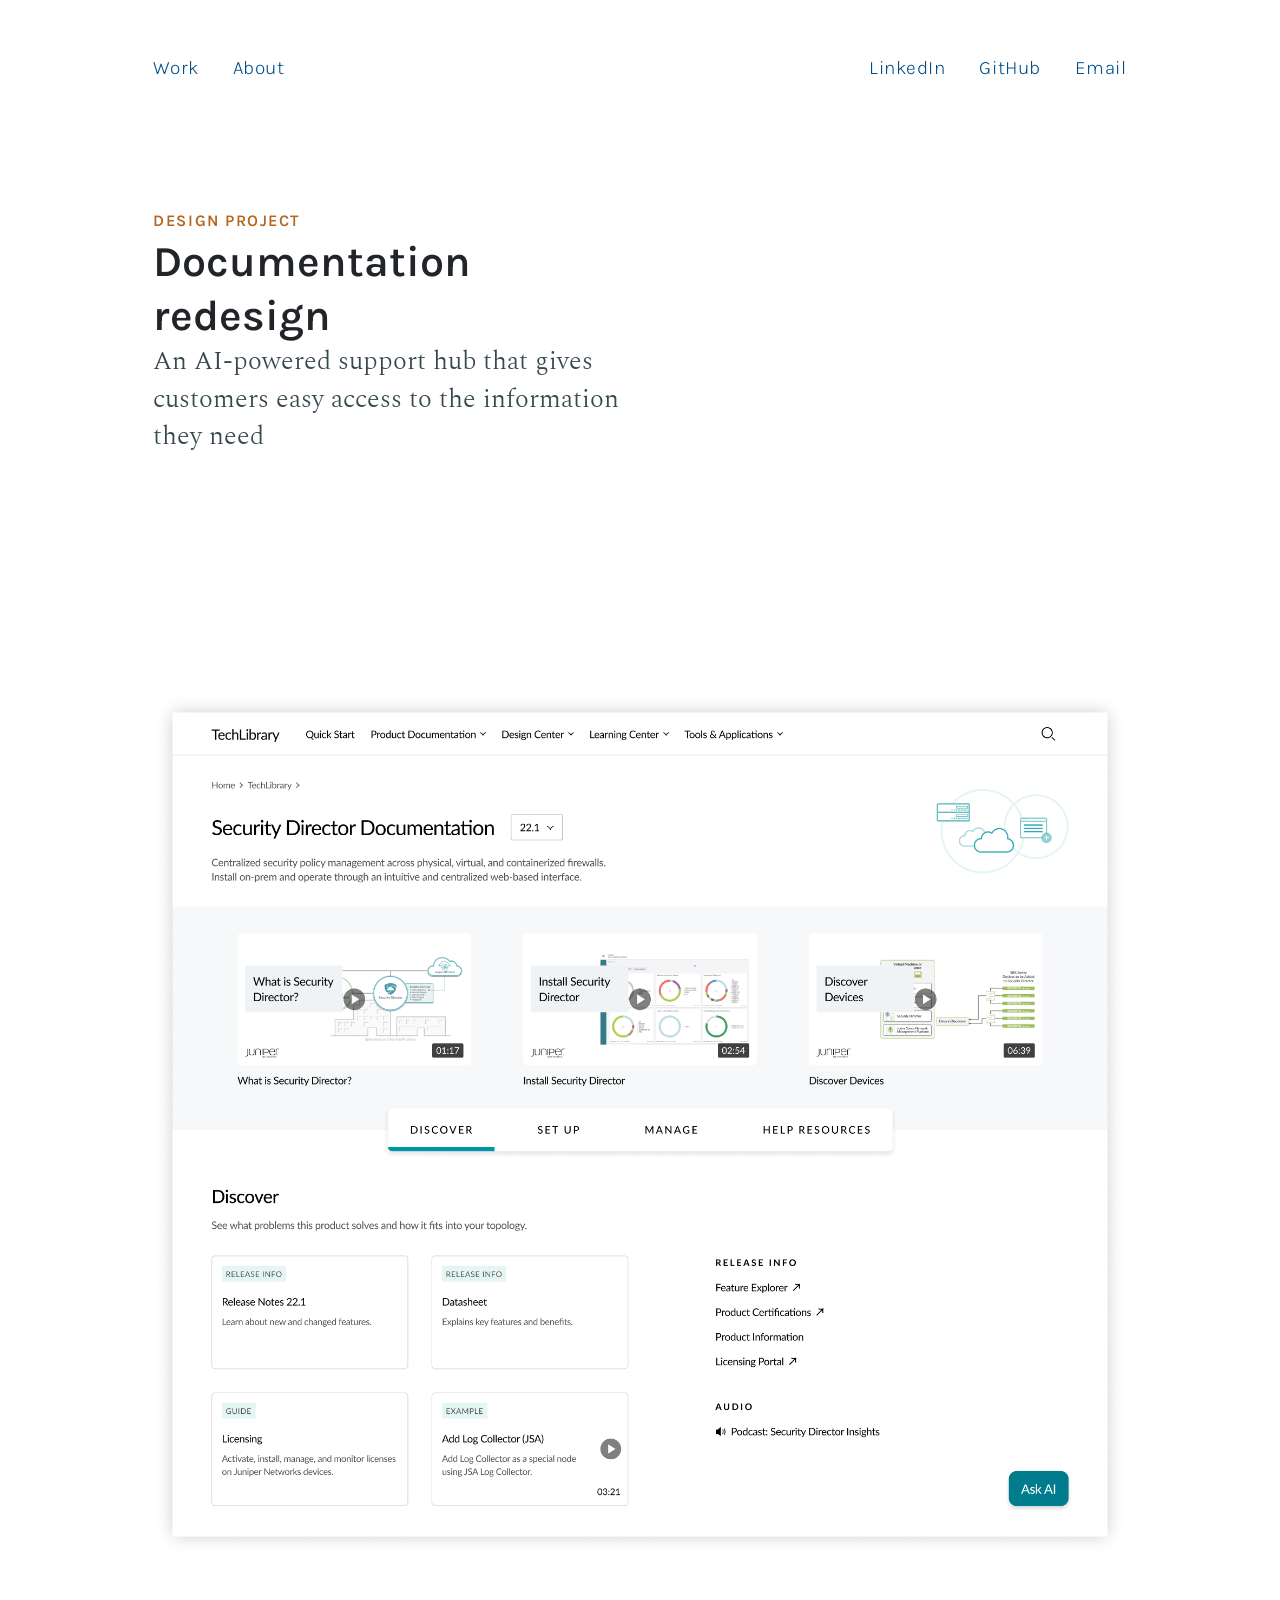
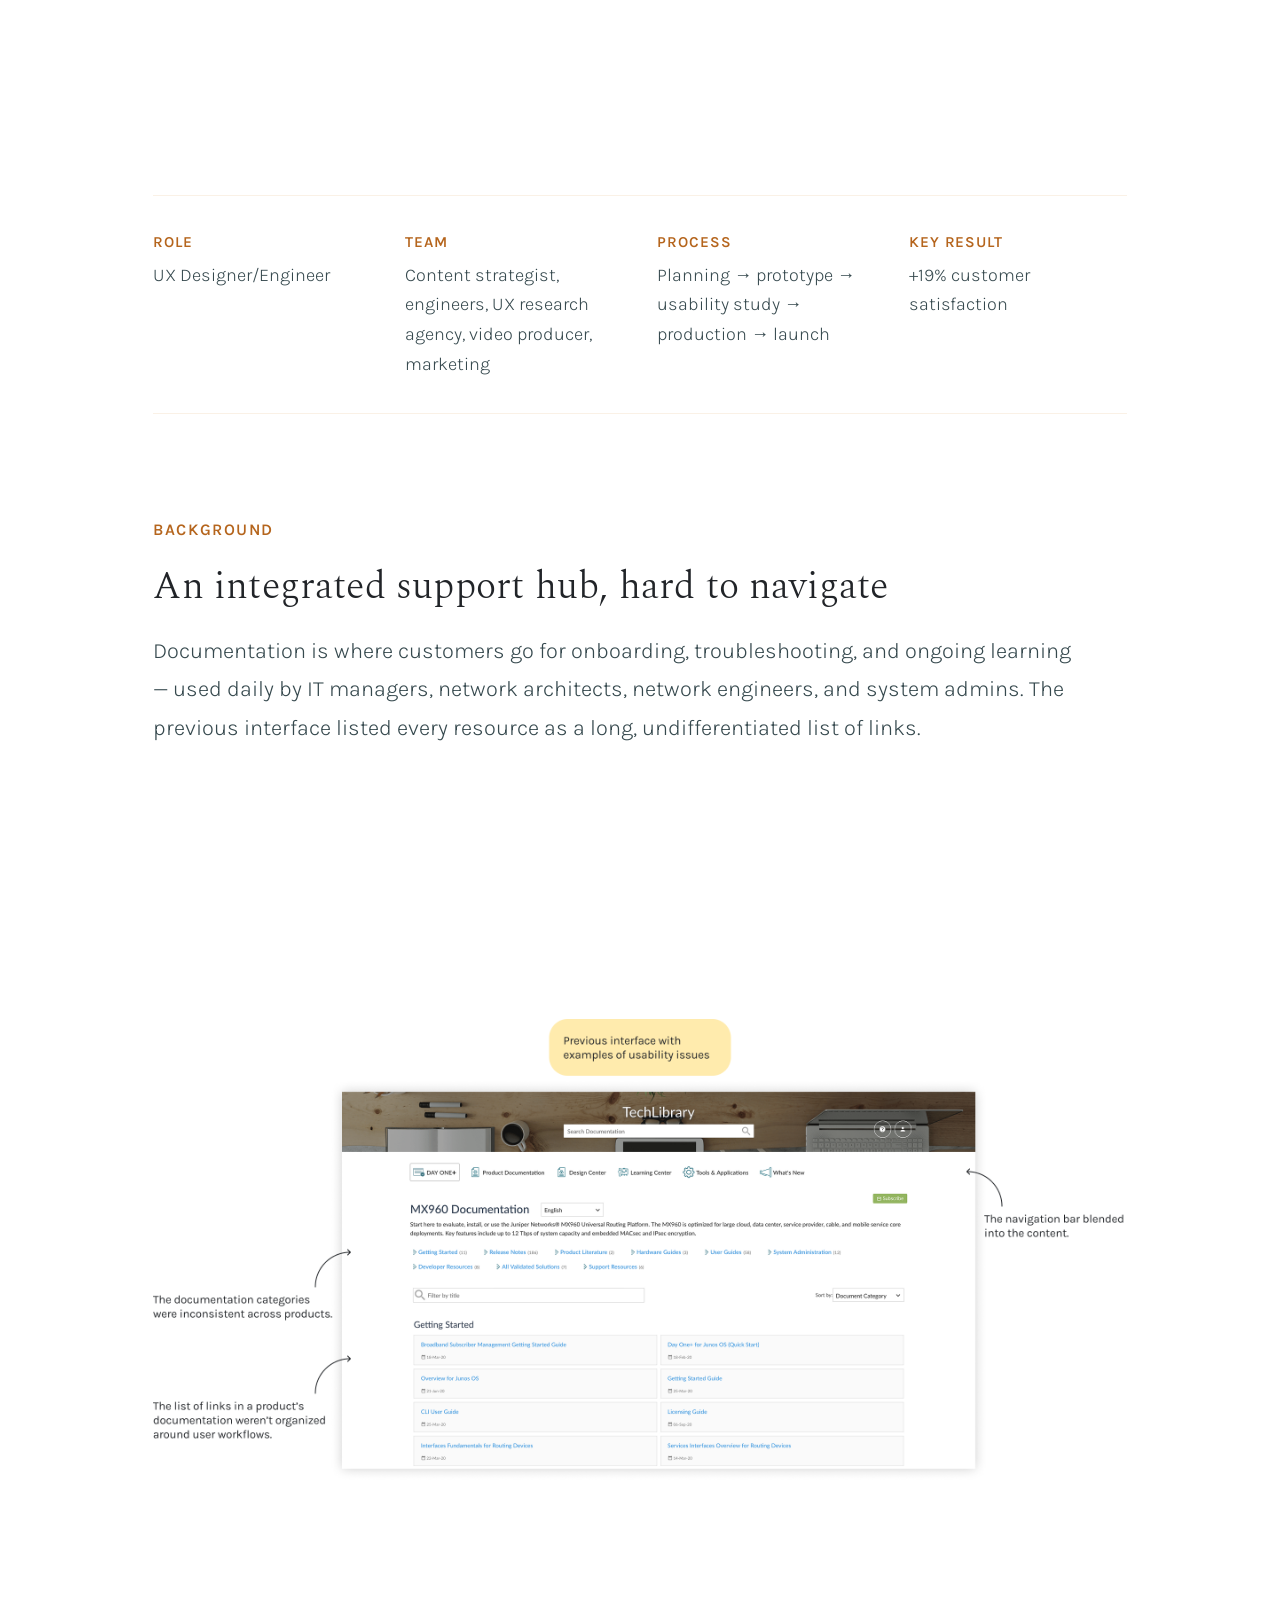
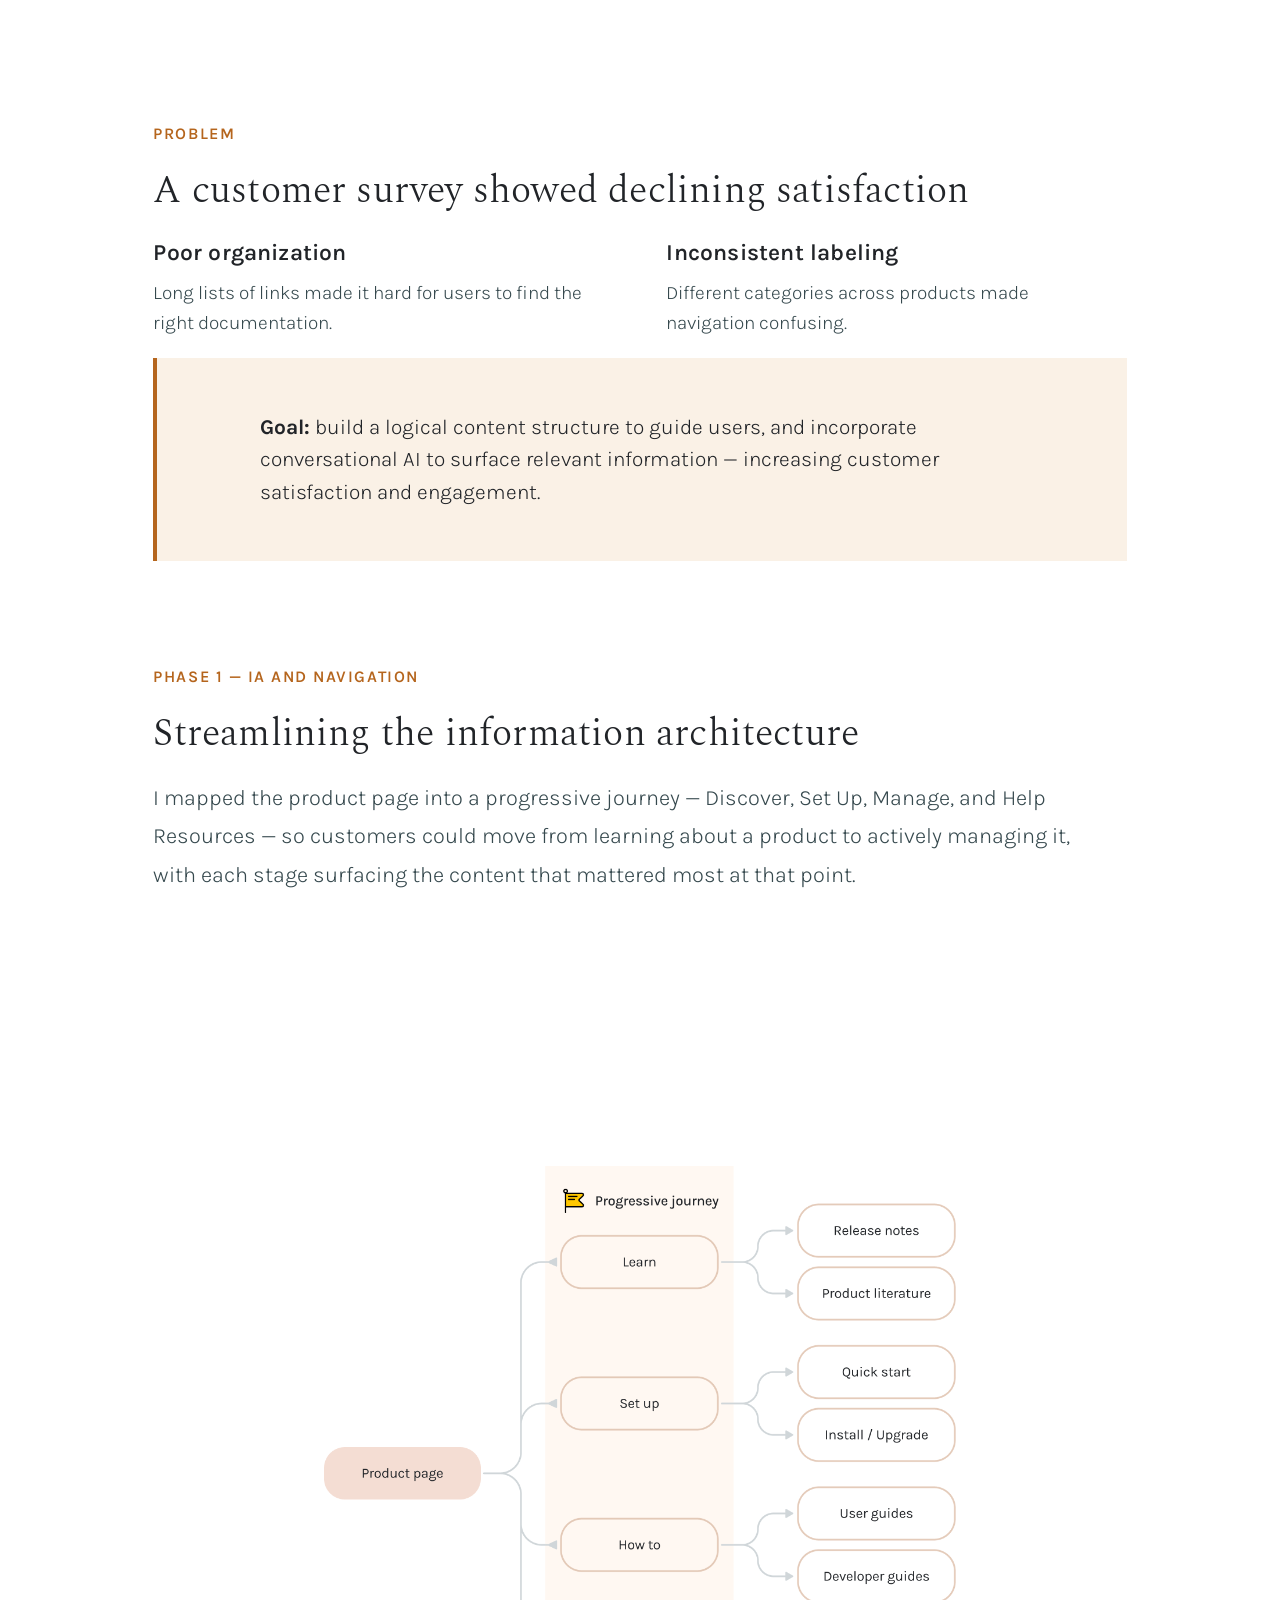
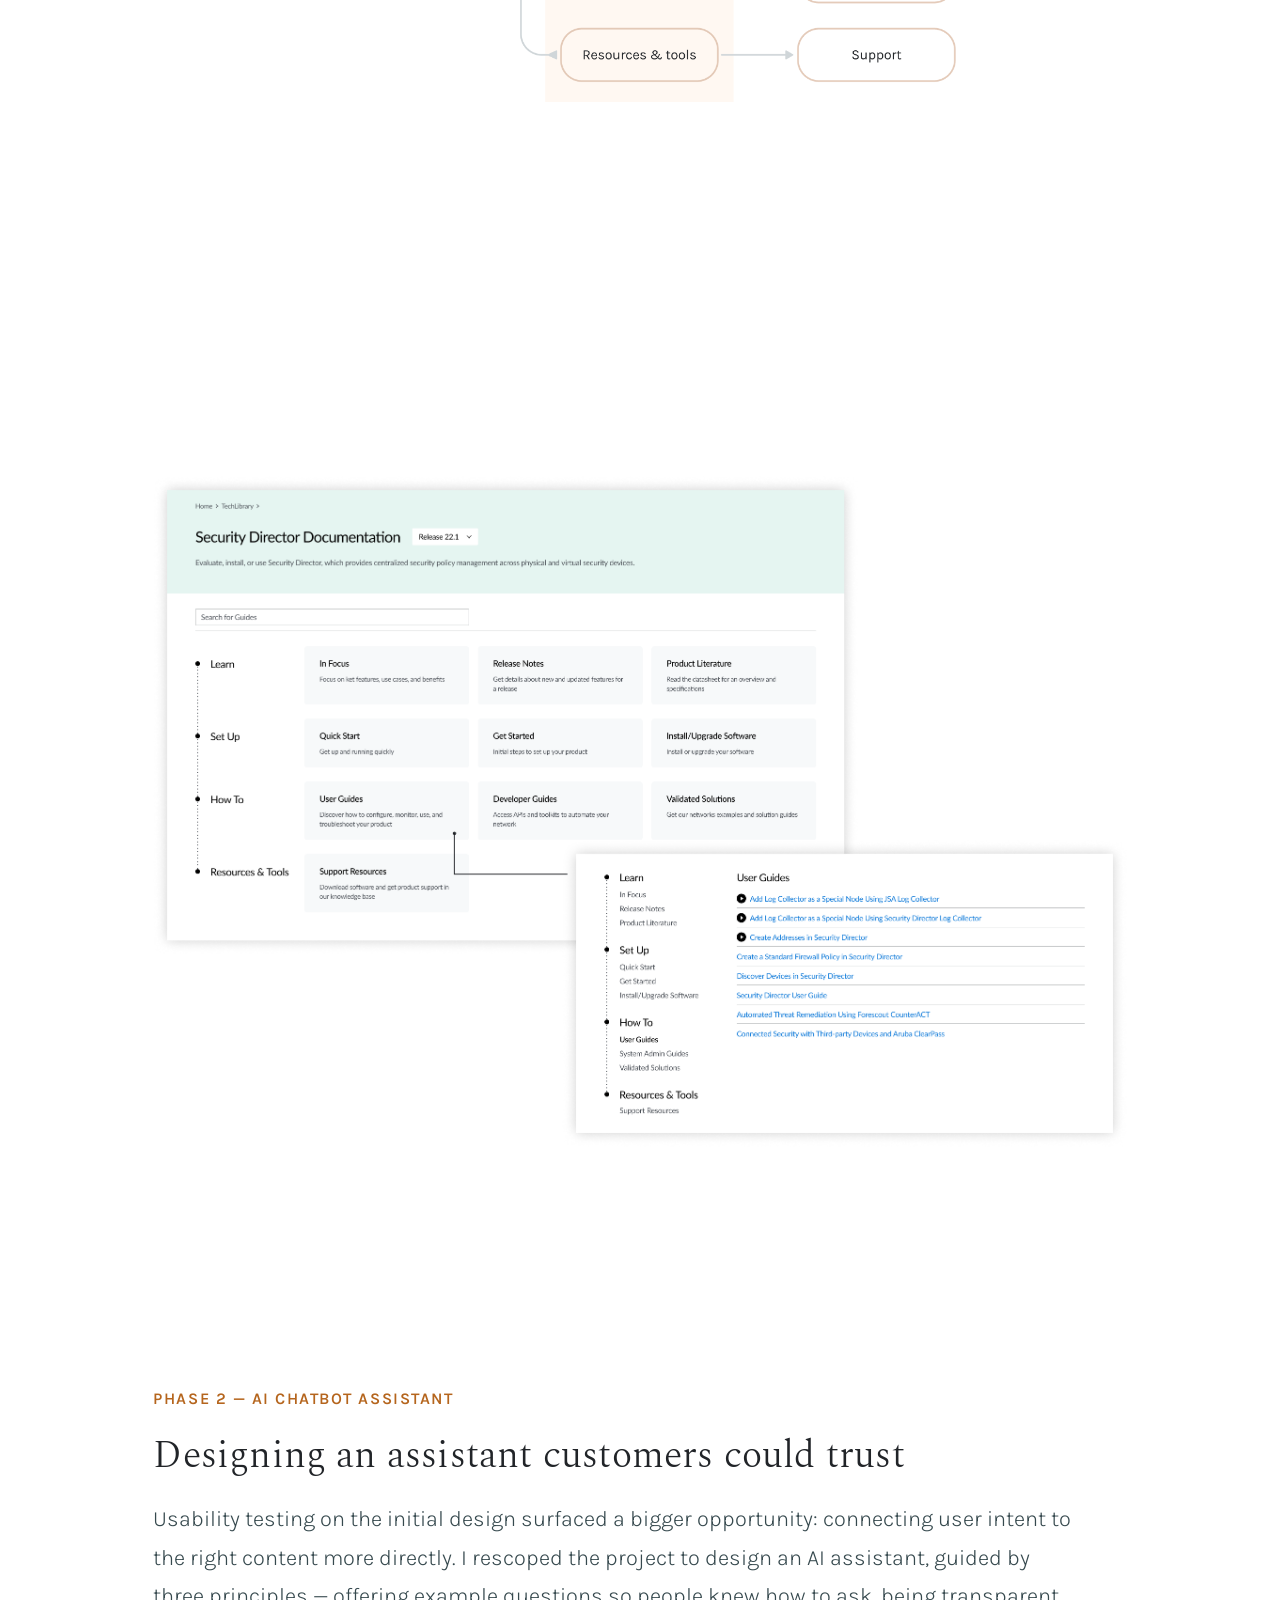
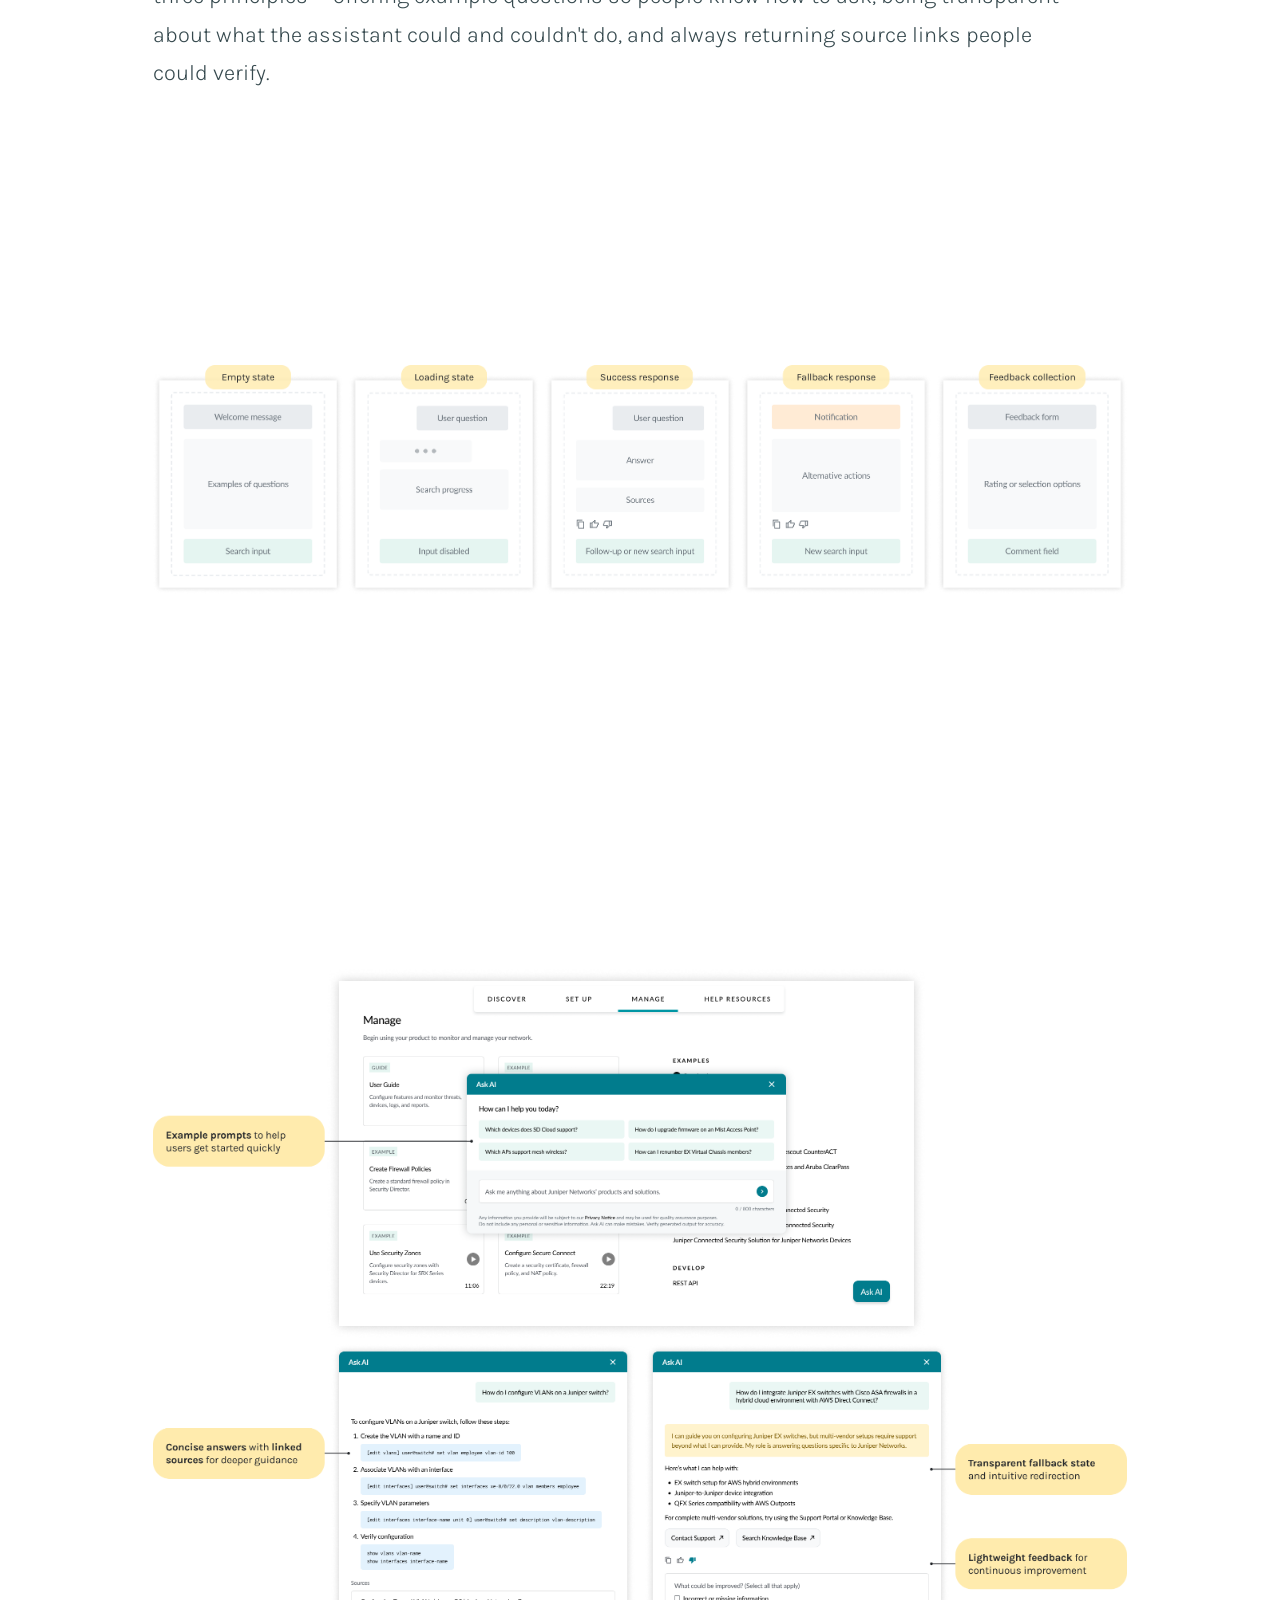
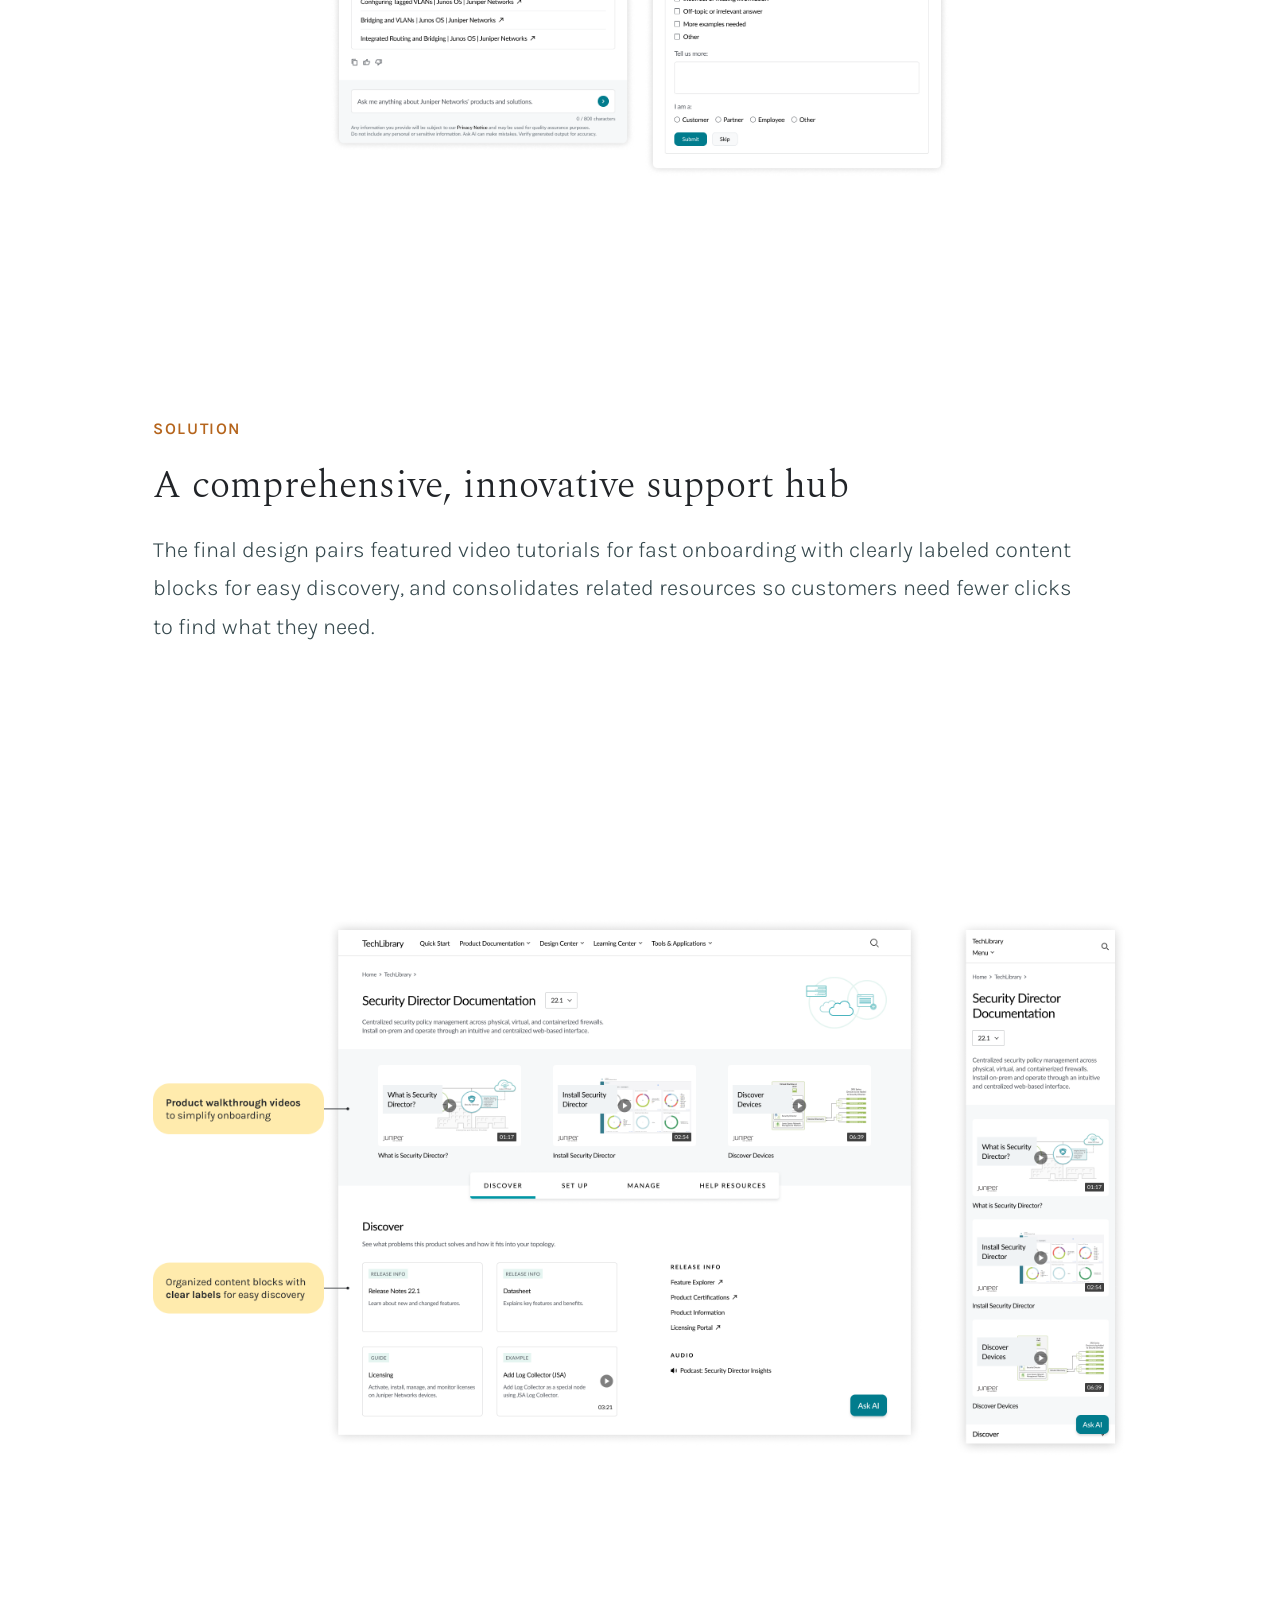
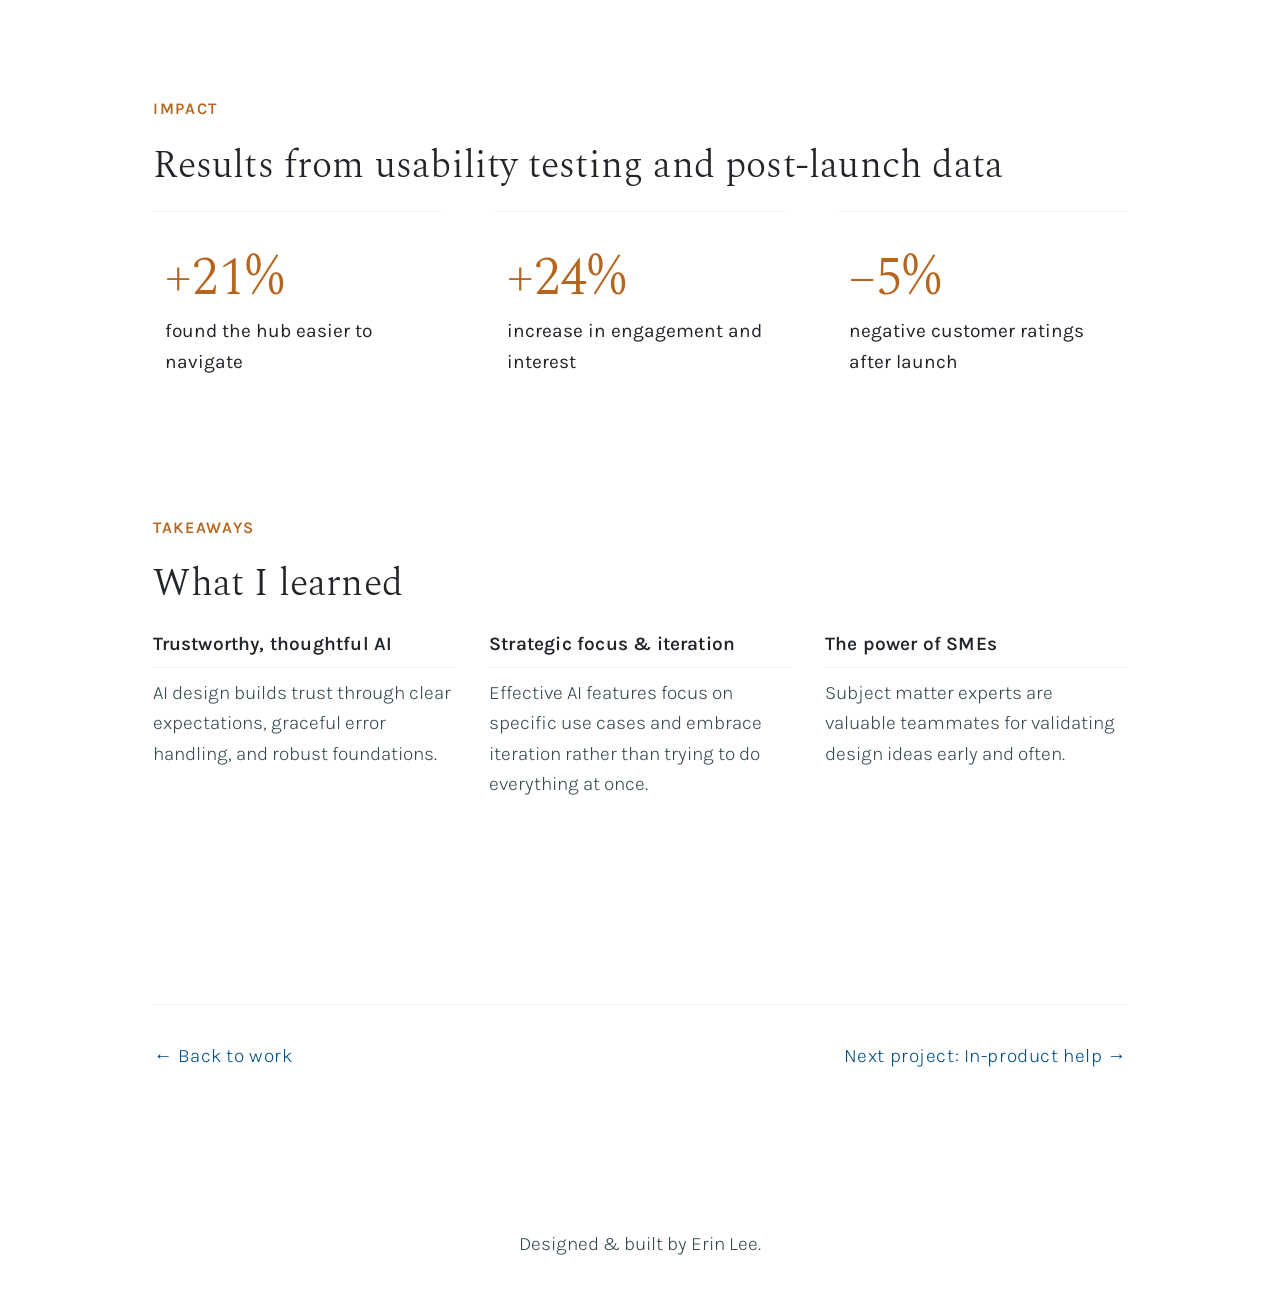
==== documentation-redesign.html @ 93a77276 "Add project pages" ====
<!DOCTYPE html>
<html lang="en">
<head>
  <meta charset="UTF-8">
  <meta name="viewport" content="width=device-width, initial-scale=1.0">
  <title>Documentation redesign — Erin's Portfolio</title>
  <link rel="stylesheet" href="./style.css">
  <link rel="preconnect" href="https://fonts.googleapis.com">
  <link rel="preconnect" href="https://fonts.gstatic.com" crossorigin>
  <link href="https://fonts.googleapis.com/css2?family=Karla:wght@300;400;600&family=Spectral:wght@300&display=swap" rel="stylesheet">
</head>
<body class="case-docs">
  <header class="header">
    <nav aria-label="Main navigation">
      <ul class="links">
        <li><a href="index.html#work">Work</a></li>
        <li><a href="index.html#about">About</a></li>
      </ul>
    </nav>
    <nav aria-label="Social links">
      <ul class="links">
        <li><a href="https://www.linkedin.com/in/erinyl/" target="_blank" rel="noopener">LinkedIn</a></li>
        <li><a href="https://github.com/erin-yl" target="_blank" rel="noopener">GitHub</a></li>
        <li><a href="mailto:erinyinling@gmail.com">Email</a></li>
      </ul>
    </nav>
  </header>

  <main>
    <section class="case-hero-split">
      <div class="hero-left">
        <p class="case-eyebrow">Design project</p>
        <h1>Documentation redesign</h1>
        <p class="case-dek">An AI-powered support hub that gives customers easy access to the information they need</p>
      </div>
    </section>

    <div class="full-bleed-container">
      <img src="images/design project 1/Product Index Page.png" alt="Final design of the Security Director documentation hub">
    </div>

    <section class="meta-grid">
      <div class="meta-item">
        <h3>Role</h3>
        <p>UX Designer/Engineer</p>
      </div>
      <div class="meta-item">
        <h3>Team</h3>
        <p>Content strategist, engineers, UX research agency, video producer, marketing</p>
      </div>
      <div class="meta-item">
        <h3>Process</h3>
        <p>Planning &rarr; prototype &rarr; usability study &rarr; production &rarr; launch</p>
      </div>
      <div class="meta-item">
        <h3>Key result</h3>
        <p>+19% customer satisfaction</p>
      </div>
    </section>

    <section class="case-section" id="background">
      <p class="section-label">Background</p>
      <h2>An integrated support hub, hard to navigate</h2>
      <p class="section-lead-text">Documentation is where customers go for onboarding, troubleshooting, and ongoing learning &mdash; used daily by IT managers, network architects, network engineers, and system admins. The previous interface listed every resource as a long, undifferentiated list of links.</p>
    </section>

    <div class="full-bleed-container">
      <img src="images/design project 1/Phase 1 Before.png" alt="Previous documentation interface showing a flat list of links">
    </div>

    <section class="case-section" id="problem">
      <p class="section-label">Problem</p>
      <h2>A customer survey showed declining satisfaction</h2>
      <div class="pain-point-grid">
        <div class="pain-point-item">
          <h3>Poor organization</h3>
          <p>Long lists of links made it hard for users to find the right documentation.</p>
        </div>
        <div class="pain-point-item">
          <h3>Inconsistent labeling</h3>
          <p>Different categories across products made navigation confusing.</p>
        </div>
      </div>
      <div class="callout-banner">
        <p><strong>Goal:</strong> build a logical content structure to guide users, and incorporate conversational AI to surface relevant information &mdash; increasing customer satisfaction and engagement.</p>
      </div>
    </section>

    <section class="case-section" id="process">
      <p class="section-label">Phase 1 &mdash; IA and navigation</p>
      <h2>Streamlining the information architecture</h2>
      <p class="section-lead-text">I mapped the product page into a progressive journey &mdash; Discover, Set Up, Manage, and Help Resources &mdash; so customers could move from learning about a product to actively managing it, with each stage surfacing the content that mattered most at that point.</p>
    </section>

    <div class="full-bleed-container">
      <img class="img-resize" src="images/design project 1/Tech Docs Redesign IA.png" alt="Diagram of the progressive user journey">
    </div>

    <div class="full-bleed-container">
      <img src="images/design project 1/Phase 1 After.png" alt="Initial design translating the new IA into the documentation hub">
    </div>

    <section class="case-section" id="ai-assistant">
      <p class="section-label">Phase 2 &mdash; AI chatbot assistant</p>
      <h2>Designing an assistant customers could trust</h2>
      <p class="section-lead-text">Usability testing on the initial design surfaced a bigger opportunity: connecting user intent to the right content more directly. I rescoped the project to design an AI assistant, guided by three principles &mdash; offering example questions so people knew how to ask, being transparent about what the assistant could and couldn't do, and always returning source links people could verify.</p>
    </section>

    <div class="full-bleed-container">
      <img src="images/design project 1/Chatbot Wireframes.png" alt="UX wireframe flow mapping the five key states of the conversational AI assistant panel">
    </div>

    <div class="full-bleed-container">
      <img src="images/design project 1/Phase 2 Chatbot.png" alt="AI assistant panel showing transparent fallback states">
    </div>

    <section class="case-section" id="solution">
      <p class="section-label">Solution</p>
      <h2>A comprehensive, innovative support hub</h2>
      <p class="section-lead-text">The final design pairs featured video tutorials for fast onboarding with clearly labeled content blocks for easy discovery, and consolidates related resources so customers need fewer clicks to find what they need.</p>
    </section>

    <div class="full-bleed-container">
      <img src="images/design project 1/Phase 2 Doc.png" alt="Bottom sections of the final design showing complete video playlists">
    </div>

    <section class="case-section" id="impact">
      <p class="section-label">Impact</p>
      <h2>Results from usability testing and post-launch data</h2>
      <div class="stat-flex-row">
        <div class="stat-card">
          <span class="stat-number">+21%</span>
          <span class="stat-label">found the hub easier to navigate</span>
        </div>
        <div class="stat-card">
          <span class="stat-number">+24%</span>
          <span class="stat-label">increase in engagement and interest</span>
        </div>
        <div class="stat-card">
          <span class="stat-number">&minus;5%</span>
          <span class="stat-label">negative customer ratings after launch</span>
        </div>
      </div>
    </section>

    <section class="case-section" id="takeaways">
      <p class="section-label">Takeaways</p>
      <h2>What I learned</h2>
      <div class="takeaways-grid">
        <div class="takeaway">
          <h3>Trustworthy, thoughtful AI</h3>
          <p>AI design builds trust through clear expectations, graceful error handling, and robust foundations.</p>
        </div>
        <div class="takeaway">
          <h3>Strategic focus &amp; iteration</h3>
          <p>Effective AI features focus on specific use cases and embrace iteration rather than trying to do everything at once.</p>
        </div>
        <div class="takeaway">
          <h3>The power of SMEs</h3>
          <p>Subject matter experts are valuable teammates for validating design ideas early and often.</p>
        </div>
      </div>
    </section>

    <nav class="case-footer-nav" aria-label="Case study navigation">
      <a href="index.html#work">&larr; Back to work</a>
      <a href="in-product-help.html">Next project: In-product help &rarr;</a>
    </nav>
  </main>

  <footer class="footer">
    <nav aria-label="Footer navigation">
      <p>Designed &amp; built by Erin Lee.</p>
    </nav>
  </footer>
</body>
</html>
---- style.css ----
/* ==========================================================================
   1. VARIABLES, RESET & BASE STYLES
   ========================================================================== */

html {
  /* Colors */
  --color-text-primary: #212428;
  --color-text-secondary: #36494e; 
  --color-accent-dark: #014f86;
  --color-accent-light: #eff6fb;
  --color-background: #ffffff;
  --color-shadow: 205deg 18% 80%;
  
  /* Spacing */
  --spacing-xs: 0.6rem;
  --spacing-sm: 1rem;
  --spacing-md: clamp(1rem, 0.66rem + 1.66vw, 2rem);
  --spacing-lg: clamp(2rem, 1.66rem + 1.66vw, 3rem);
  --spacing-xl: clamp(3rem, 2rem + 5vw, 6rem);
  
  /* Typography */
  --font-primary: "Karla", sans-serif;
  --font-secondary: "Spectral", serif;
  font-size: clamp(1rem, 0.93rem + 0.33vw, 1.2rem);
}

*, *::before, *::after {
  box-sizing: border-box;
}

* {
  margin: 0;
  line-height: calc(1em + 0.6rem);
}

/* Base layout for index.html */
body {
  font-family: var(--font-primary), system-ui, sans-serif;
  font-optical-sizing: auto;
  -webkit-font-smoothing: antialiased;
  -moz-osx-font-smoothing: grayscale;
  color: var(--color-text-primary);
  background-color: var(--color-background);
  
  margin: 4vw auto;
  width: 88vw;
  max-width: 1280px;
  display: flex;
  flex-direction: column;
  gap: var(--spacing-xl);
}

/* Isolated full-bleed layout grid system for project pages */
body.case-docs,
body.case-help,
body.case-os {
  display: grid;
  grid-template-columns: 
    [screen-start] 0fr 
    [content-start] minmax(0, 1280px) [content-end] 
    0fr [screen-end];
  justify-content: center;
  row-gap: var(--spacing-xl);
  padding: 4vw 0;
  margin: 0 auto;
  width: 100%;
  max-width: 100%;
}

body.case-docs > header, body.case-docs > main, body.case-docs > footer,
body.case-help > header, body.case-help > main, body.case-help > footer,
body.case-os > header,   body.case-os > main,   body.case-os > footer {
  grid-column: content-start / content-end;
  padding: 0 4vw;
}

main {
  display: flex;
  flex-direction: column;
  gap: var(--spacing-xl);
}

/* ==========================================================================
   2. TYPOGRAPHY
   ========================================================================== */

p, h1, h2, h3 {
  overflow-wrap: break-word;
}

p {
  color: var(--color-text-secondary);
  font-weight: 300;
  font-size: 1rem;
  text-wrap: pretty;
}

h1, h2, h3 {
  text-wrap: balance;
}

h1 {
  font-weight: 600;
  font-size: 2.25rem;
}

h2 {
  font-family: var(--font-secondary);
  font-weight: 300;
  font-size: 2rem;
  letter-spacing: .01rem;
}

h3 {
  font-family: var(--font-secondary);
  font-weight: 300;
  font-size: 1.5rem;
  letter-spacing: .01rem;
  margin-bottom: var(--spacing-sm);
}

.section-lead-text {
  font-size: 1.15rem;
  line-height: 1.75;
  max-width: 72ch;
  color: var(--color-text-secondary);
  margin-bottom: var(--spacing-md);
}

.paragraph-focus {
  font-size: 1.25rem;
  line-height: 1.65;
  color: var(--color-text-primary);
  font-weight: 300;
}

/* ==========================================================================
   3. INTERACTIVE ELEMENTS (BUTTONS & LINKS)
   ========================================================================== */

button {
  font-family: inherit;
  font-weight: 300;
  font-size: 1rem;
  background-color: var(--color-background);
  color: var(--color-accent-dark);
  border: 1px solid var(--color-accent-dark);
  padding: var(--spacing-xs) var(--spacing-sm);
  margin-top: var(--spacing-md);
  transition: all 0.3s ease;
  cursor: pointer;
  text-decoration: none;
  display: inline-block;
  align-self: flex-start;
  position: relative;
  overflow: hidden;
}

button:hover, button:focus {
  background-color: var(--color-accent-light);
  transform: translateY(-2px);
  box-shadow:
    0px 0.5px 0.7px hsl(var(--color-shadow) / 0.1),
    0px 1.8px 2.4px -0.3px hsl(var(--color-shadow) / 0.16),
    0px 3.8px 5.1px -0.7px hsl(var(--color-shadow) / 0.24),
    0.1px 8.3px 11.2px -1px hsl(var(--color-shadow) / 0.3);
}

.links a {
  color: var(--color-accent-dark);
  display: block;
  position: relative;
  text-decoration: none;
  padding: 0.1em 0;
  font-weight: 300;
  font-size: 1rem;
  letter-spacing: .03rem;
}

.links a::after,
.case-footer-nav a::after {
  content: "";
  position: absolute;
  bottom: 0;
  left: 0;
  width: 100%;
  height: 0.05em;
  background-color: var(--color-accent-dark);
  opacity: 0;
  transition: all 0.3s ease;
  transform: scale(0);
  transform-origin: center;
}

.links a:hover::after, 
.links a:focus::after,
.case-footer-nav a:hover::after {
  opacity: 1;
  transform: scale(1);
}

/* ==========================================================================
   4. HOME/GLOBAL COMPONENTS
   ========================================================================== */

.header {
  display: flex;
  justify-content: space-between;
}

ul {
  display: flex;
  list-style: none;
  padding: 0;
  gap: var(--spacing-md);
}

.hero {
  display: flex;
  flex-direction: column;
  gap: var(--spacing-sm);
}

#work {
  display: flex;
  flex-direction: column;
  gap: var(--spacing-xl);
}

.projects {
  display: flex;
  flex-direction: column;
  gap: var(--spacing-lg);
}

.project-container {
  display: flex;
  gap: var(--spacing-lg);
}

.project-description {
  display: flex;
  flex-direction: column;
}

.project-container img {
  width: 50%;
  height: auto;
  object-fit: contain;
  vertical-align: top;
}

#about {
  display: flex;
  flex-direction: column;
  gap: var(--spacing-sm);
}

#about a {
  color: var(--color-accent-dark);
}

.image-container {
  display: grid;
  grid-template-columns: repeat(2, 1fr);
  gap: var(--spacing-sm);
  width: 100%;
}

.image-container img {
  width: 100%;
  height: auto;
  object-fit: cover;
}

.footer {
  display: flex;
  justify-content: center;
  margin-top: var(--spacing-lg);
}

/* ==========================================================================
   5. CASE STUDY SYSTEM CONFIGURATIONS
   ========================================================================== */

.case-docs { --color-case-accent: #b5651d; --color-case-accent-light: #faf1e6; }
.case-help { --color-case-accent: #2f7a5c; --color-case-accent-light: #eaf5ef; }
.case-os   { --color-case-accent: #6a4c93; --color-case-accent-light: #f2eefa; }

.section-label, .case-eyebrow {
  font-size: 0.85rem;
  font-weight: 600;
  letter-spacing: .08rem;
  text-transform: uppercase;
  color: var(--color-case-accent);
}

.case-dek {
  font-family: var(--font-secondary);
  font-weight: 300;
  font-size: 1.35rem;
  color: var(--color-text-secondary);
  max-width: 42ch;
}

.case-section {
  display: flex;
  flex-direction: column;
  gap: var(--spacing-sm);
}

/* Match main nav styling for lower navigation links */
.case-footer-nav {
  display: flex;
  justify-content: space-between;
  align-items: center;
  border-top: 1px solid var(--color-case-accent-light);
  padding-top: var(--spacing-md);
  margin-top: var(--spacing-xl);
}

.case-footer-nav a {
  color: var(--color-accent-dark);
  text-decoration: none;
  font-weight: 300;
  font-size: 1rem;
  letter-spacing: .03rem;
  position: relative;
  padding: 0.1em 0;
}

/* ==========================================================================
   6. VISUAL BREAKOUTS (No colored background spaces)
   ========================================================================== */

.full-bleed-container {
  grid-column: screen-start / screen-end;
  width: 100%;
  display: flex;
  justify-content: center;
  background-color: transparent; /* Removed project accent colors behind images */
  padding: var(--spacing-xl) 0;
  margin: var(--spacing-md) 0;
}

.full-bleed-container img {
  width: 100%;
  max-width: 1440px;
  height: auto;
  display: block;
}

.full-bleed-container img.img-resize {
  width: 65%;
  max-width: 1080px;
}

.figure {
  display: flex;
  flex-direction: column;
  gap: var(--spacing-xs);
  width: 100%;
  align-items: center;
}

.figure img {
  width: 100%;
  height: auto;
  max-width: 1050px;
  border: 1px solid var(--color-case-accent-light);
}

.figure figcaption {
  font-size: 0.85rem;
  color: var(--color-text-secondary);
  font-style: italic;
  text-align: center;
  max-width: 70ch;
}

/* ==========================================================================
   7. STRUCTURAL CONTENT LAYOUT BLOCKS
   ========================================================================== */

.case-hero-split {
  display: grid;
  grid-template-columns: 1.1fr 0.9fr;
  gap: var(--spacing-xl);
  align-items: center;
  padding-top: var(--spacing-sm);
}

.meta-grid {
  display: grid;
  grid-template-columns: repeat(4, 1fr);
  gap: var(--spacing-md);
  border-top: 1px solid var(--color-case-accent-light);
  border-bottom: 1px solid var(--color-case-accent-light);
  padding: var(--spacing-md) 0;
}

.meta-item h3 {
  font-family: var(--font-primary);
  font-weight: 600;
  font-size: 0.8rem;
  letter-spacing: .05rem;
  text-transform: uppercase;
  color: var(--color-case-accent);
  margin-bottom: 0.3em;
}

.meta-item p { font-size: 0.95rem; }

.two-col-unequal {
  display: grid;
  grid-template-columns: 0.85fr 1.15fr;
  gap: var(--spacing-xl);
  align-items: start;
}

.col-text {
  display: flex;
  flex-direction: column;
  gap: var(--spacing-md);
}

.pain-point-grid {
  display: grid;
  grid-template-columns: 1fr 1fr;
  gap: var(--spacing-lg);
}

.pain-point-item h3 {
  font-size: 1.2rem;
  font-weight: 600;
  font-family: var(--font-primary);
  color: var(--color-text-primary);
  margin-bottom: 0.4rem;
}

.callout-banner {
  background-color: var(--color-case-accent-light);
  padding: var(--spacing-lg) var(--spacing-xl);
  border-left: 4px solid var(--color-case-accent);
}

.callout-banner p {
  color: var(--color-text-primary);
  font-size: 1.1rem;
}

.stat-flex-row {
  display: grid;
  grid-template-columns: repeat(3, 1fr);
  gap: var(--spacing-lg);
}

.stat-card {
  border-top: 1px solid var(--color-case-accent-light);
  padding: var(--spacing-md) var(--spacing-xs);
  display: flex;
  flex-direction: column;
  gap: 0.3em;
}

.stat-card .stat-number {
  font-family: var(--font-secondary);
  font-size: 2.8rem;
  font-weight: 300;
  color: var(--color-case-accent);
}

.quote-grid-two {
  display: grid;
  grid-template-columns: 1fr 1fr;
  gap: var(--spacing-lg);
}

.quote {
  background-color: var(--color-case-accent-light);
  padding: var(--spacing-md) var(--spacing-lg);
  font-family: var(--font-secondary);
  font-style: italic;
  font-size: 1rem;
  color: var(--color-text-primary);
}

.takeaways-grid {
  display: grid;
  grid-template-columns: repeat(3, 1fr);
  gap: var(--spacing-md);
}

.takeaway h3 {
  font-family: var(--font-primary);
  font-weight: 600;
  font-size: 1rem;
  color: var(--color-text-primary);
  border-bottom: 1px solid var(--color-case-accent-light);
  padding-bottom: 0.4em;
  margin-bottom: 0.5em;
}

/* ==========================================================================
   8. RESPONSIVE DESIGN INTERPOLATIONS
   ========================================================================== */

@media (max-width: 1024px) {
  .case-hero-split, .two-col-unequal, .quote-grid-two, .pain-point-grid {
    grid-template-columns: 1fr;
    gap: var(--spacing-lg);
  }
  .case-hero-split .hero-left { order: 2; }
  .stat-flex-row { grid-template-columns: 1fr; }
}

@media (max-width: 768px) {
  body { width: 90vw; }
  .project-container { flex-direction: column; }
  .project-container img { width: 100%; }
  .image-container { grid-template-columns: 1fr; }
  .meta-grid { grid-template-columns: repeat(2, 1fr); }
  .takeaways-grid { grid-template-columns: 1fr; }
}
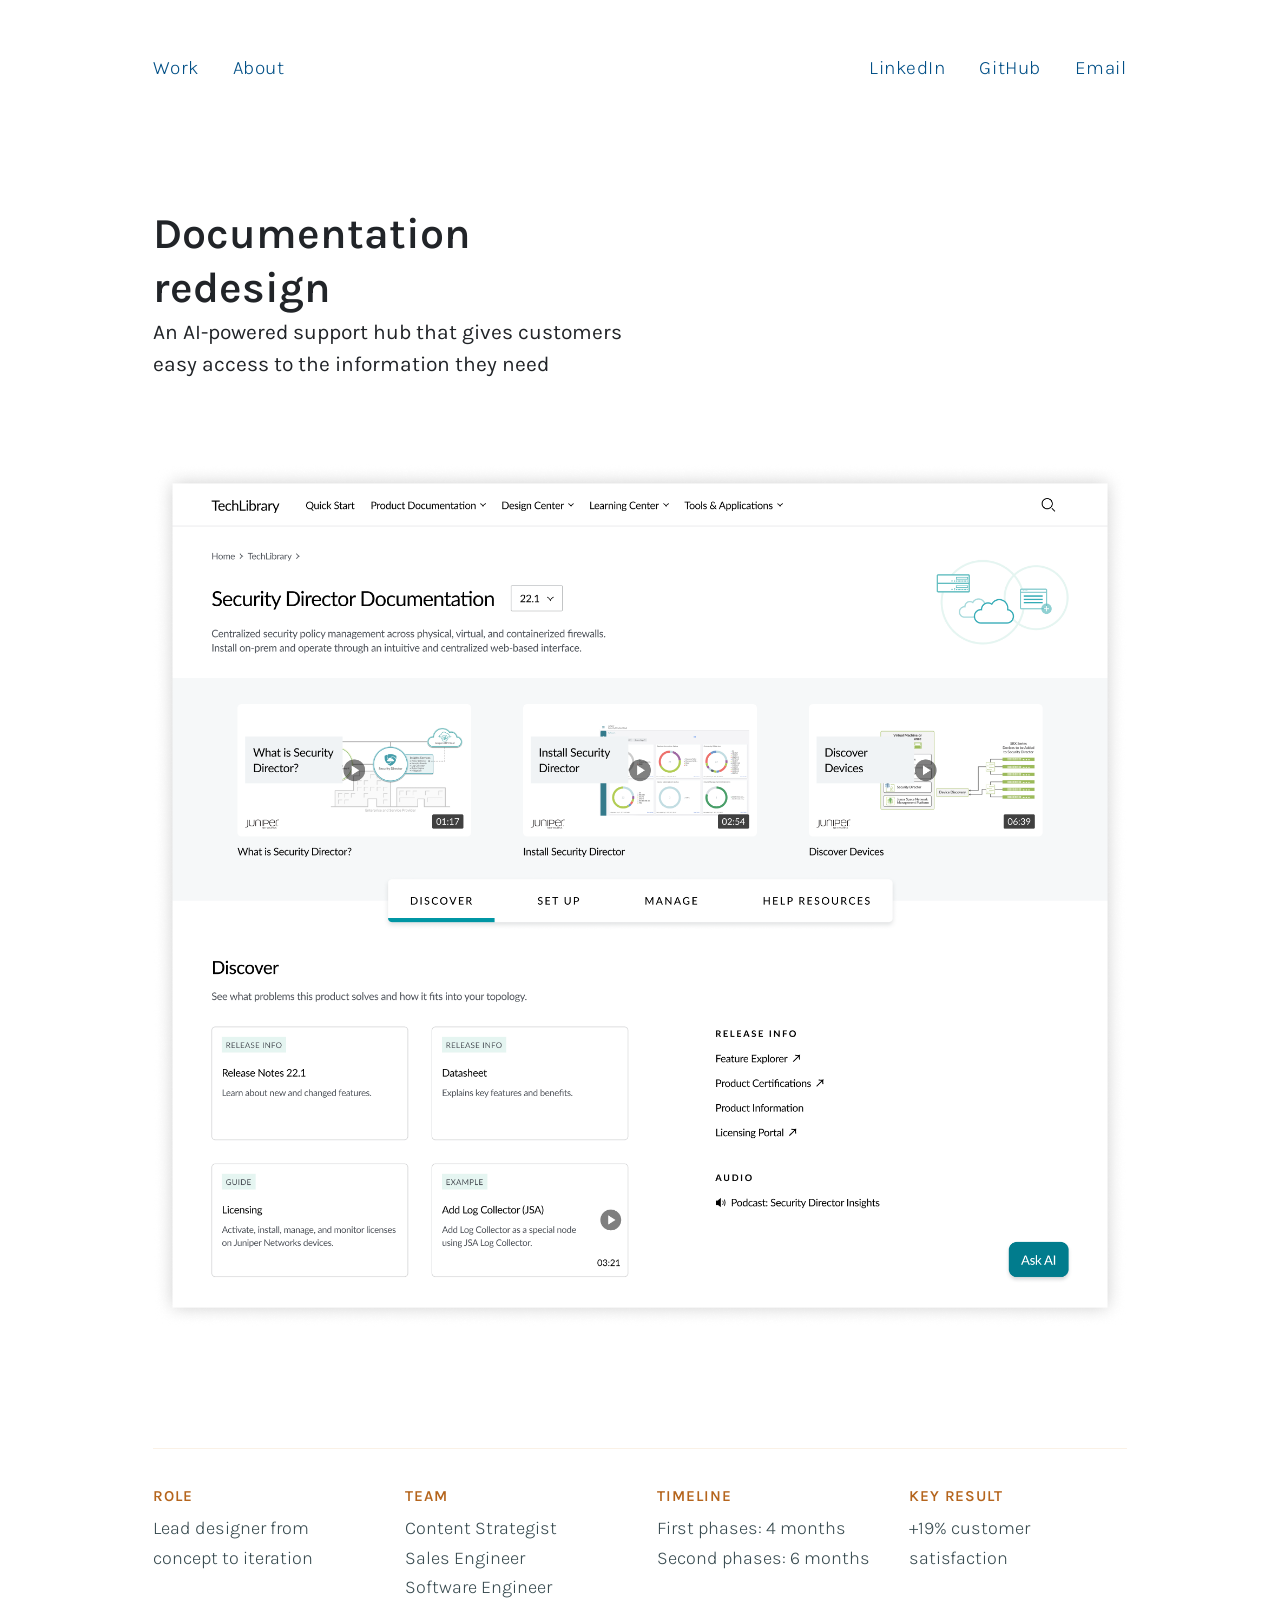
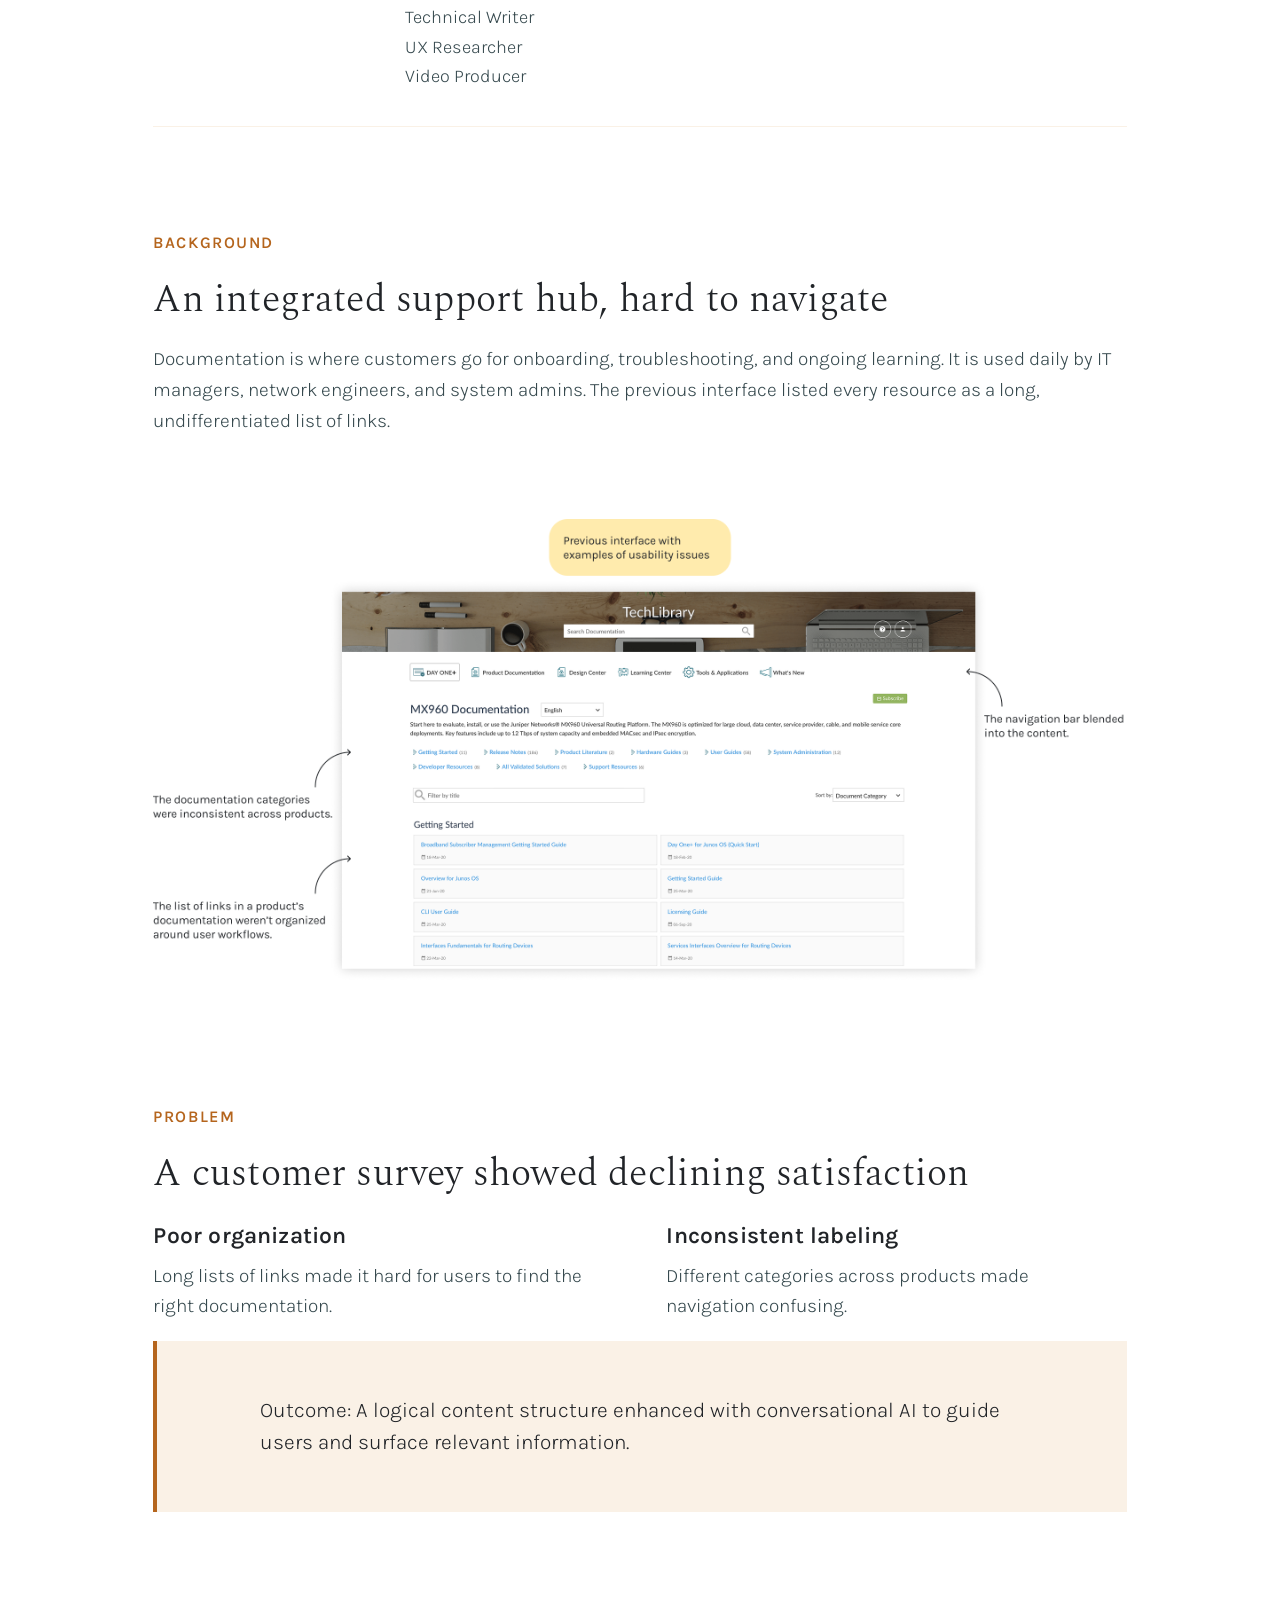
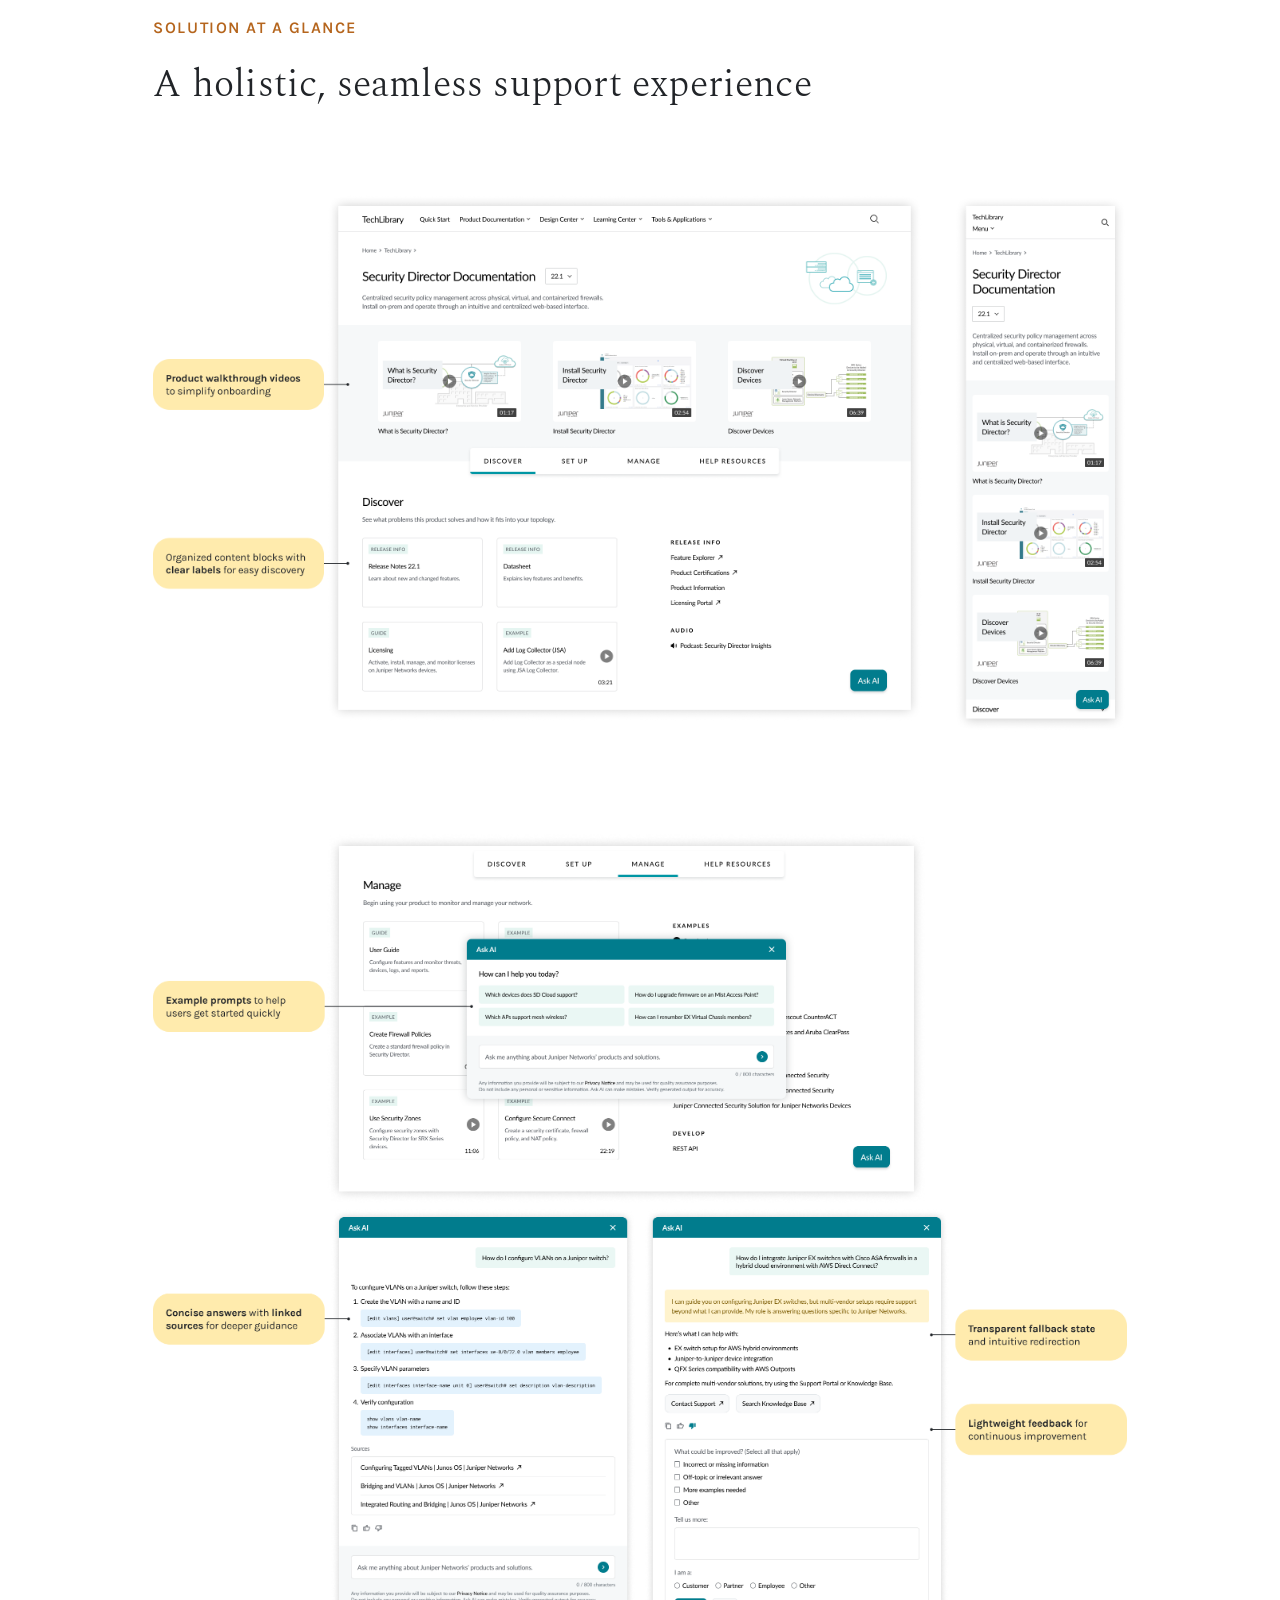
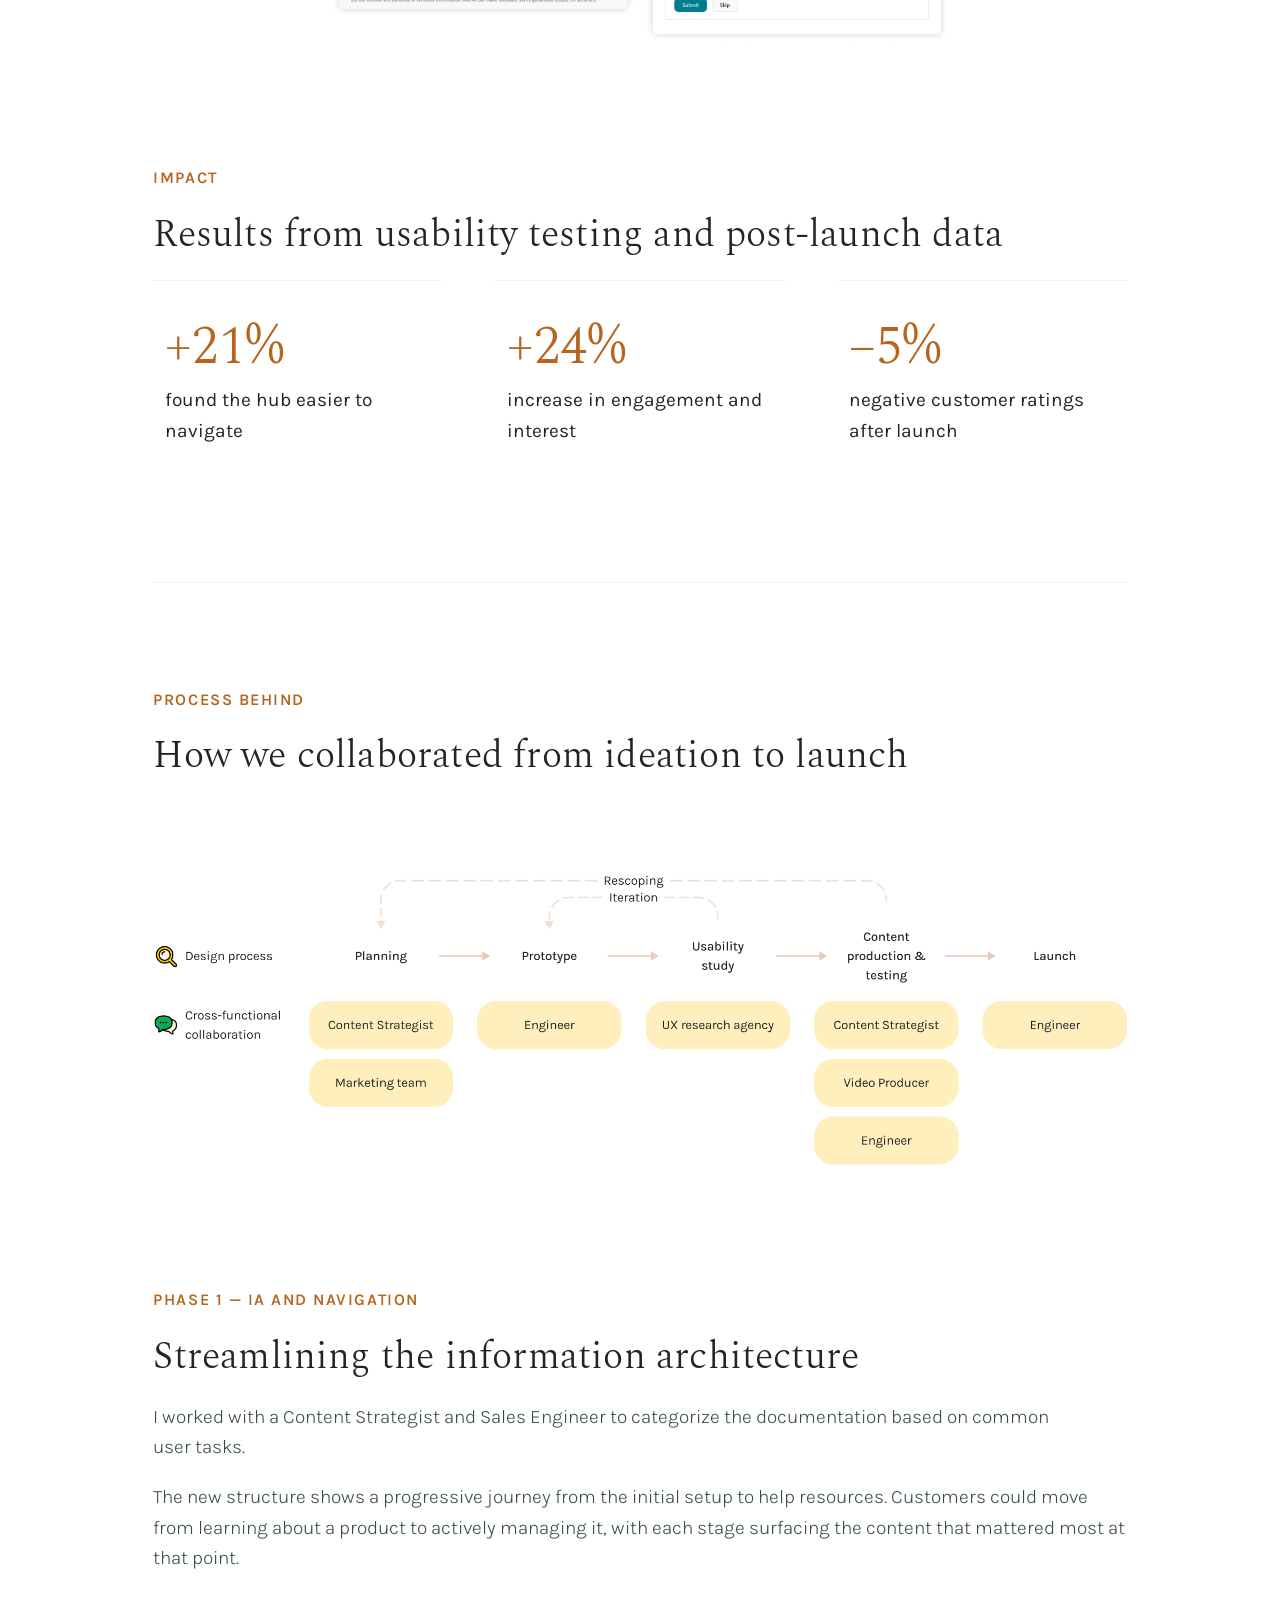
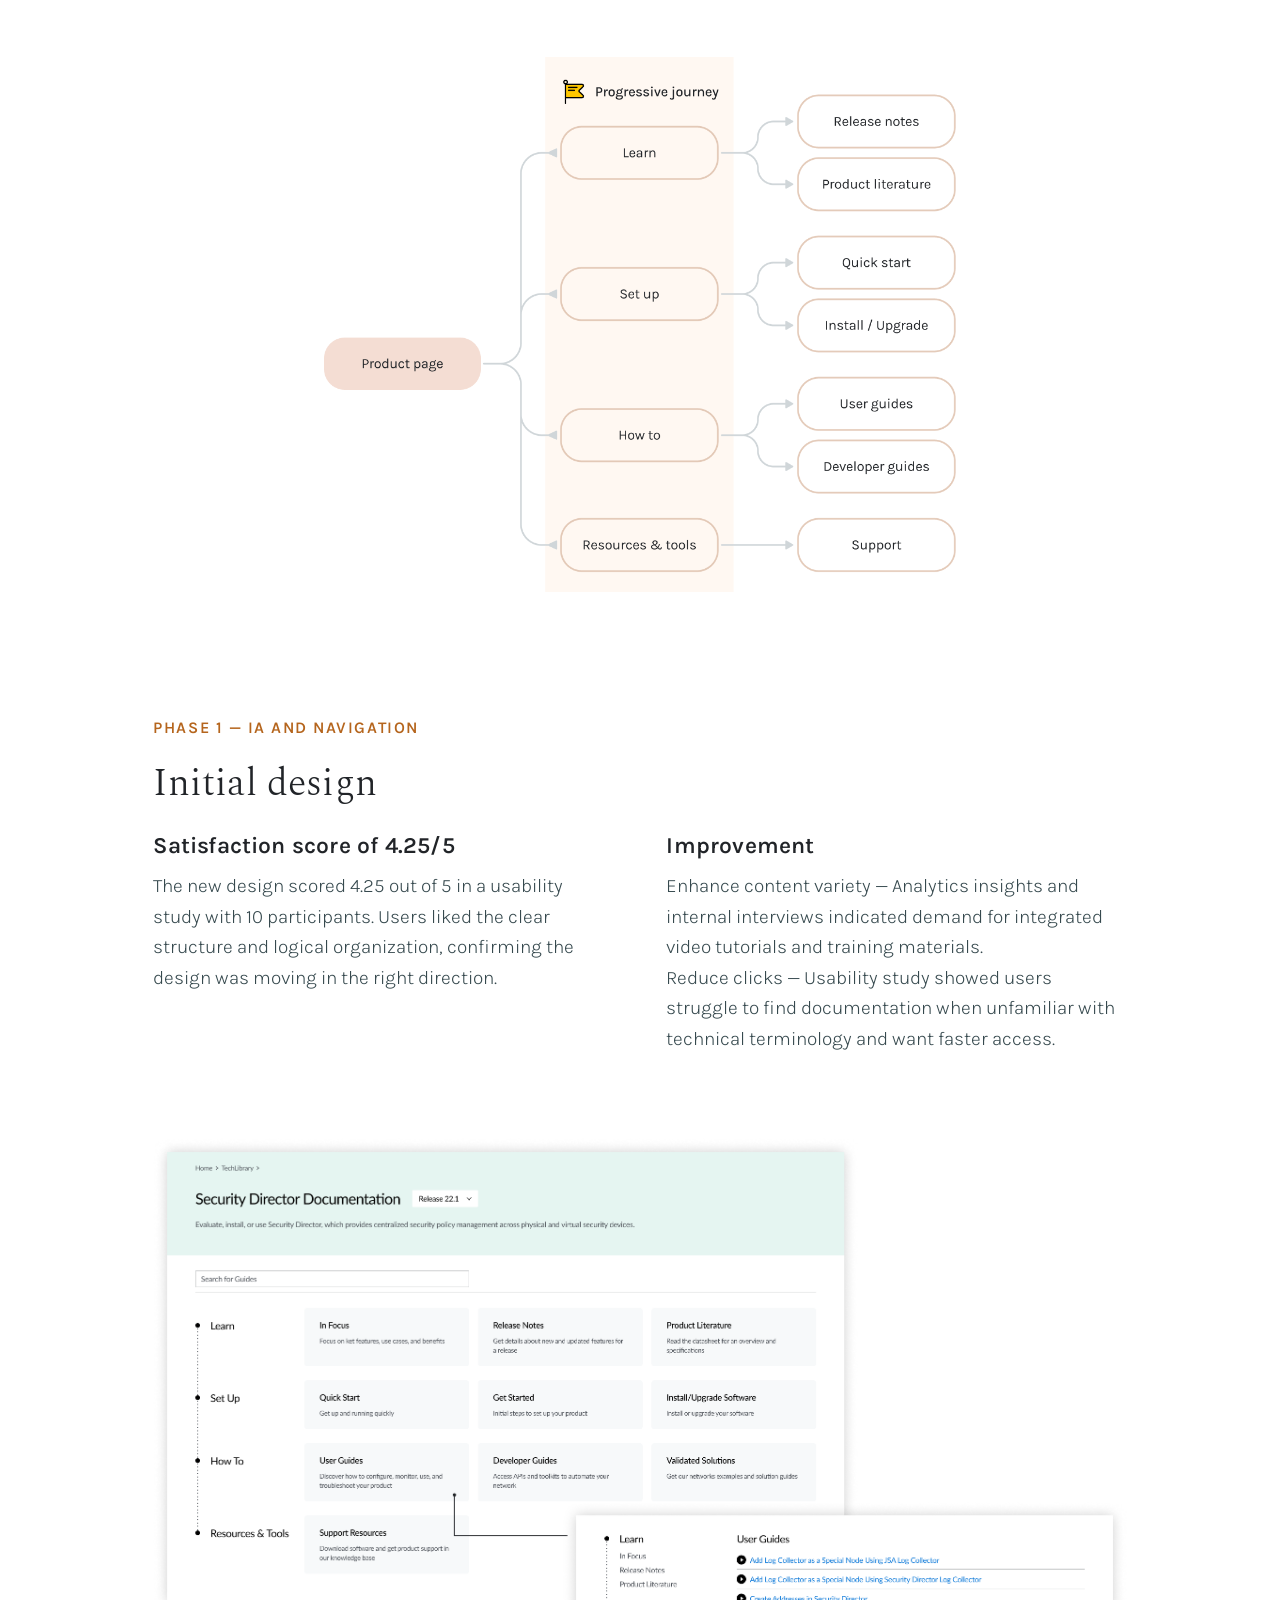
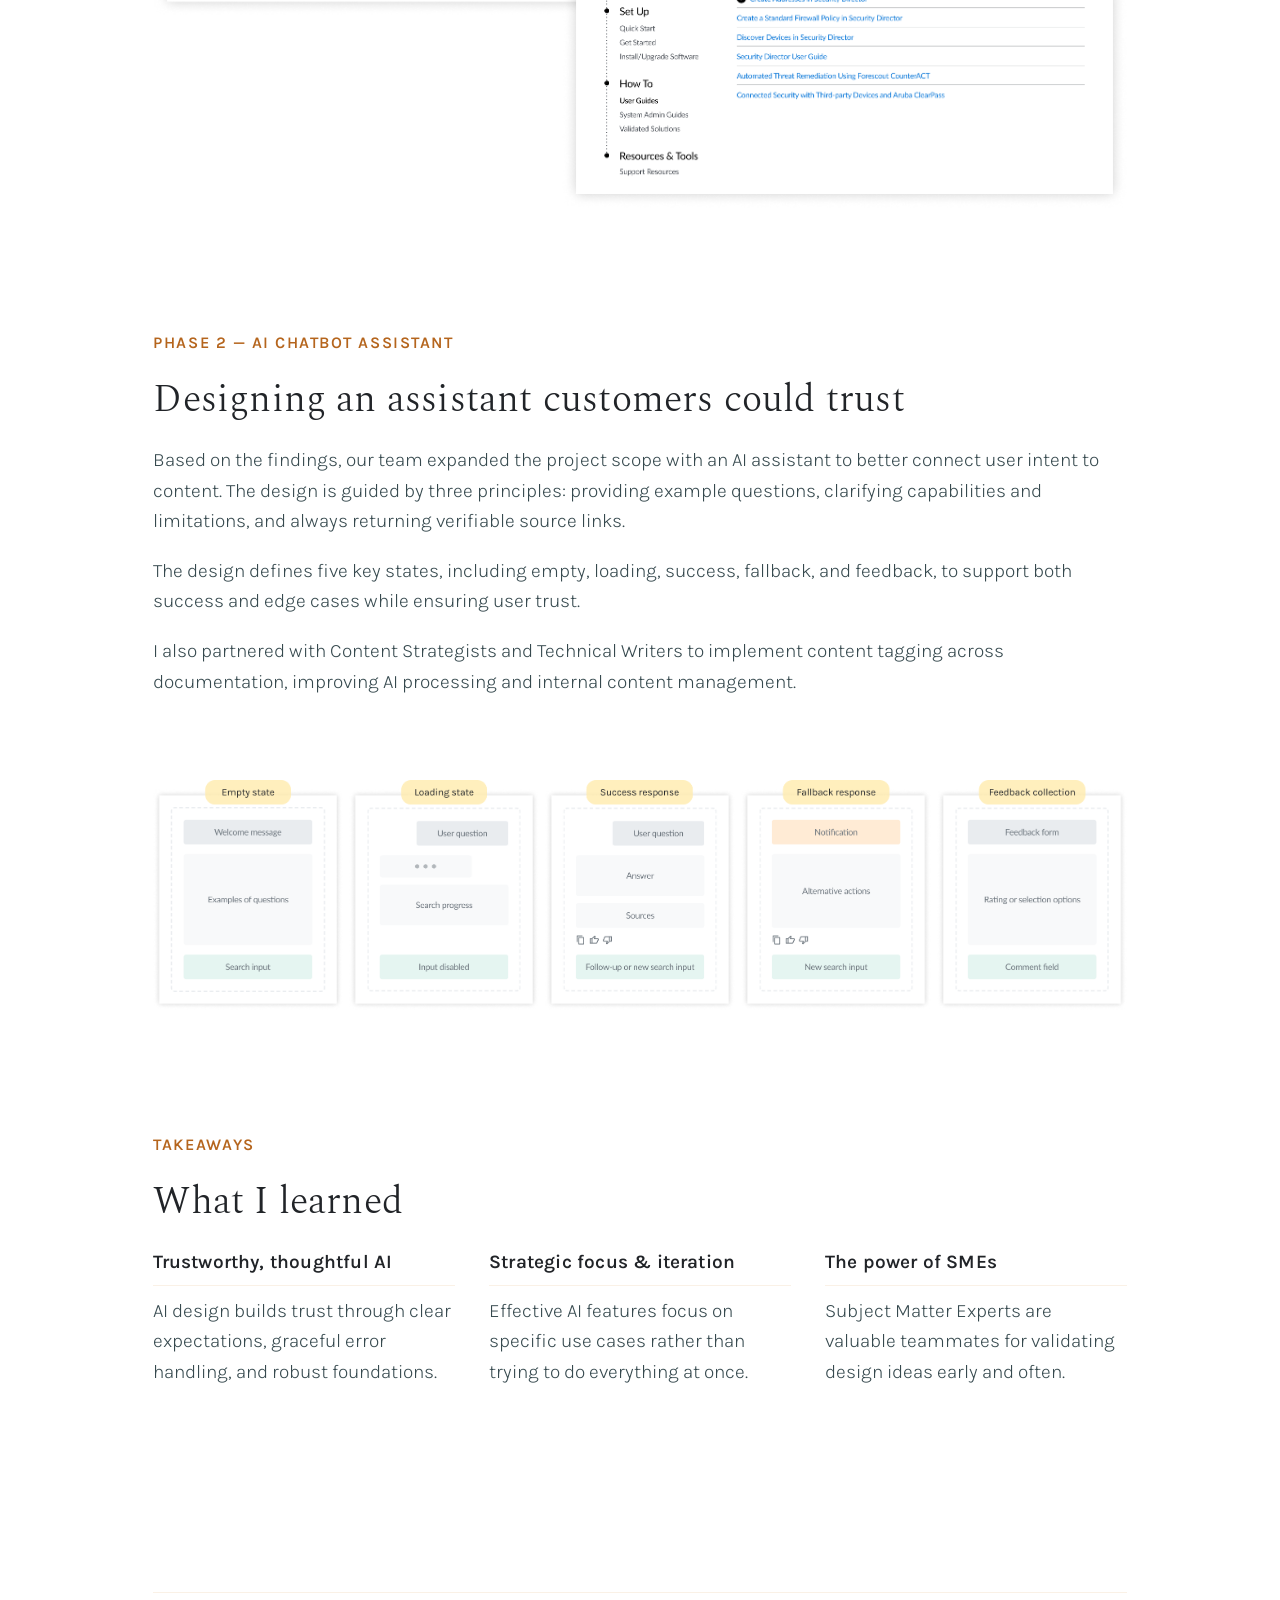
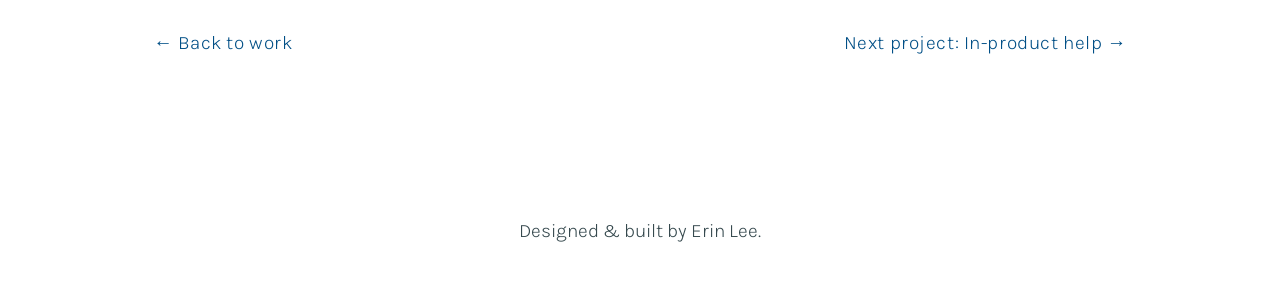
==== commit 434c9df1: "Update project pages" ====
--- a/documentation-redesign.html
+++ b/documentation-redesign.html
@@ -29,7 +29,6 @@
   <main>
     <section class="case-hero-split">
       <div class="hero-left">
-        <p class="case-eyebrow">Design project</p>
         <h1>Documentation redesign</h1>
         <p class="case-dek">An AI-powered support hub that gives customers easy access to the information they need</p>
       </div>
@@ -42,15 +41,21 @@
     <section class="meta-grid">
       <div class="meta-item">
         <h3>Role</h3>
-        <p>UX Designer/Engineer</p>
+        <p>Lead designer from concept to iteration</p>
       </div>
       <div class="meta-item">
         <h3>Team</h3>
-        <p>Content strategist, engineers, UX research agency, video producer, marketing</p>
-      </div>
-      <div class="meta-item">
-        <h3>Process</h3>
-        <p>Planning &rarr; prototype &rarr; usability study &rarr; production &rarr; launch</p>
+        <p>Content Strategist</p>
+        <p>Sales Engineer</p>
+        <p>Software Engineer</p>
+        <p>Technical Writer</p>
+        <p>UX Researcher</p>
+        <p>Video Producer</p>
+      </div>
+      <div class="meta-item">
+        <h3>Timeline</h3>
+        <p>First phases: 4 months</p>
+        <p>Second phases: 6 months</p>
       </div>
       <div class="meta-item">
         <h3>Key result</h3>
@@ -61,7 +66,7 @@
     <section class="case-section" id="background">
       <p class="section-label">Background</p>
       <h2>An integrated support hub, hard to navigate</h2>
-      <p class="section-lead-text">Documentation is where customers go for onboarding, troubleshooting, and ongoing learning &mdash; used daily by IT managers, network architects, network engineers, and system admins. The previous interface listed every resource as a long, undifferentiated list of links.</p>
+      <p>Documentation is where customers go for onboarding, troubleshooting, and ongoing learning. It is used daily by IT managers, network engineers, and system admins. The previous interface listed every resource as a long, undifferentiated list of links.</p>
     </section>
 
     <div class="full-bleed-container">
@@ -82,46 +87,21 @@
         </div>
       </div>
       <div class="callout-banner">
-        <p><strong>Goal:</strong> build a logical content structure to guide users, and incorporate conversational AI to surface relevant information &mdash; increasing customer satisfaction and engagement.</p>
-      </div>
-    </section>
-
-    <section class="case-section" id="process">
-      <p class="section-label">Phase 1 &mdash; IA and navigation</p>
-      <h2>Streamlining the information architecture</h2>
-      <p class="section-lead-text">I mapped the product page into a progressive journey &mdash; Discover, Set Up, Manage, and Help Resources &mdash; so customers could move from learning about a product to actively managing it, with each stage surfacing the content that mattered most at that point.</p>
-    </section>
-
-    <div class="full-bleed-container">
-      <img class="img-resize" src="images/design project 1/Tech Docs Redesign IA.png" alt="Diagram of the progressive user journey">
-    </div>
-
-    <div class="full-bleed-container">
-      <img src="images/design project 1/Phase 1 After.png" alt="Initial design translating the new IA into the documentation hub">
-    </div>
-
-    <section class="case-section" id="ai-assistant">
-      <p class="section-label">Phase 2 &mdash; AI chatbot assistant</p>
-      <h2>Designing an assistant customers could trust</h2>
-      <p class="section-lead-text">Usability testing on the initial design surfaced a bigger opportunity: connecting user intent to the right content more directly. I rescoped the project to design an AI assistant, guided by three principles &mdash; offering example questions so people knew how to ask, being transparent about what the assistant could and couldn't do, and always returning source links people could verify.</p>
-    </section>
-
-    <div class="full-bleed-container">
-      <img src="images/design project 1/Chatbot Wireframes.png" alt="UX wireframe flow mapping the five key states of the conversational AI assistant panel">
+        <p>Outcome: A logical content structure enhanced with conversational AI to guide users and surface relevant information.</p>
+      </div>
+    </section>
+
+    <section class="case-section" id="solution">
+      <p class="section-label">Solution at a glance</p>
+      <h2>A holistic, seamless support experience</h2>
+    </section>
+
+    <div class="full-bleed-container">
+      <img src="images/design project 1/Phase 2 Doc.png" alt="Top sections of the final design showing videos and guides">
     </div>
 
     <div class="full-bleed-container">
       <img src="images/design project 1/Phase 2 Chatbot.png" alt="AI assistant panel showing transparent fallback states">
-    </div>
-
-    <section class="case-section" id="solution">
-      <p class="section-label">Solution</p>
-      <h2>A comprehensive, innovative support hub</h2>
-      <p class="section-lead-text">The final design pairs featured video tutorials for fast onboarding with clearly labeled content blocks for easy discovery, and consolidates related resources so customers need fewer clicks to find what they need.</p>
-    </section>
-
-    <div class="full-bleed-container">
-      <img src="images/design project 1/Phase 2 Doc.png" alt="Bottom sections of the final design showing complete video playlists">
     </div>
 
     <section class="case-section" id="impact">
@@ -143,6 +123,59 @@
       </div>
     </section>
 
+    <hr class="section-divider">
+
+    <section class="case-section" id="process">
+      <p class="section-label">Process behind</p>
+      <h2>How we collaborated from ideation to launch</h2>
+    </section>
+
+    <div class="full-bleed-container">
+      <img src="images/design project 1/Tech Docs Redesign Design Process.png" alt="Flow chart of the design process">
+    </div>
+
+    <section class="case-section" id="planning">
+      <p class="section-label">Phase 1 &mdash; IA and navigation</p>
+      <h2>Streamlining the information architecture</h2>
+      <p>I worked with a Content Strategist and Sales Engineer to categorize the documentation based on common user tasks.</p>
+      <p>The new structure shows a progressive journey from the initial setup to help resources. Customers could move from learning about a product to actively managing it, with each stage surfacing the content that mattered most at that point.</p>
+    </section>
+
+    <div class="full-bleed-container">
+      <img class="img-resize" src="images/design project 1/Tech Docs Redesign IA.png" alt="Diagram of the progressive user journey">
+    </div>
+
+    <section class="case-section" id="initial-design">
+      <p class="section-label">Phase 1 &mdash; IA and navigation</p>
+      <h2>Initial design</h2>
+      <div class="pain-point-grid">
+        <div class="pain-point-item">
+          <h3>Satisfaction score of 4.25/5</h3>
+          <p>The new design scored 4.25 out of 5 in a usability study with 10 participants. Users liked the clear structure and logical organization, confirming the design was moving in the right direction.</p>
+        </div>
+        <div class="pain-point-item">
+          <h3>Improvement</h3>
+          <p>Enhance content variety &mdash; Analytics insights and internal interviews indicated demand for integrated video tutorials and training materials.</p>
+          <p>Reduce clicks &mdash; Usability study showed users struggle to find documentation when unfamiliar with technical terminology and want faster access.</p>
+        </div>
+      </div> </section>
+
+    <div class="full-bleed-container">
+      <img src="images/design project 1/Phase 1 After.png" alt="Initial design translating the new IA into the documentation hub">
+    </div>
+
+    <section class="case-section" id="ai-assistant">
+      <p class="section-label">Phase 2 &mdash; AI chatbot assistant</p>
+      <h2>Designing an assistant customers could trust</h2>
+      <p>Based on the findings, our team expanded the project scope with an AI assistant to better connect user intent to content. The design is guided by three principles: providing example questions, clarifying capabilities and limitations, and always returning verifiable source links.</p>
+      <p>The design defines five key states, including empty, loading, success, fallback, and feedback, to support both success and edge cases while ensuring user trust.</p>
+      <p>I also partnered with Content Strategists and Technical Writers to implement content tagging across documentation, improving AI processing and internal content management.
+    </section>
+
+    <div class="full-bleed-container">
+      <img src="images/design project 1/Chatbot Wireframes.png" alt="UX wireframe flow mapping the five key states of the conversational AI assistant panel">
+    </div>
+
     <section class="case-section" id="takeaways">
       <p class="section-label">Takeaways</p>
       <h2>What I learned</h2>
@@ -153,11 +186,11 @@
         </div>
         <div class="takeaway">
           <h3>Strategic focus &amp; iteration</h3>
-          <p>Effective AI features focus on specific use cases and embrace iteration rather than trying to do everything at once.</p>
+          <p>Effective AI features focus on specific use cases rather than trying to do everything at once.</p>
         </div>
         <div class="takeaway">
           <h3>The power of SMEs</h3>
-          <p>Subject matter experts are valuable teammates for validating design ideas early and often.</p>
+          <p>Subject Matter Experts are valuable teammates for validating design ideas early and often.</p>
         </div>
       </div>
     </section>
--- a/style.css
+++ b/style.css
@@ -119,14 +119,6 @@
   margin-bottom: var(--spacing-sm);
 }
 
-.section-lead-text {
-  font-size: 1.15rem;
-  line-height: 1.75;
-  max-width: 72ch;
-  color: var(--color-text-secondary);
-  margin-bottom: var(--spacing-md);
-}
-
 .paragraph-focus {
   font-size: 1.25rem;
   line-height: 1.65;
@@ -296,10 +288,10 @@
 }
 
 .case-dek {
-  font-family: var(--font-secondary);
-  font-weight: 300;
-  font-size: 1.35rem;
-  color: var(--color-text-secondary);
+  font-family: var(--font-primary);
+  font-weight: 400;
+  font-size: 1.1rem;
+  color: var(--color-text-primary);
   max-width: 42ch;
 }
 
@@ -338,9 +330,9 @@
   width: 100%;
   display: flex;
   justify-content: center;
-  background-color: transparent; /* Removed project accent colors behind images */
-  padding: var(--spacing-xl) 0;
-  margin: var(--spacing-md) 0;
+  background-color: transparent;
+  padding: 0 0 var(--spacing-sm) 0;
+  margin: calc(-1 * var(--spacing-sm)) 0 0 0;
 }
 
 .full-bleed-container img {
@@ -449,6 +441,12 @@
   font-size: 1.1rem;
 }
 
+.section-divider {
+  border: none;
+  border-top: 1px solid var(--color-case-accent-light);
+  margin: 0;
+}
+
 .stat-flex-row {
   display: grid;
   grid-template-columns: repeat(3, 1fr);
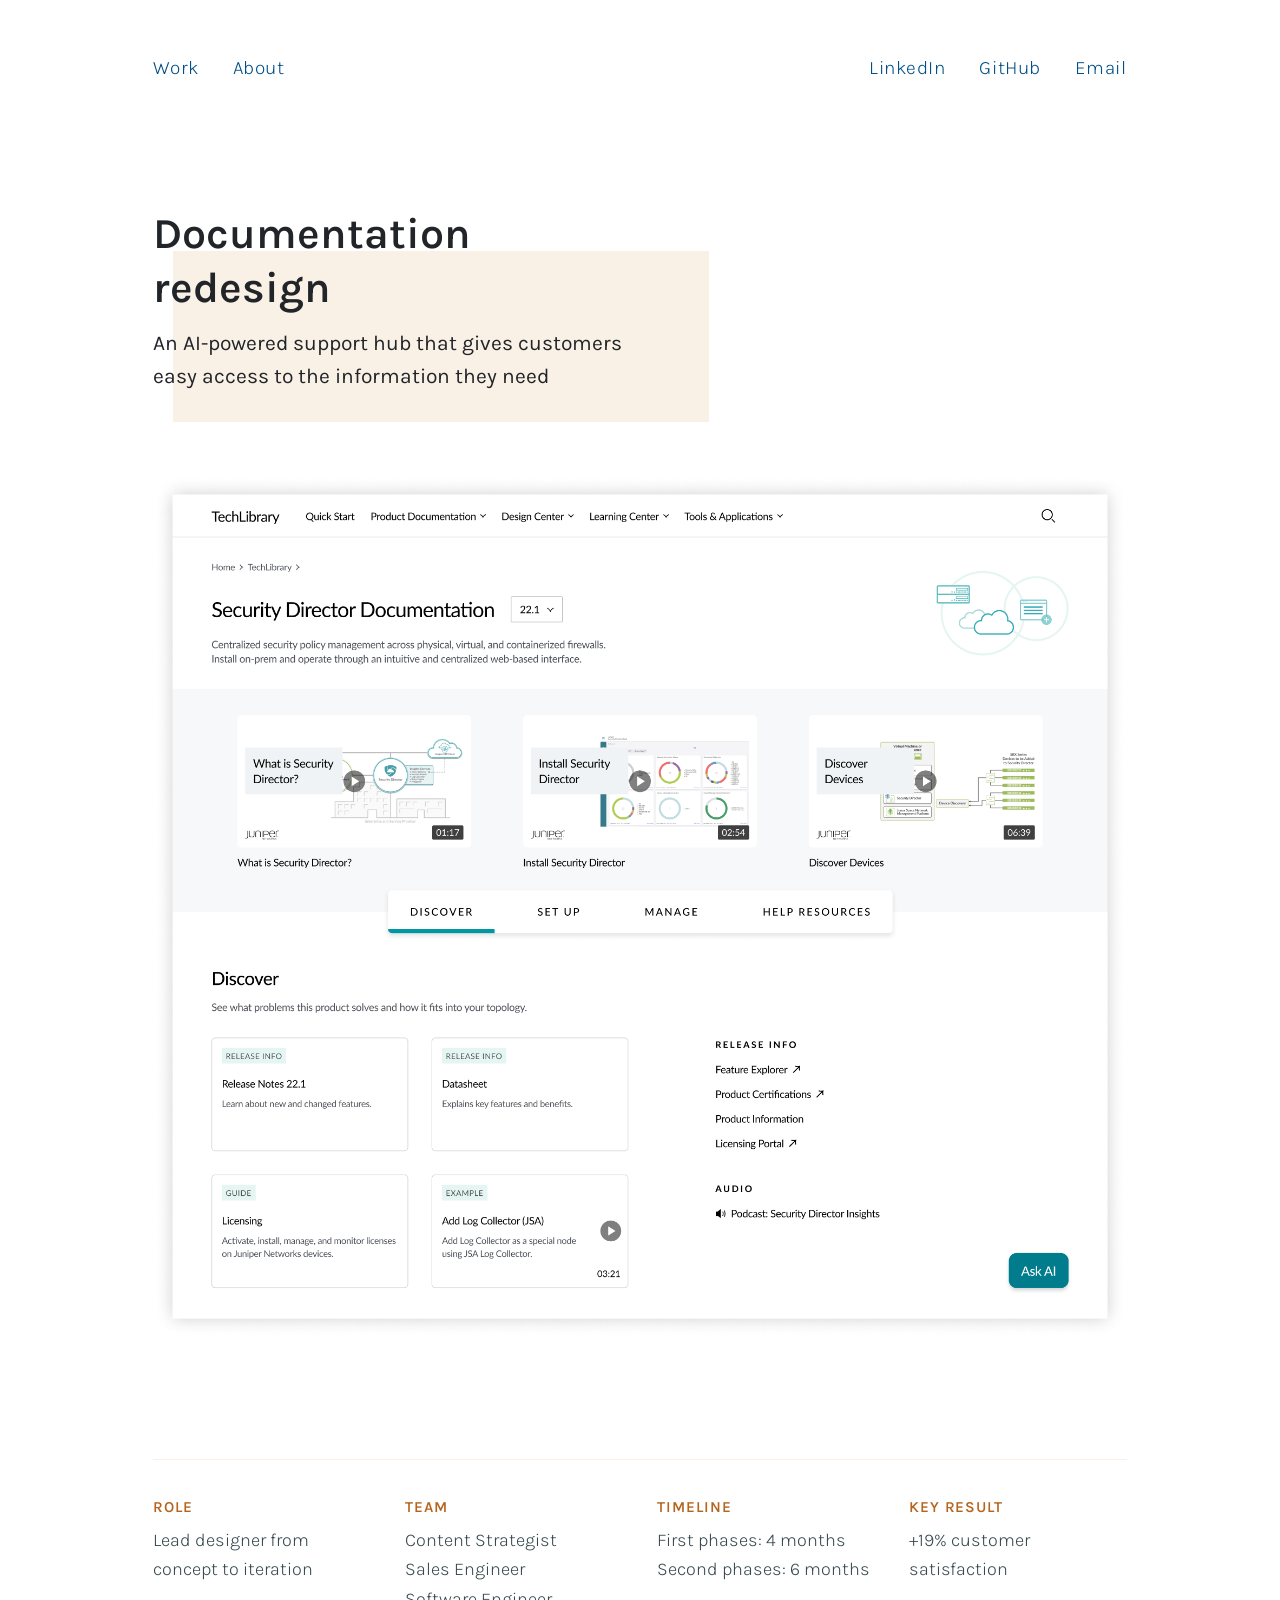
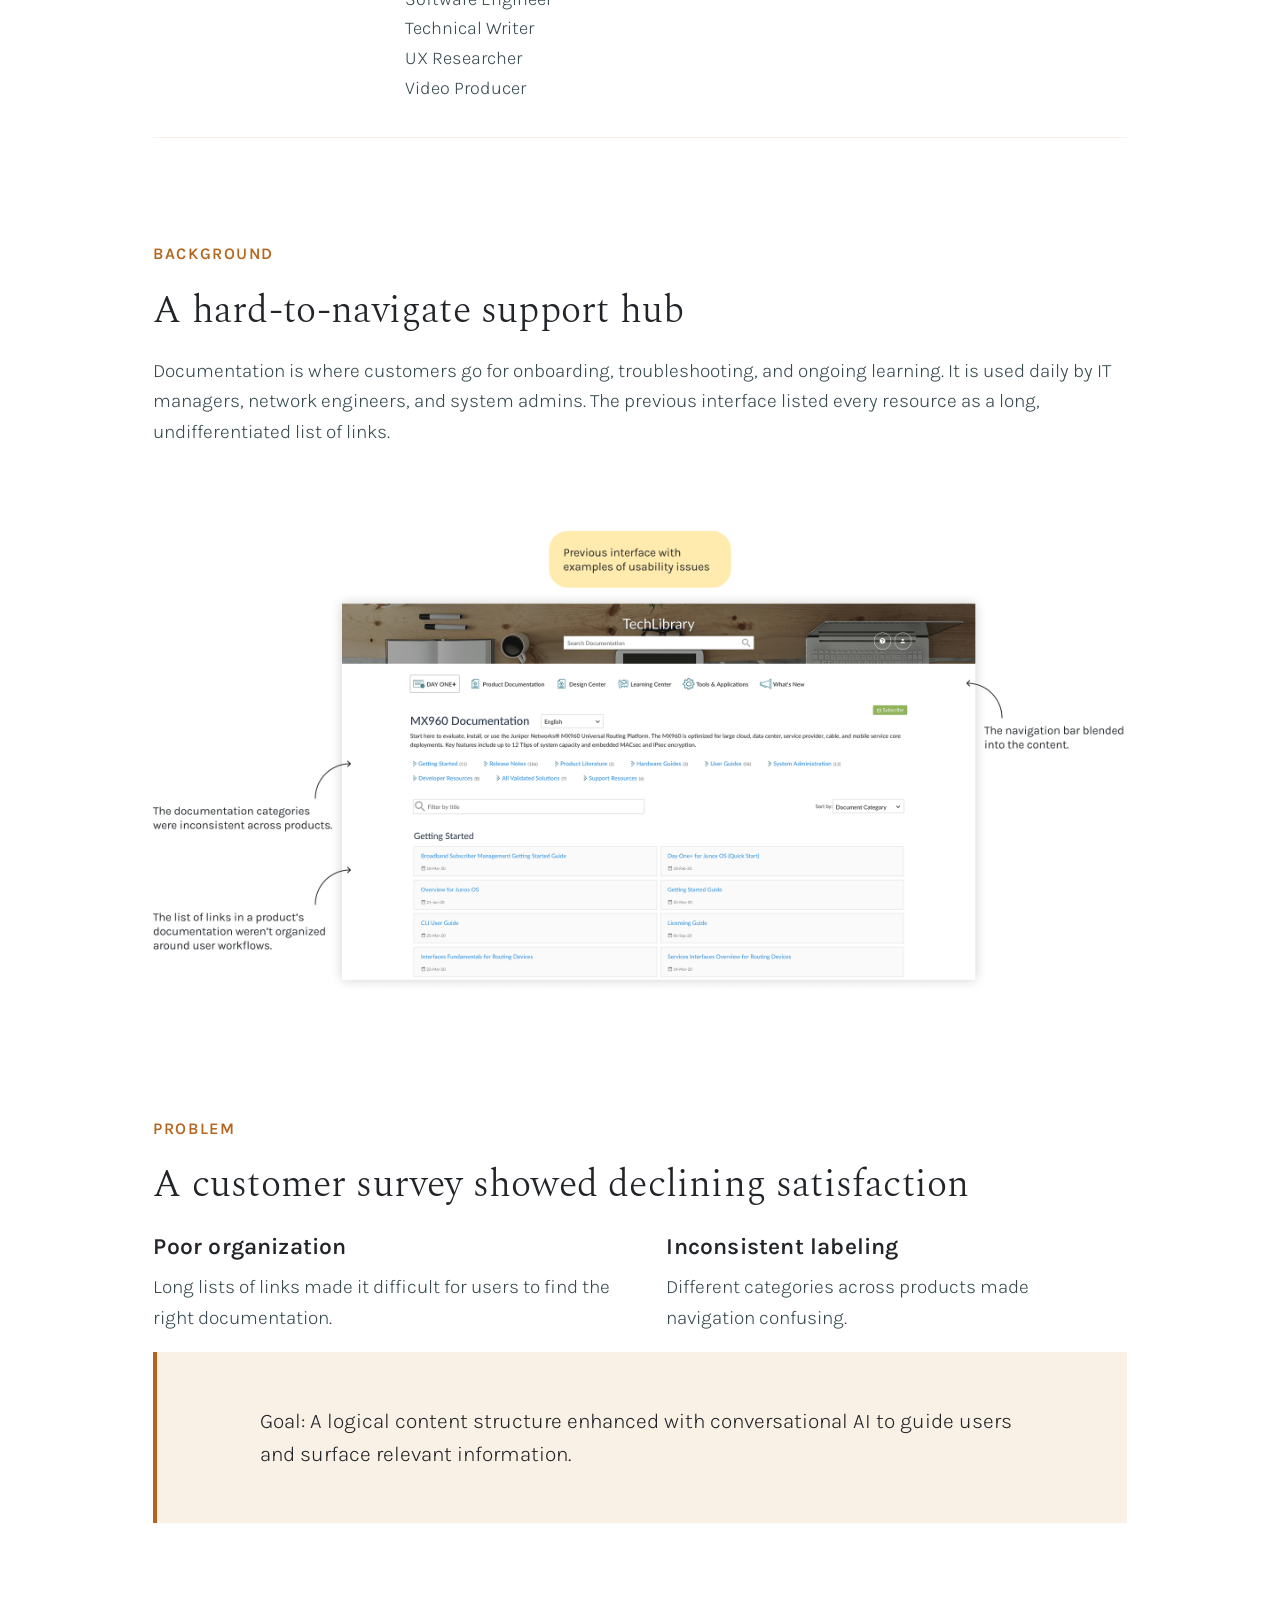
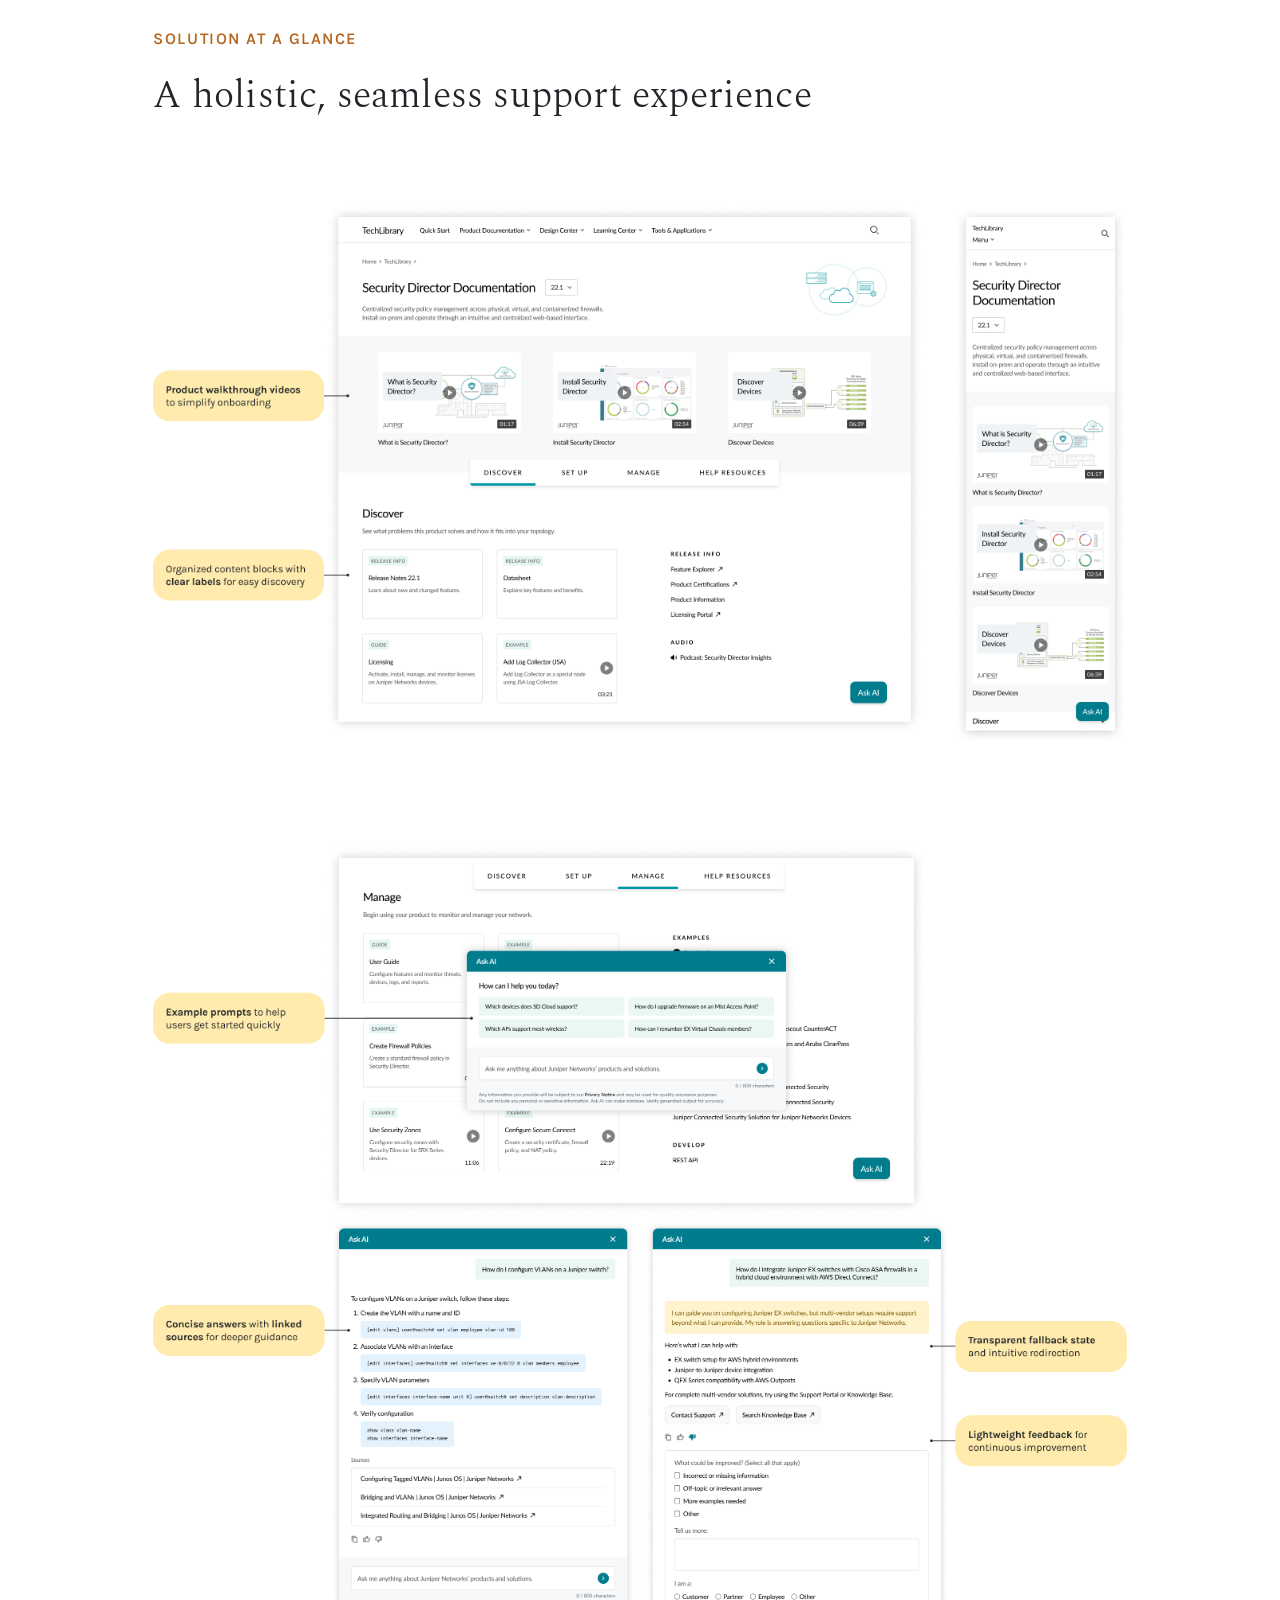
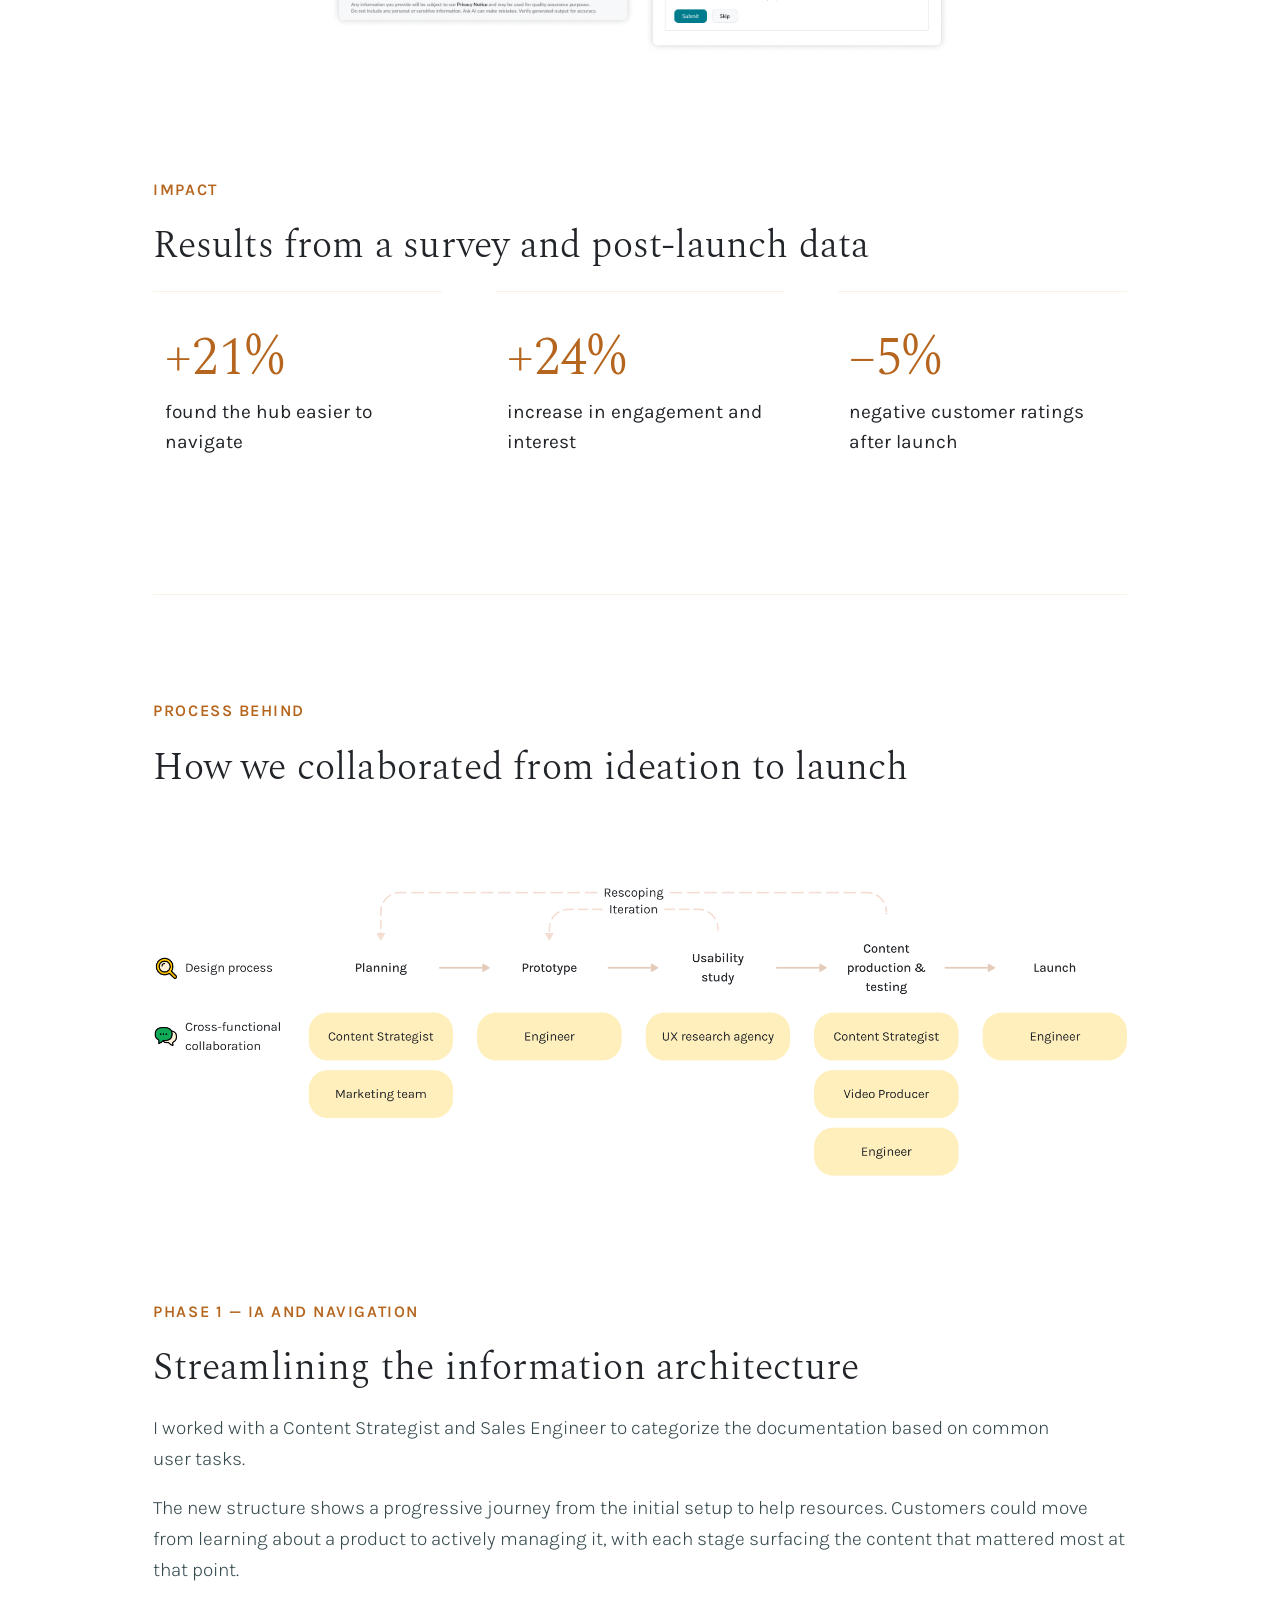
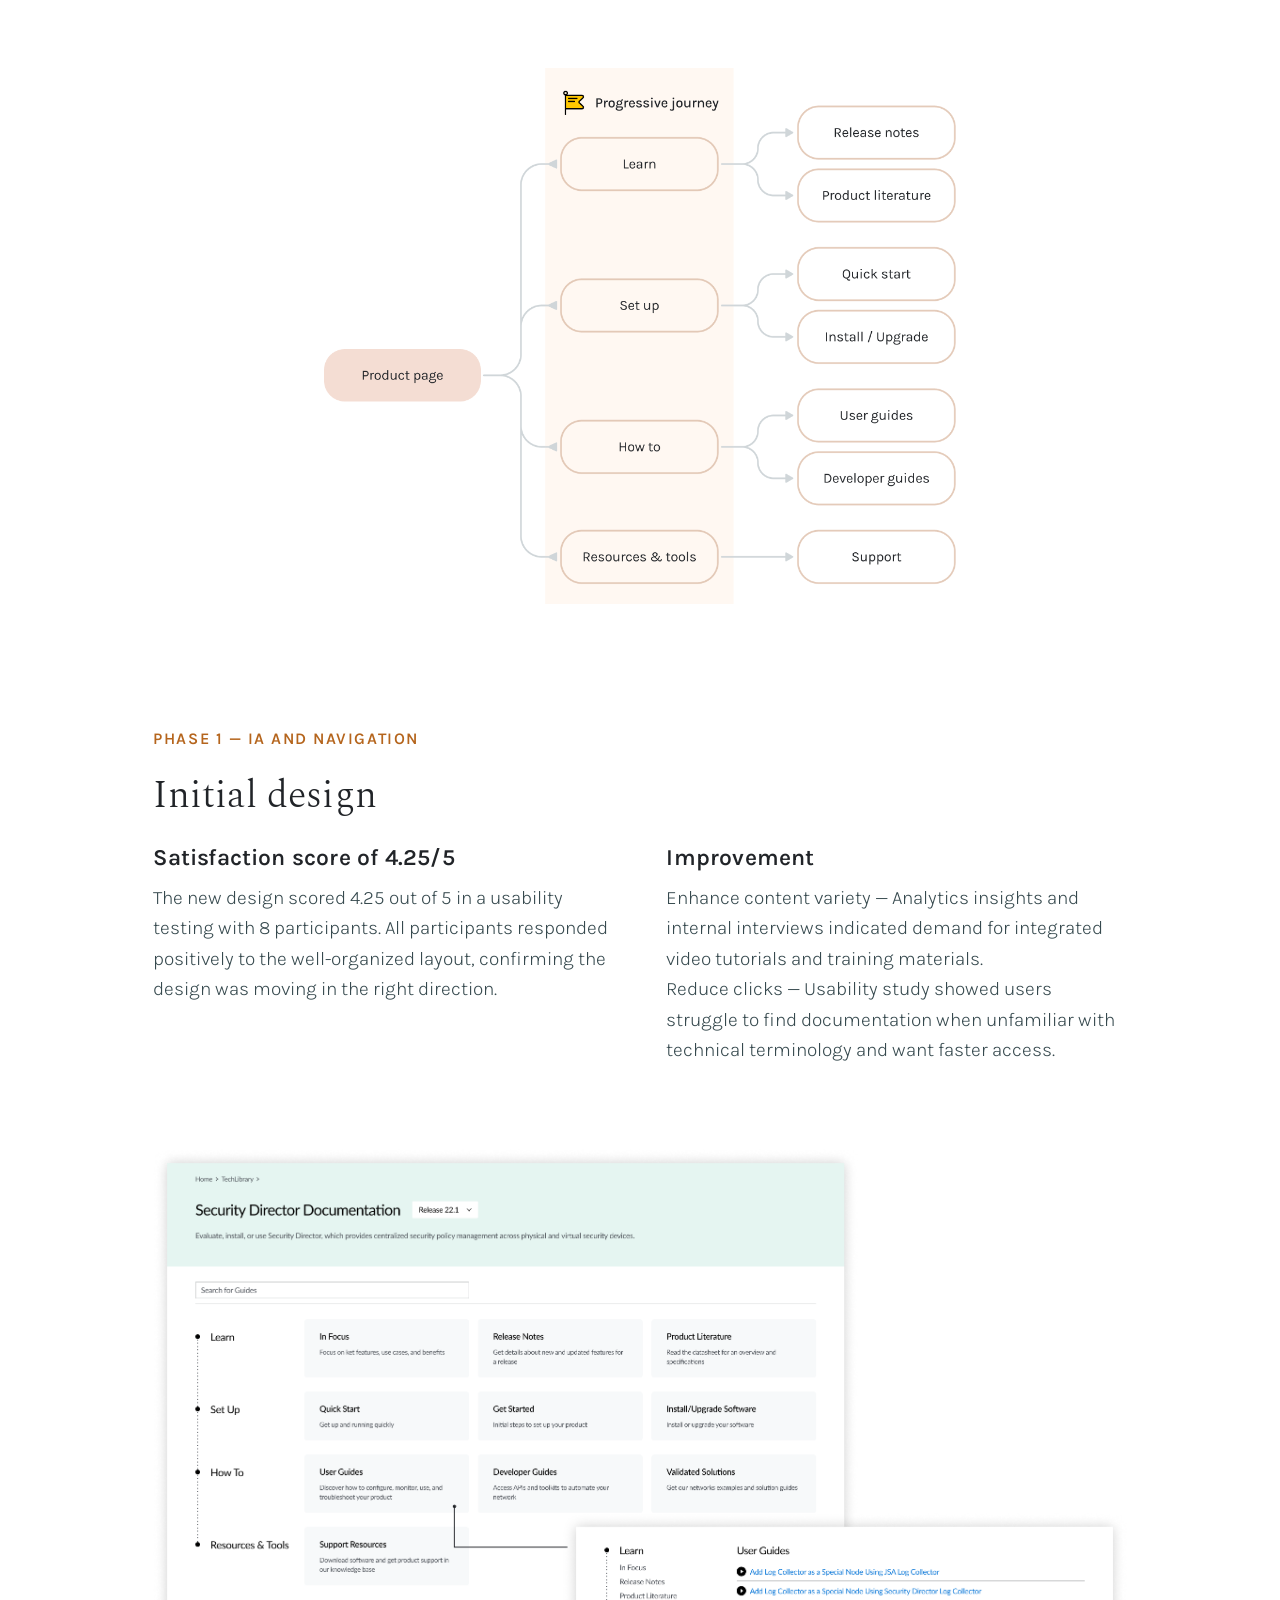
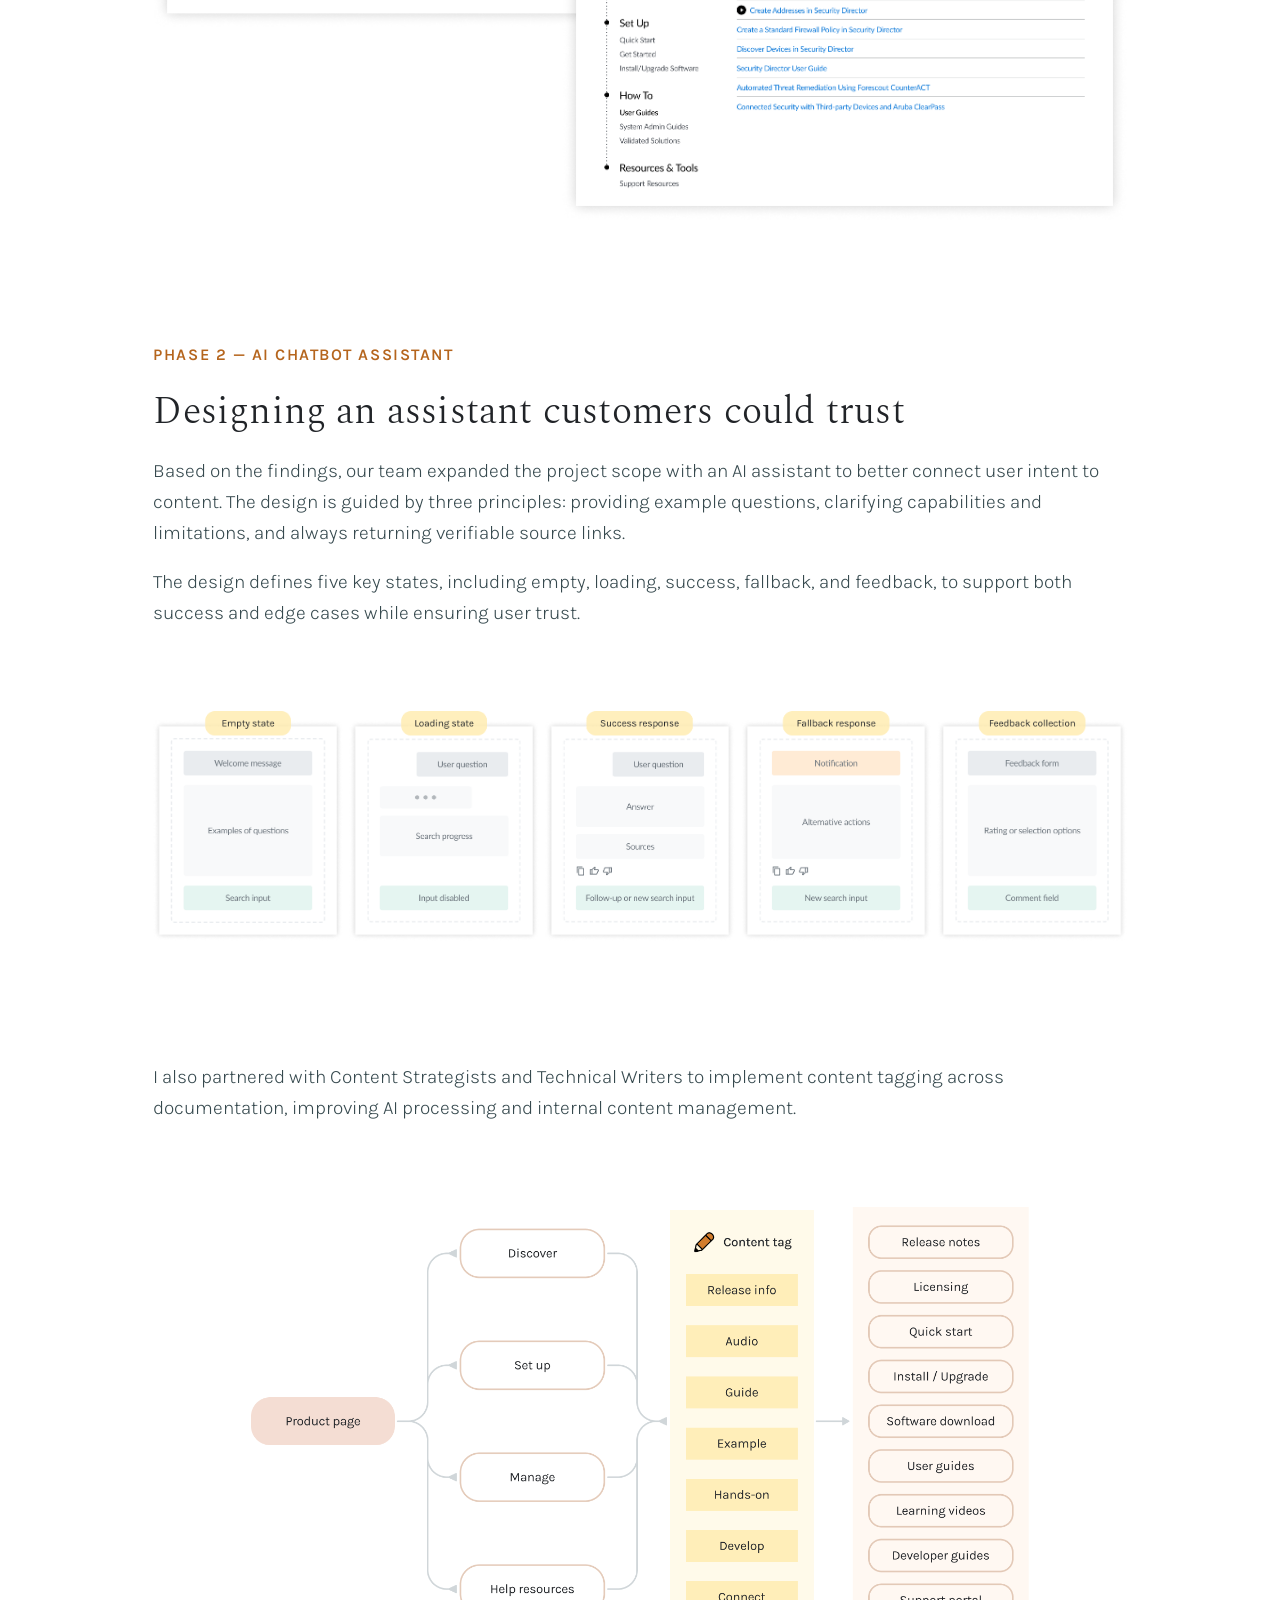
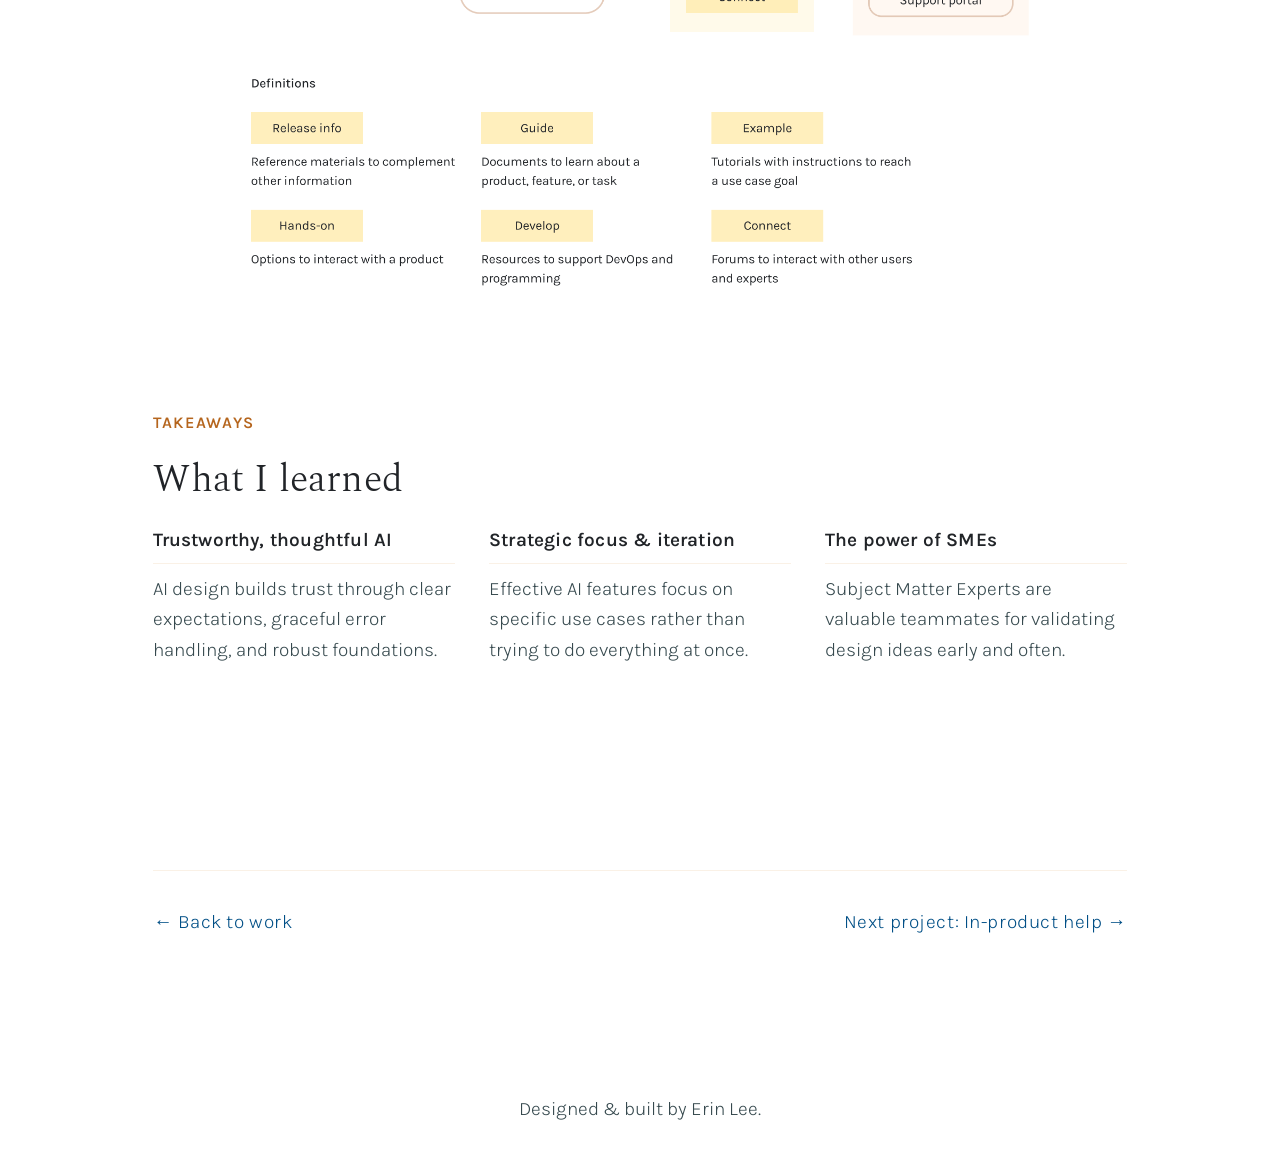
==== commit 6e0f4c9a: "Update project content" ====
--- a/documentation-redesign.html
+++ b/documentation-redesign.html
@@ -65,7 +65,7 @@
 
     <section class="case-section" id="background">
       <p class="section-label">Background</p>
-      <h2>An integrated support hub, hard to navigate</h2>
+      <h2>A hard-to-navigate support hub</h2>
       <p>Documentation is where customers go for onboarding, troubleshooting, and ongoing learning. It is used daily by IT managers, network engineers, and system admins. The previous interface listed every resource as a long, undifferentiated list of links.</p>
     </section>
 
@@ -79,7 +79,7 @@
       <div class="pain-point-grid">
         <div class="pain-point-item">
           <h3>Poor organization</h3>
-          <p>Long lists of links made it hard for users to find the right documentation.</p>
+          <p>Long lists of links made it difficult for users to find the right documentation.</p>
         </div>
         <div class="pain-point-item">
           <h3>Inconsistent labeling</h3>
@@ -87,7 +87,7 @@
         </div>
       </div>
       <div class="callout-banner">
-        <p>Outcome: A logical content structure enhanced with conversational AI to guide users and surface relevant information.</p>
+        <p>Goal: A logical content structure enhanced with conversational AI to guide users and surface relevant information.</p>
       </div>
     </section>
 
@@ -106,7 +106,7 @@
 
     <section class="case-section" id="impact">
       <p class="section-label">Impact</p>
-      <h2>Results from usability testing and post-launch data</h2>
+      <h2>Results from a survey and post-launch data</h2>
       <div class="stat-flex-row">
         <div class="stat-card">
           <span class="stat-number">+21%</span>
@@ -134,7 +134,7 @@
       <img src="images/design project 1/Tech Docs Redesign Design Process.png" alt="Flow chart of the design process">
     </div>
 
-    <section class="case-section" id="planning">
+    <section class="case-section" id="research">
       <p class="section-label">Phase 1 &mdash; IA and navigation</p>
       <h2>Streamlining the information architecture</h2>
       <p>I worked with a Content Strategist and Sales Engineer to categorize the documentation based on common user tasks.</p>
@@ -142,16 +142,16 @@
     </section>
 
     <div class="full-bleed-container">
-      <img class="img-resize" src="images/design project 1/Tech Docs Redesign IA.png" alt="Diagram of the progressive user journey">
-    </div>
-
-    <section class="case-section" id="initial-design">
+      <img class="img-resize-small" src="images/design project 1/Tech Docs Redesign IA.png" alt="Diagram of the progressive user journey">
+    </div>
+
+    <section class="case-section" id="iteration">
       <p class="section-label">Phase 1 &mdash; IA and navigation</p>
       <h2>Initial design</h2>
       <div class="pain-point-grid">
         <div class="pain-point-item">
           <h3>Satisfaction score of 4.25/5</h3>
-          <p>The new design scored 4.25 out of 5 in a usability study with 10 participants. Users liked the clear structure and logical organization, confirming the design was moving in the right direction.</p>
+          <p>The new design scored 4.25 out of 5 in a usability testing with 8 participants. All participants responded positively to the well-organized layout, confirming the design was moving in the right direction.</p>
         </div>
         <div class="pain-point-item">
           <h3>Improvement</h3>
@@ -169,11 +169,18 @@
       <h2>Designing an assistant customers could trust</h2>
       <p>Based on the findings, our team expanded the project scope with an AI assistant to better connect user intent to content. The design is guided by three principles: providing example questions, clarifying capabilities and limitations, and always returning verifiable source links.</p>
       <p>The design defines five key states, including empty, loading, success, fallback, and feedback, to support both success and edge cases while ensuring user trust.</p>
-      <p>I also partnered with Content Strategists and Technical Writers to implement content tagging across documentation, improving AI processing and internal content management.
     </section>
 
     <div class="full-bleed-container">
       <img src="images/design project 1/Chatbot Wireframes.png" alt="UX wireframe flow mapping the five key states of the conversational AI assistant panel">
+    </div>
+
+    <section class="case-section">
+      <p>I also partnered with Content Strategists and Technical Writers to implement content tagging across documentation, improving AI processing and internal content management.</p>
+    </section>
+
+    <div class="full-bleed-container">
+      <img class="img-resize-large" src="images/design project 1/Phase 2 IA.png" alt="Diagram of the progressive user journey with content tagging">
     </div>
 
     <section class="case-section" id="takeaways">
--- a/style.css
+++ b/style.css
@@ -119,13 +119,6 @@
   margin-bottom: var(--spacing-sm);
 }
 
-.paragraph-focus {
-  font-size: 1.25rem;
-  line-height: 1.65;
-  color: var(--color-text-primary);
-  font-weight: 300;
-}
-
 /* ==========================================================================
    3. INTERACTIVE ELEMENTS (BUTTONS & LINKS)
    ========================================================================== */
@@ -331,8 +324,7 @@
   display: flex;
   justify-content: center;
   background-color: transparent;
-  padding: 0 0 var(--spacing-sm) 0;
-  margin: calc(-1 * var(--spacing-sm)) 0 0 0;
+  margin: calc(-1 * var(--spacing-sm)) 0 var(--spacing-sm) 0;
 }
 
 .full-bleed-container img {
@@ -342,8 +334,13 @@
   display: block;
 }
 
-.full-bleed-container img.img-resize {
+.full-bleed-container img.img-resize-small {
   width: 65%;
+  max-width: 1080px;
+}
+
+.full-bleed-container img.img-resize-large {
+  width: 80%;
   max-width: 1080px;
 }
 
@@ -380,6 +377,31 @@
   gap: var(--spacing-xl);
   align-items: center;
   padding-top: var(--spacing-sm);
+}
+
+.hero-left {
+  position: relative;
+  width: fit-content;
+}
+
+.hero-left::before {
+  content: "";
+  position: absolute;
+  top: 24%;
+  left: 4%;
+  right: -16%;
+  bottom: -16%;
+  background-color: var(--color-case-accent-light);
+  z-index: -1;
+}
+
+.hero-left h1 {
+  margin-bottom: var(--spacing-xs);
+}
+
+.hero-left h1,
+.hero-left p {
+  position: relative;
 }
 
 .meta-grid {
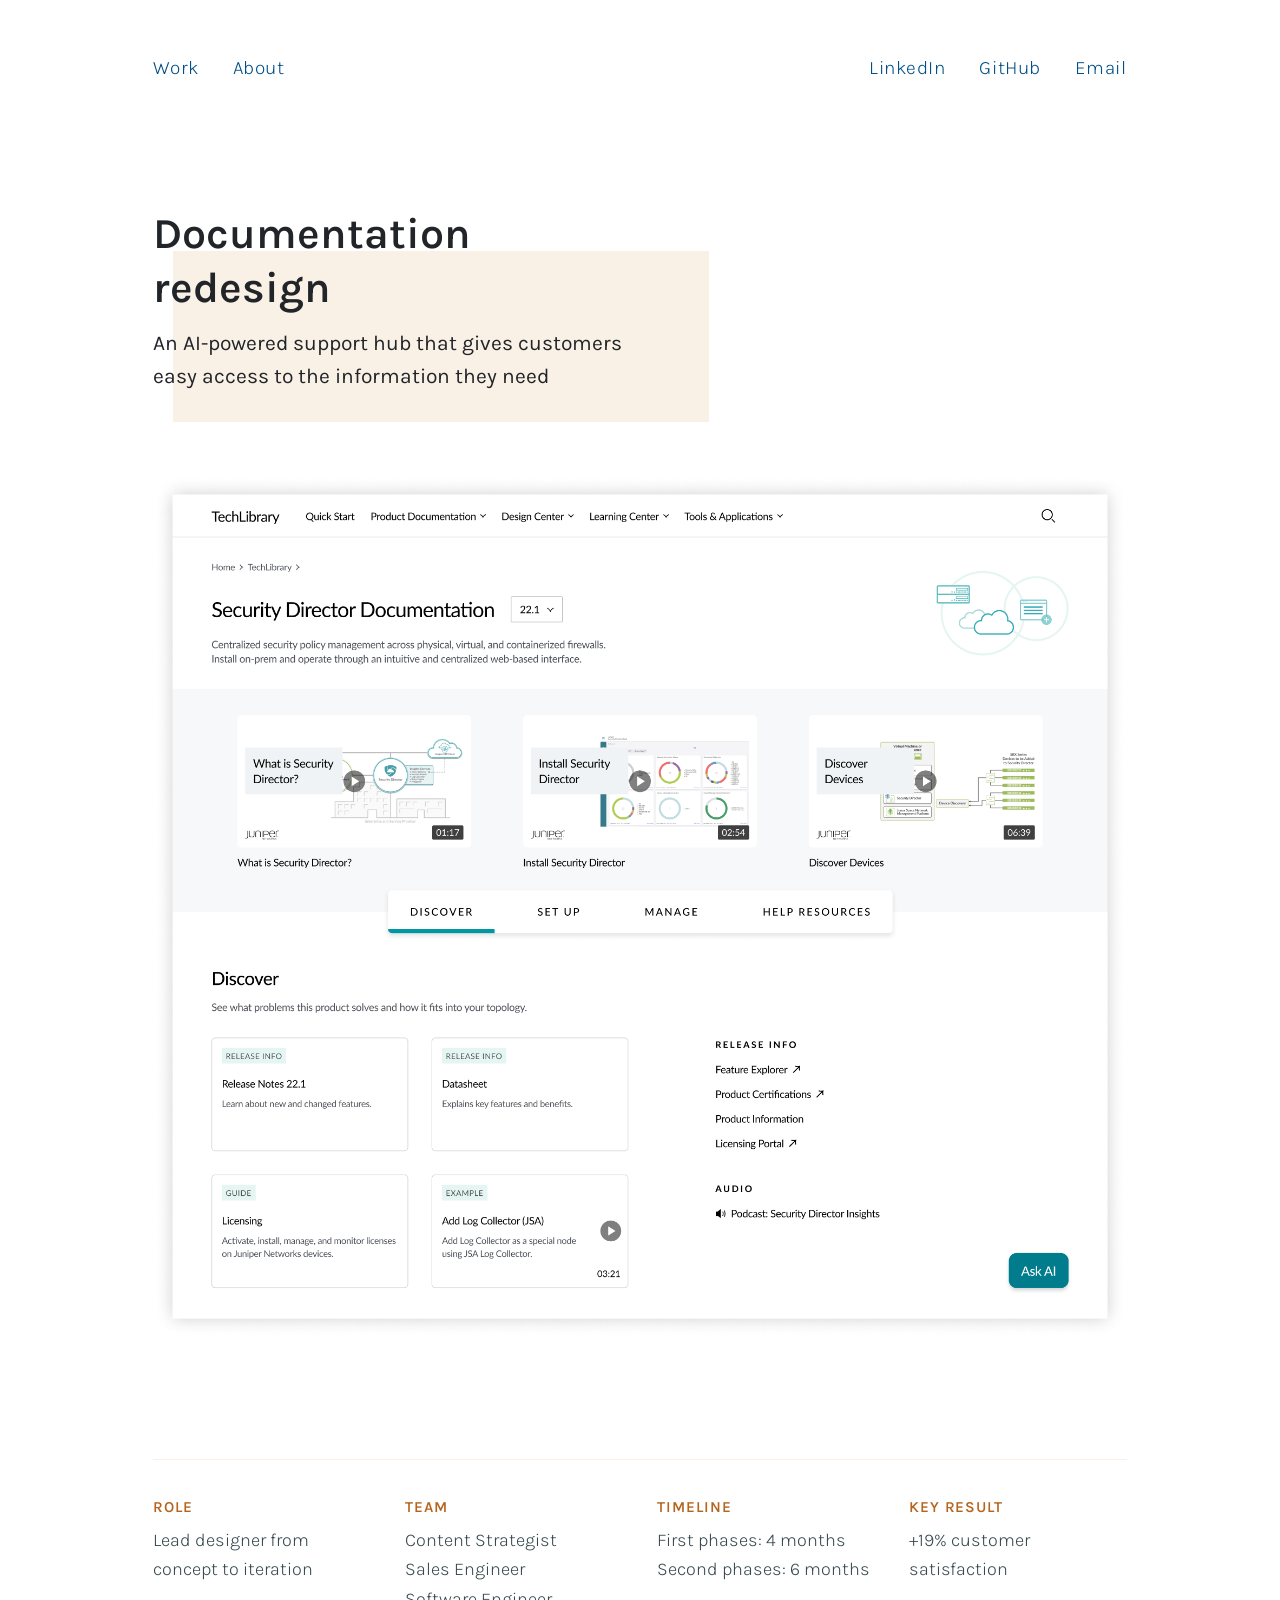
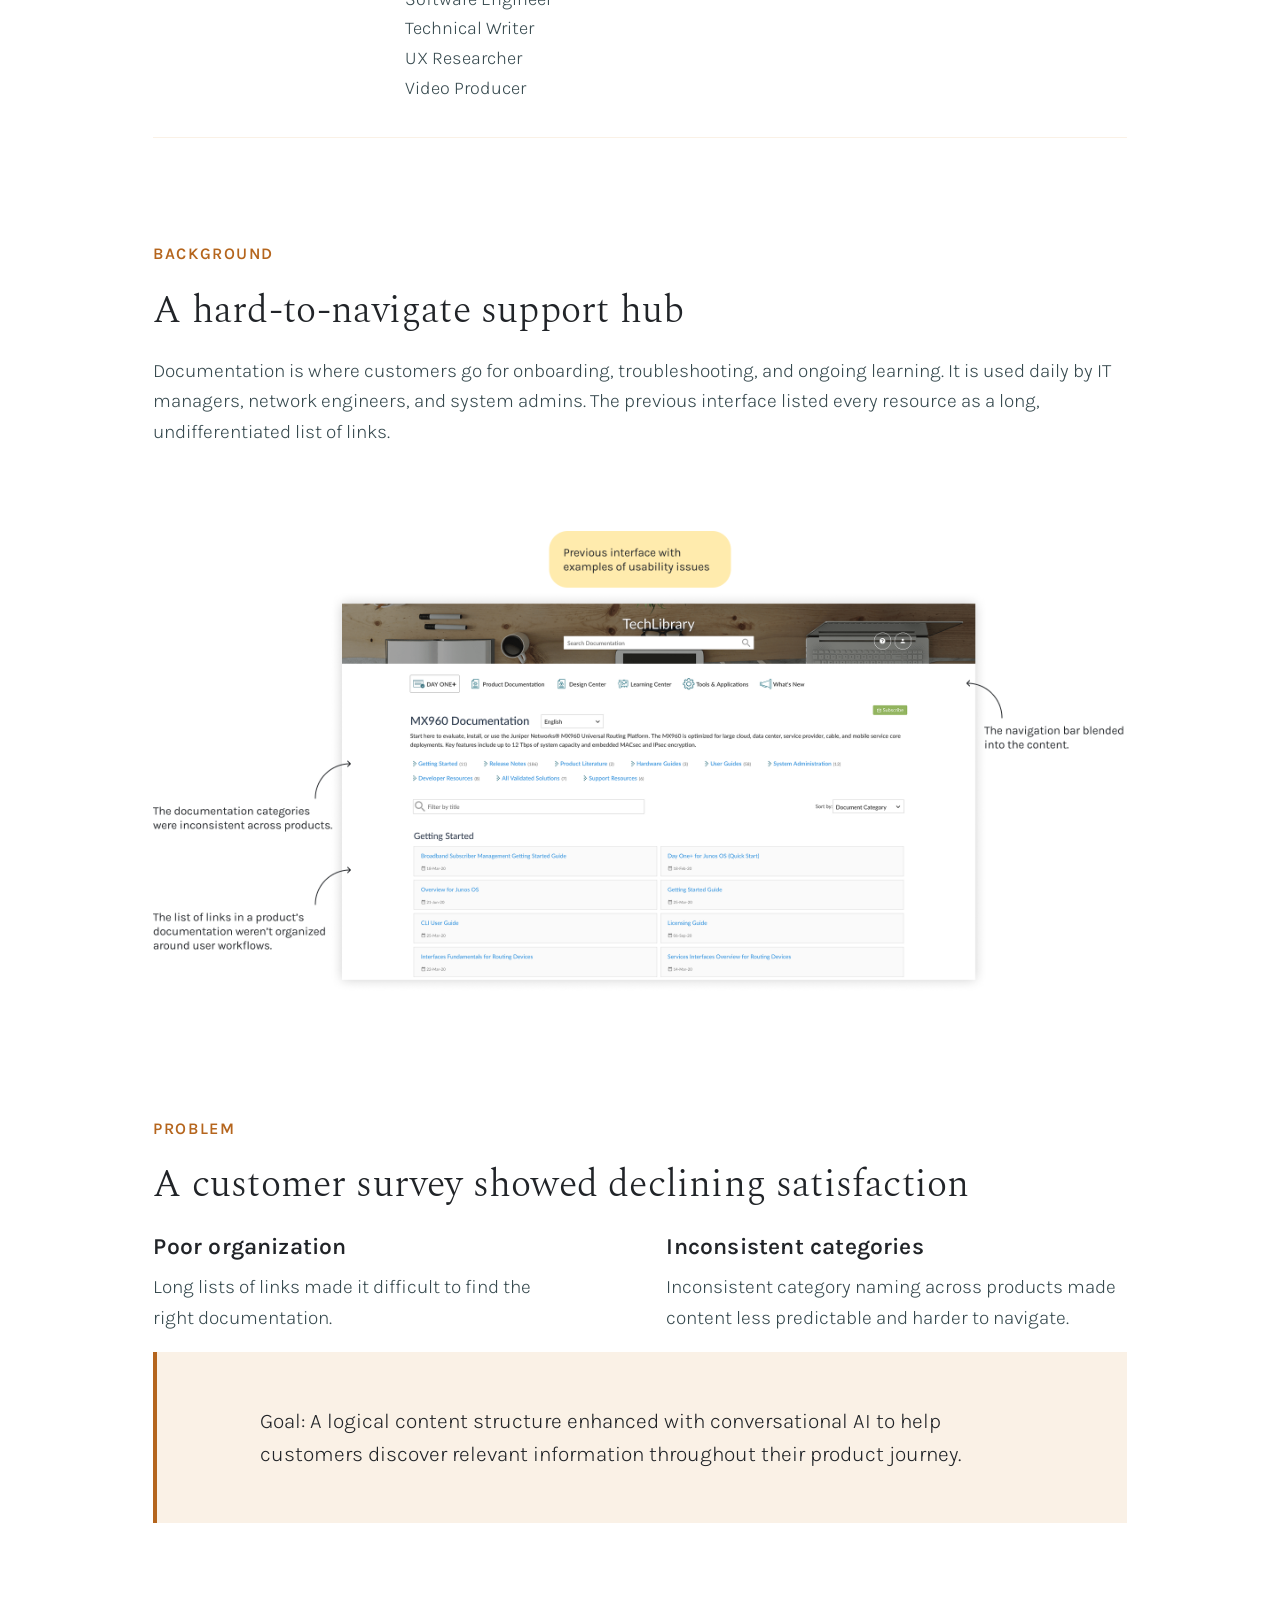
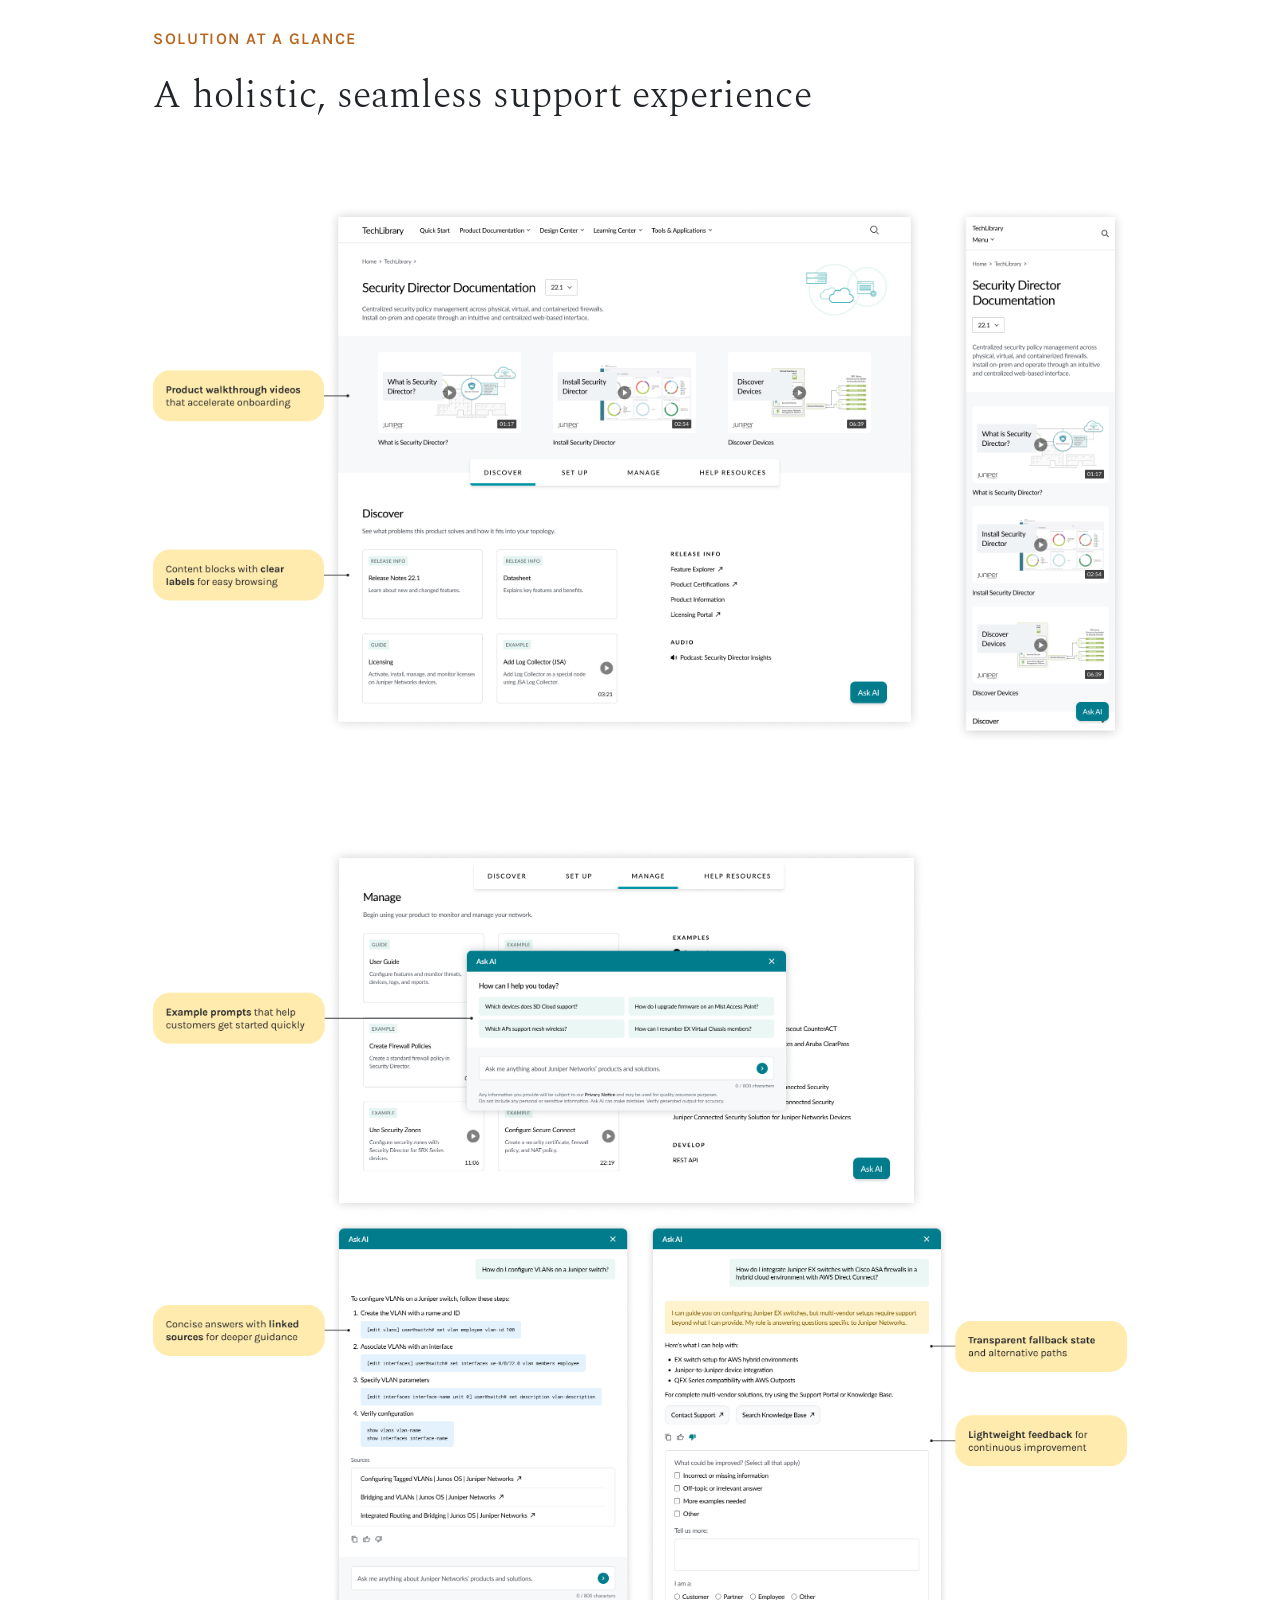
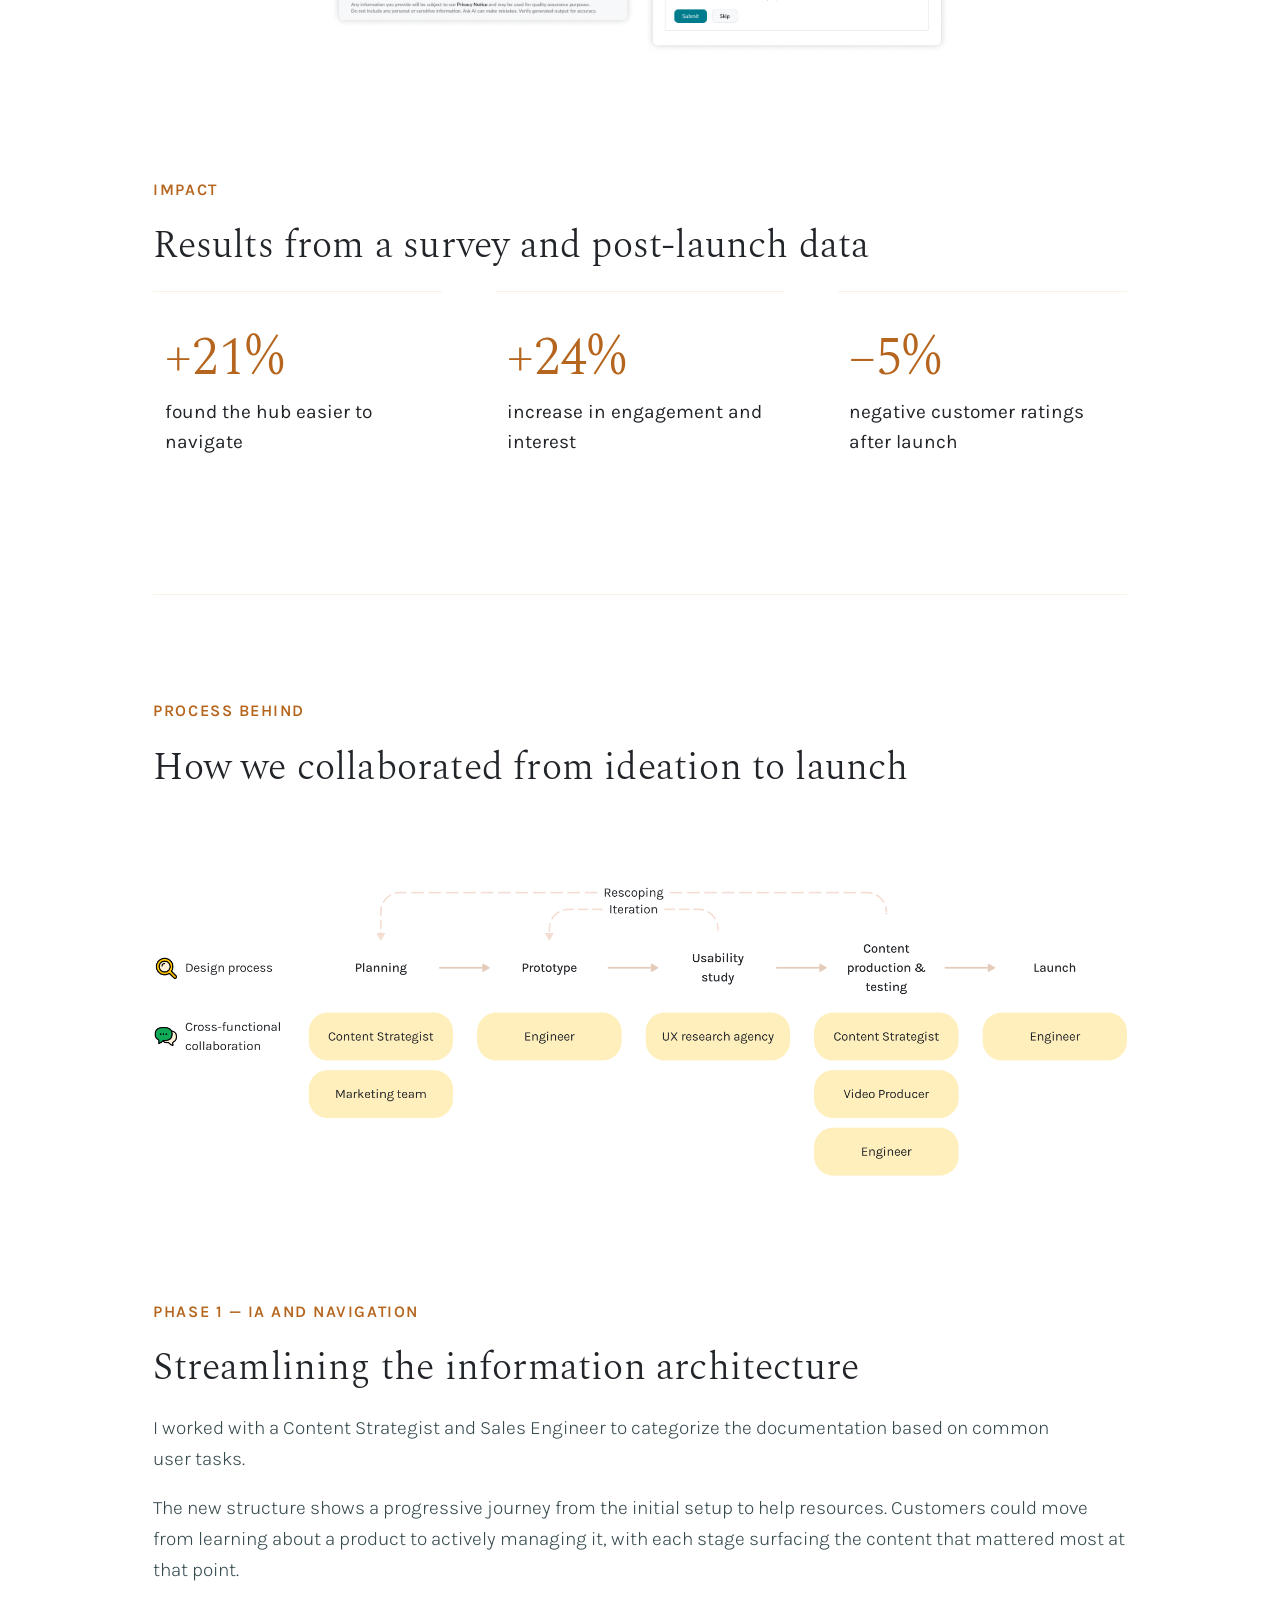
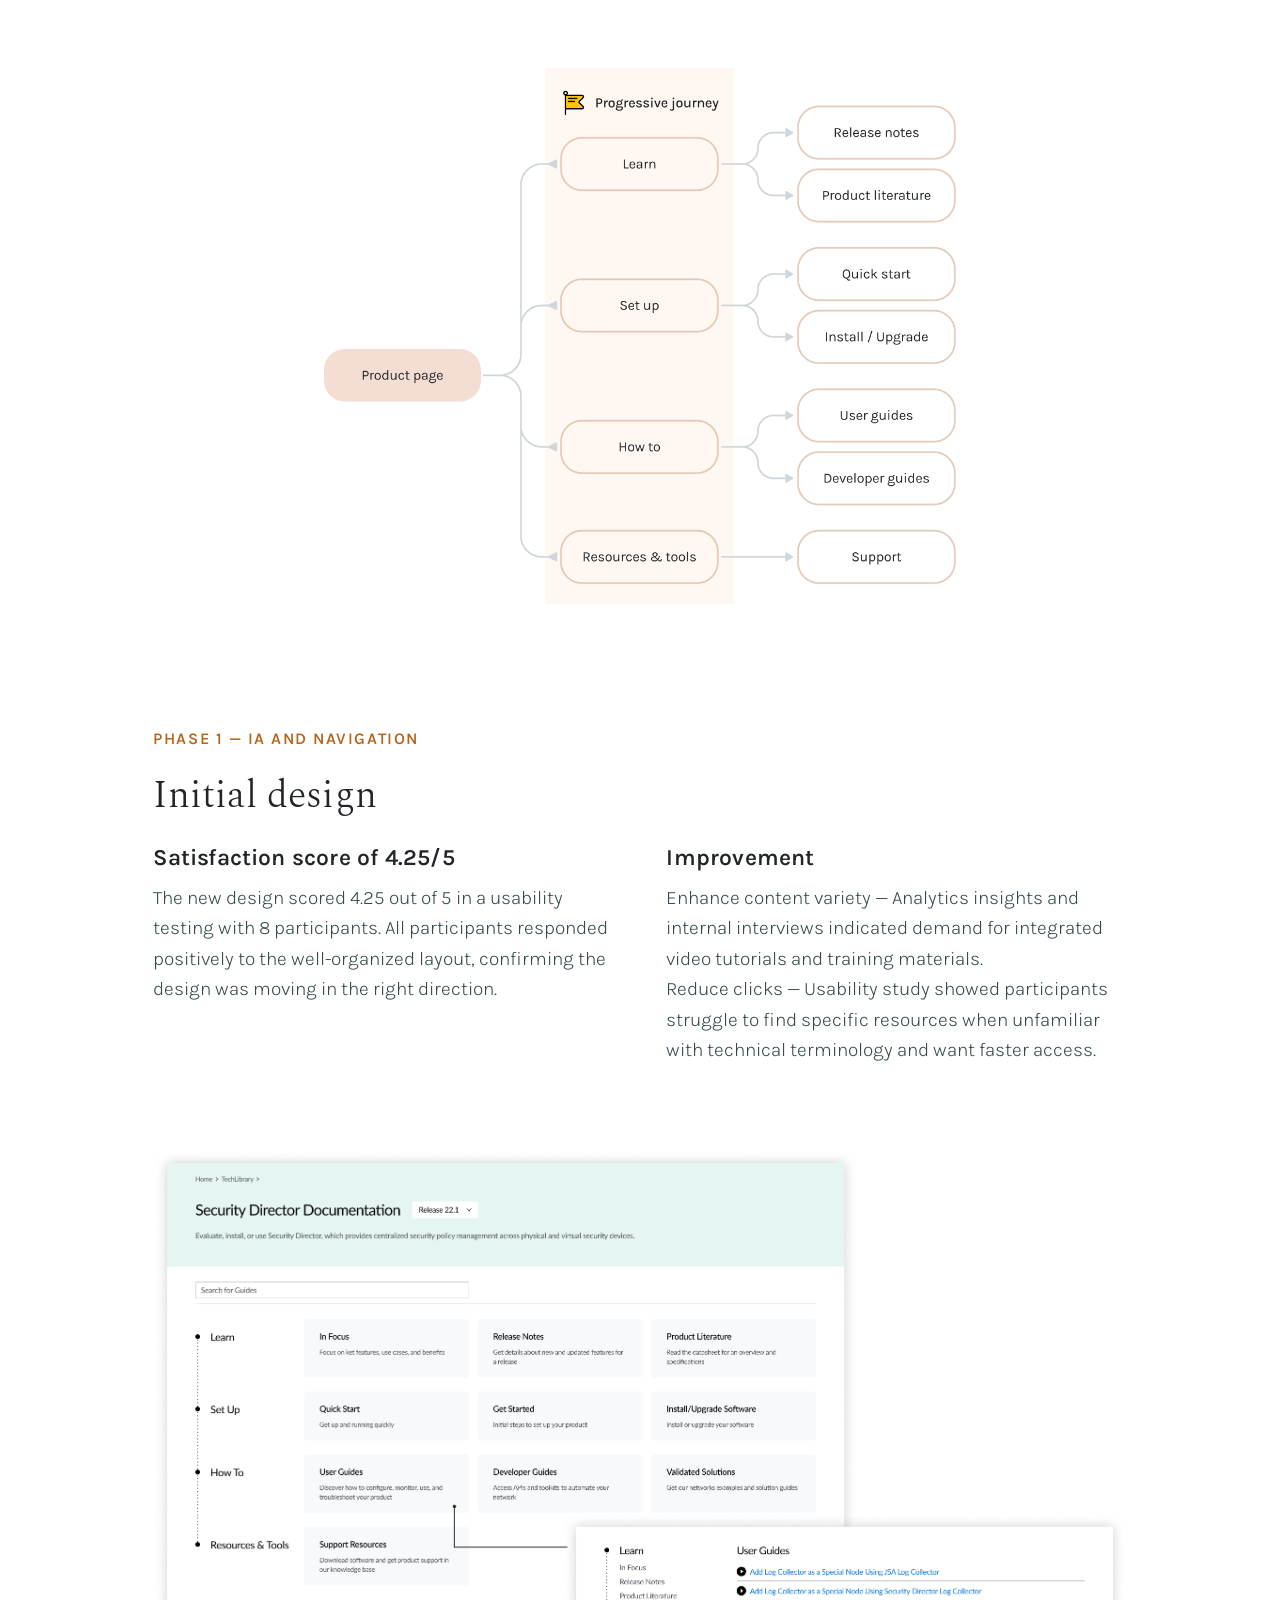
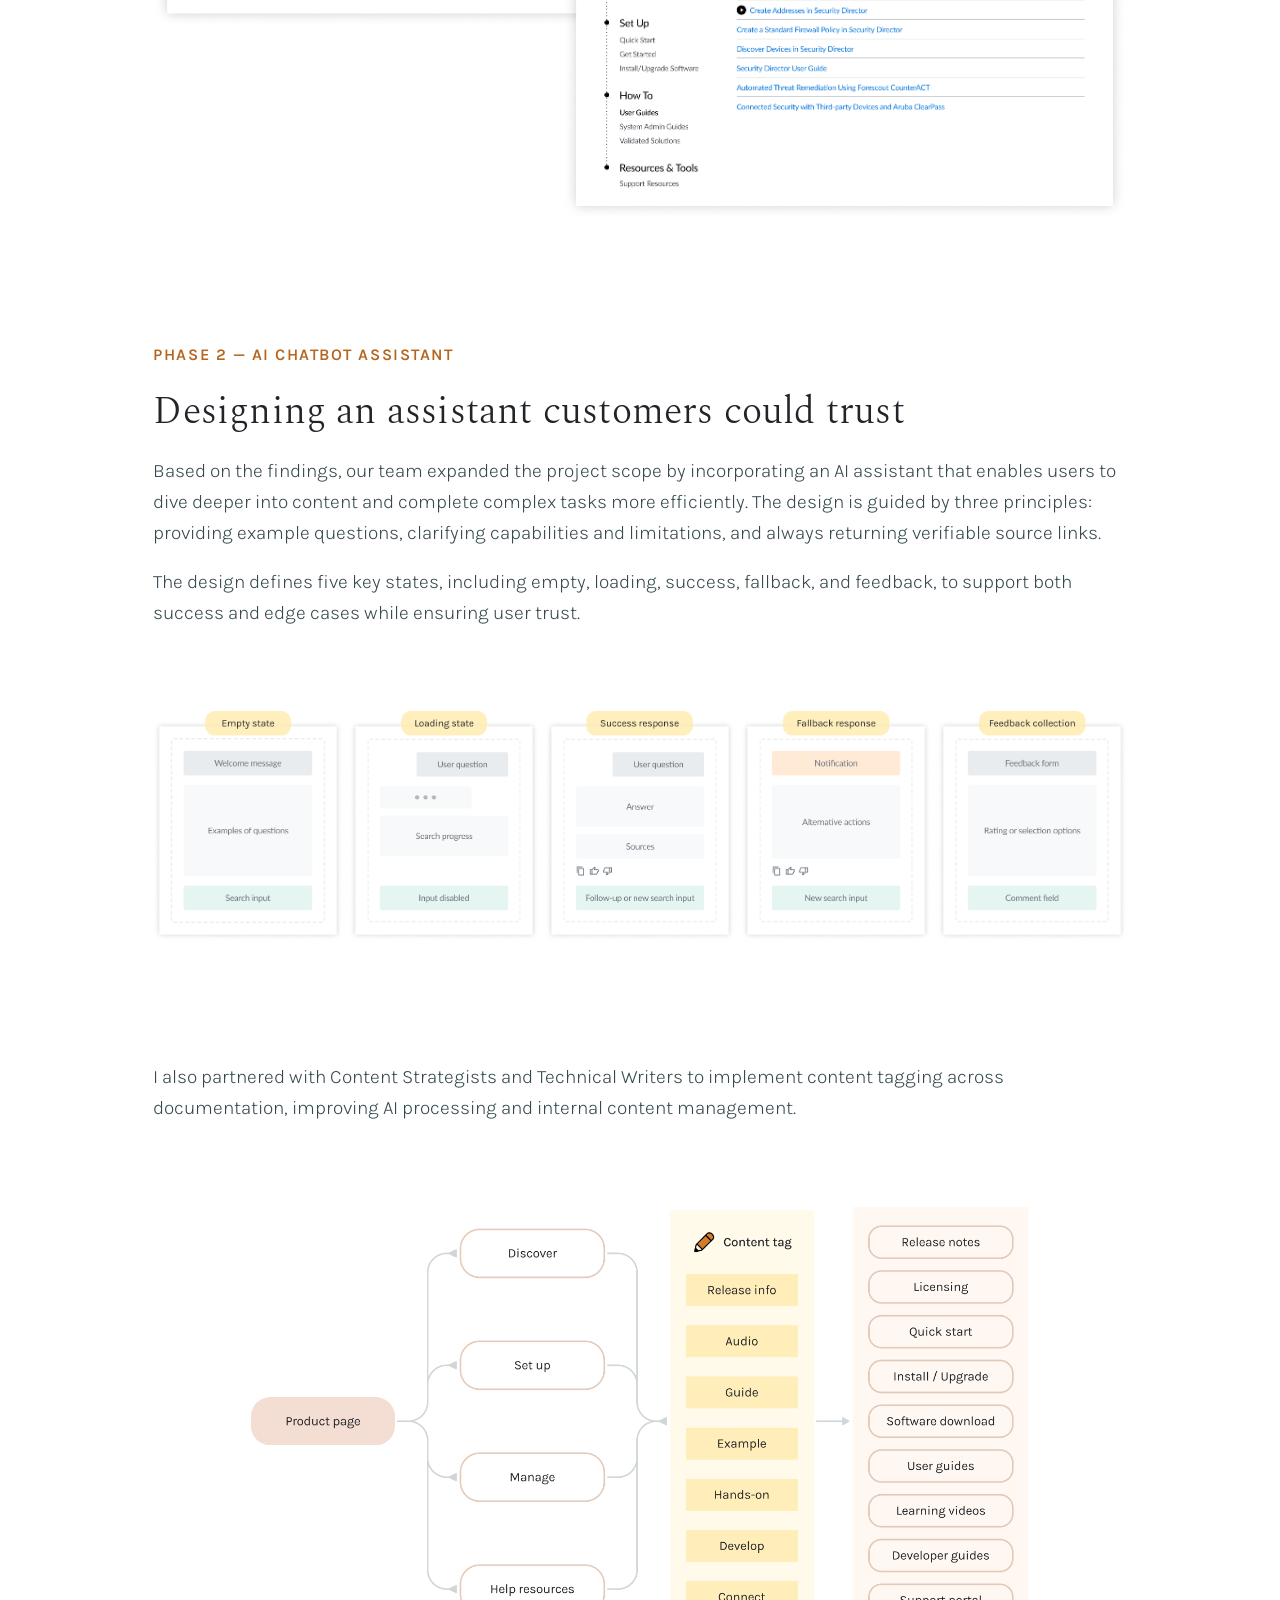
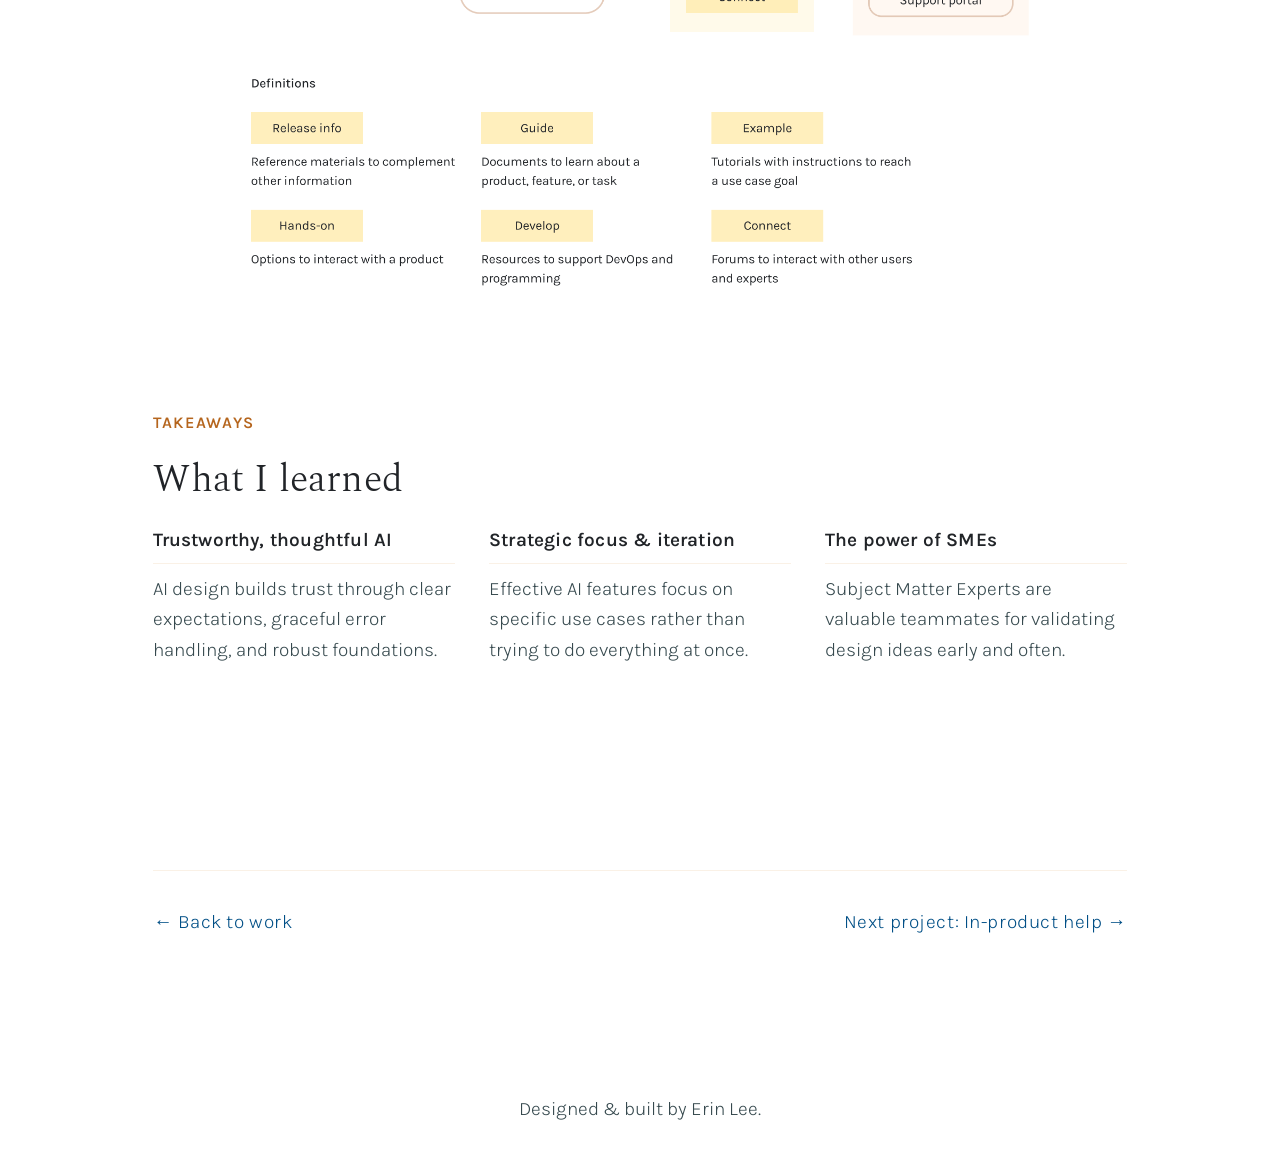
==== commit eef91771: "Update project content" ====
--- a/documentation-redesign.html
+++ b/documentation-redesign.html
@@ -79,15 +79,15 @@
       <div class="pain-point-grid">
         <div class="pain-point-item">
           <h3>Poor organization</h3>
-          <p>Long lists of links made it difficult for users to find the right documentation.</p>
-        </div>
-        <div class="pain-point-item">
-          <h3>Inconsistent labeling</h3>
-          <p>Different categories across products made navigation confusing.</p>
+          <p>Long lists of links made it difficult to find the right documentation.</p>
+        </div>
+        <div class="pain-point-item">
+          <h3>Inconsistent categories</h3>
+          <p>Inconsistent category naming across products made content less predictable and harder to navigate.</p>
         </div>
       </div>
       <div class="callout-banner">
-        <p>Goal: A logical content structure enhanced with conversational AI to guide users and surface relevant information.</p>
+        <p>Goal: A logical content structure enhanced with conversational AI to help customers discover relevant information throughout their product journey.</p>
       </div>
     </section>
 
@@ -156,7 +156,7 @@
         <div class="pain-point-item">
           <h3>Improvement</h3>
           <p>Enhance content variety &mdash; Analytics insights and internal interviews indicated demand for integrated video tutorials and training materials.</p>
-          <p>Reduce clicks &mdash; Usability study showed users struggle to find documentation when unfamiliar with technical terminology and want faster access.</p>
+          <p>Reduce clicks &mdash; Usability study showed participants struggle to find specific resources when unfamiliar with technical terminology and want faster access.</p>
         </div>
       </div> </section>
 
@@ -167,7 +167,7 @@
     <section class="case-section" id="ai-assistant">
       <p class="section-label">Phase 2 &mdash; AI chatbot assistant</p>
       <h2>Designing an assistant customers could trust</h2>
-      <p>Based on the findings, our team expanded the project scope with an AI assistant to better connect user intent to content. The design is guided by three principles: providing example questions, clarifying capabilities and limitations, and always returning verifiable source links.</p>
+      <p>Based on the findings, our team expanded the project scope by incorporating an AI assistant that enables users to dive deeper into content and complete complex tasks more efficiently. The design is guided by three principles: providing example questions, clarifying capabilities and limitations, and always returning verifiable source links.</p>
       <p>The design defines five key states, including empty, loading, success, fallback, and feedback, to support both success and edge cases while ensuring user trust.</p>
     </section>
 
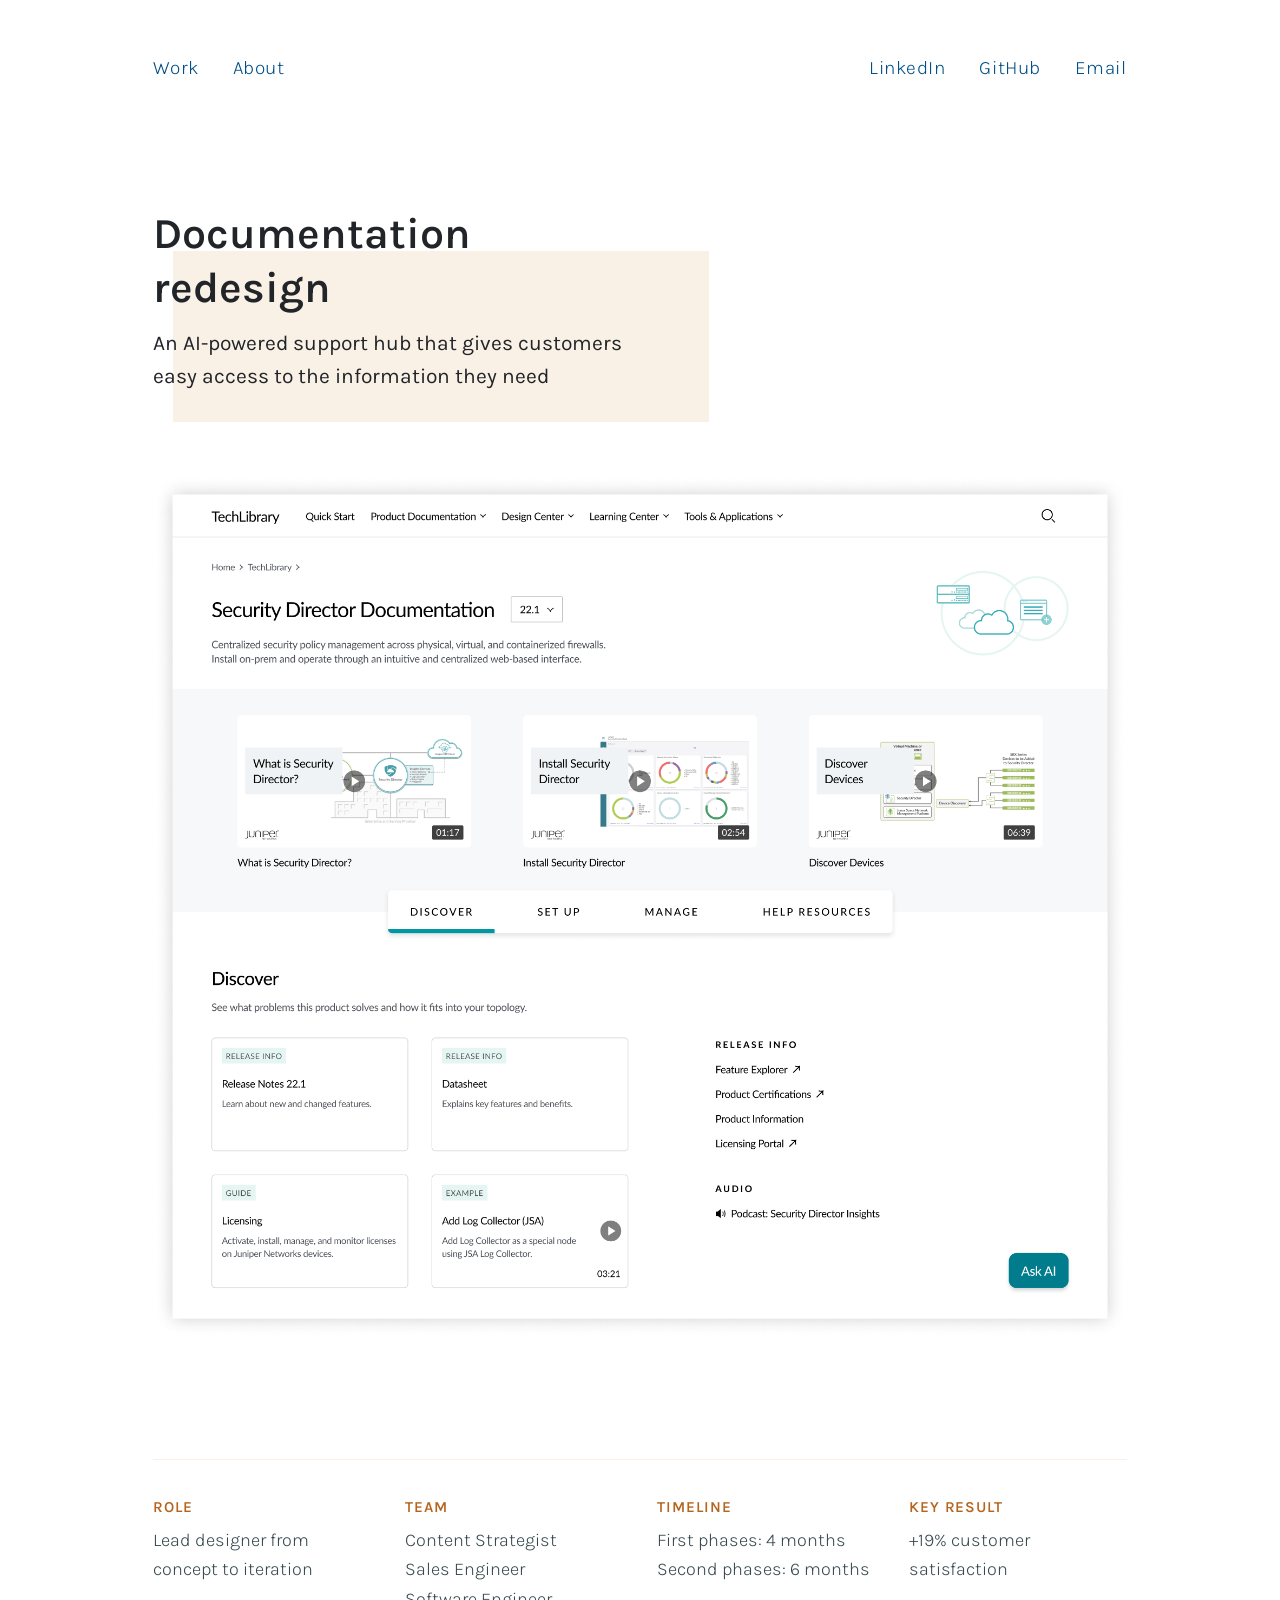
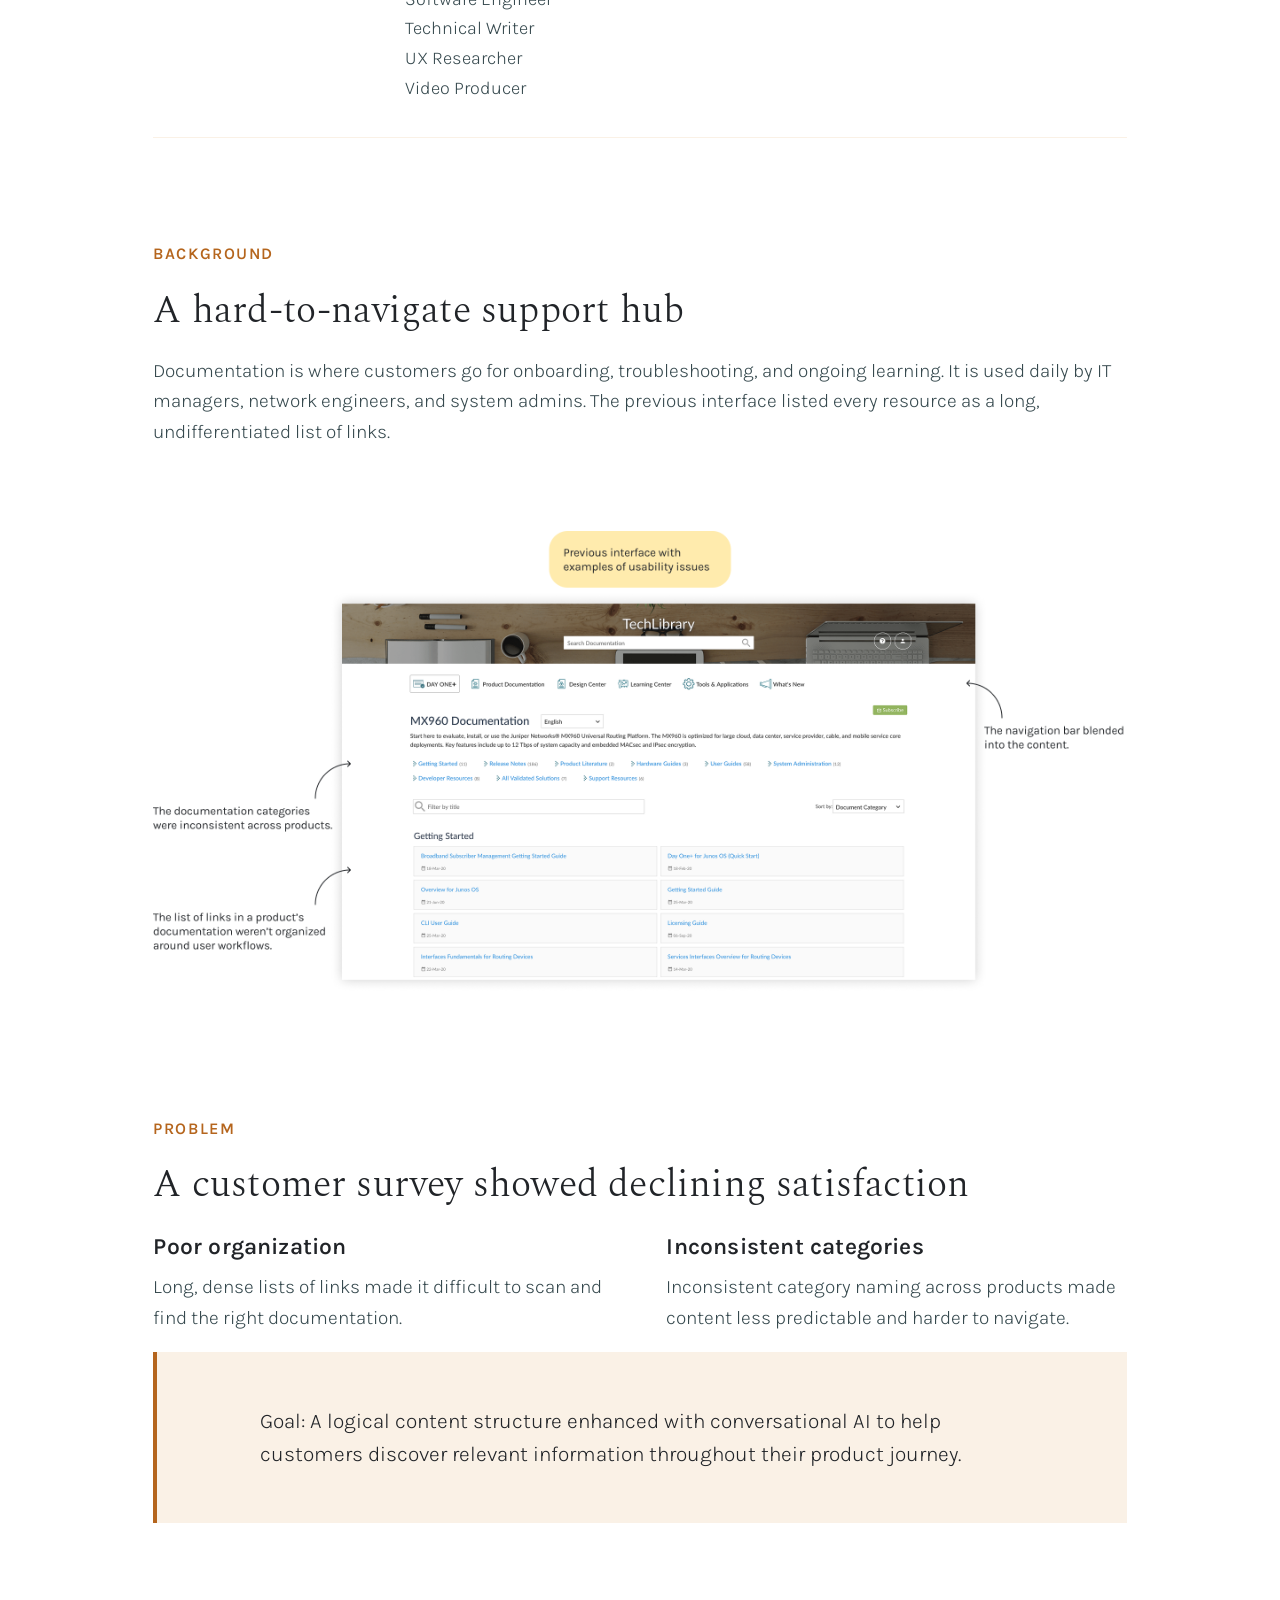
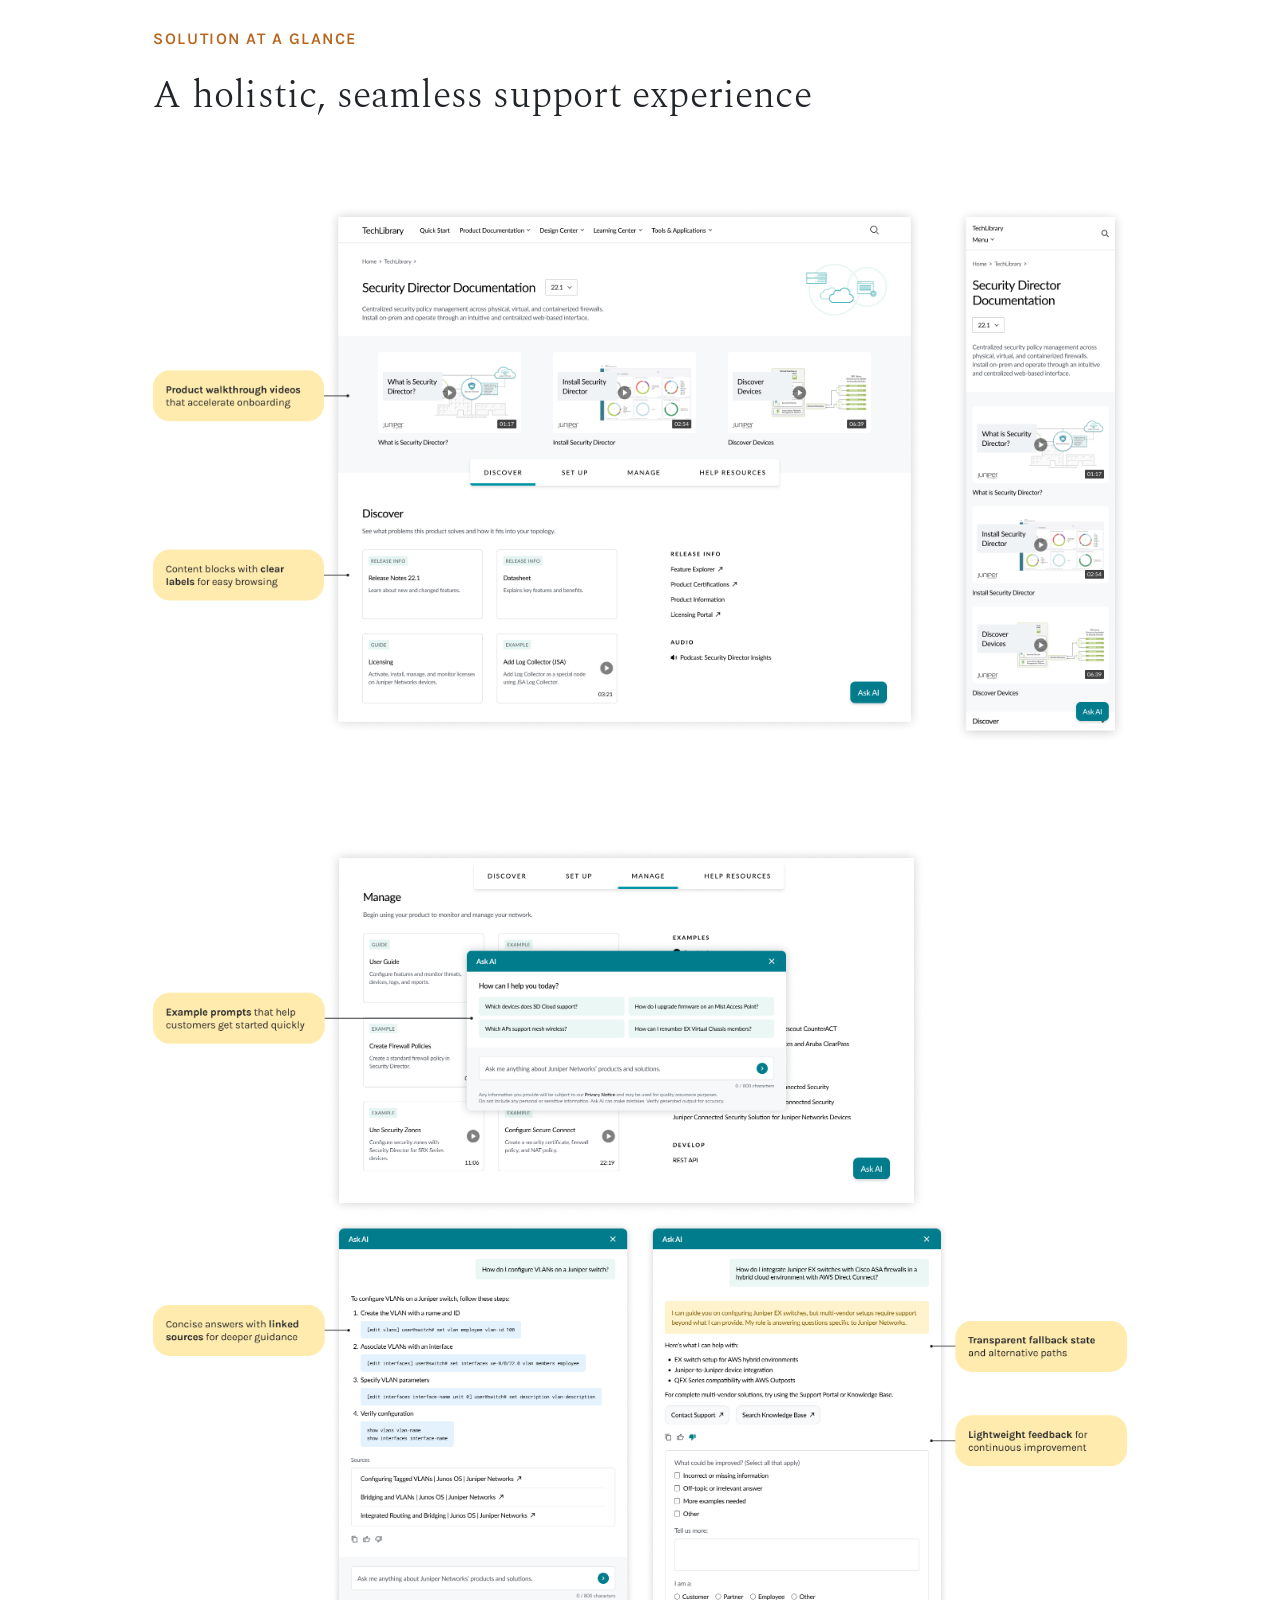
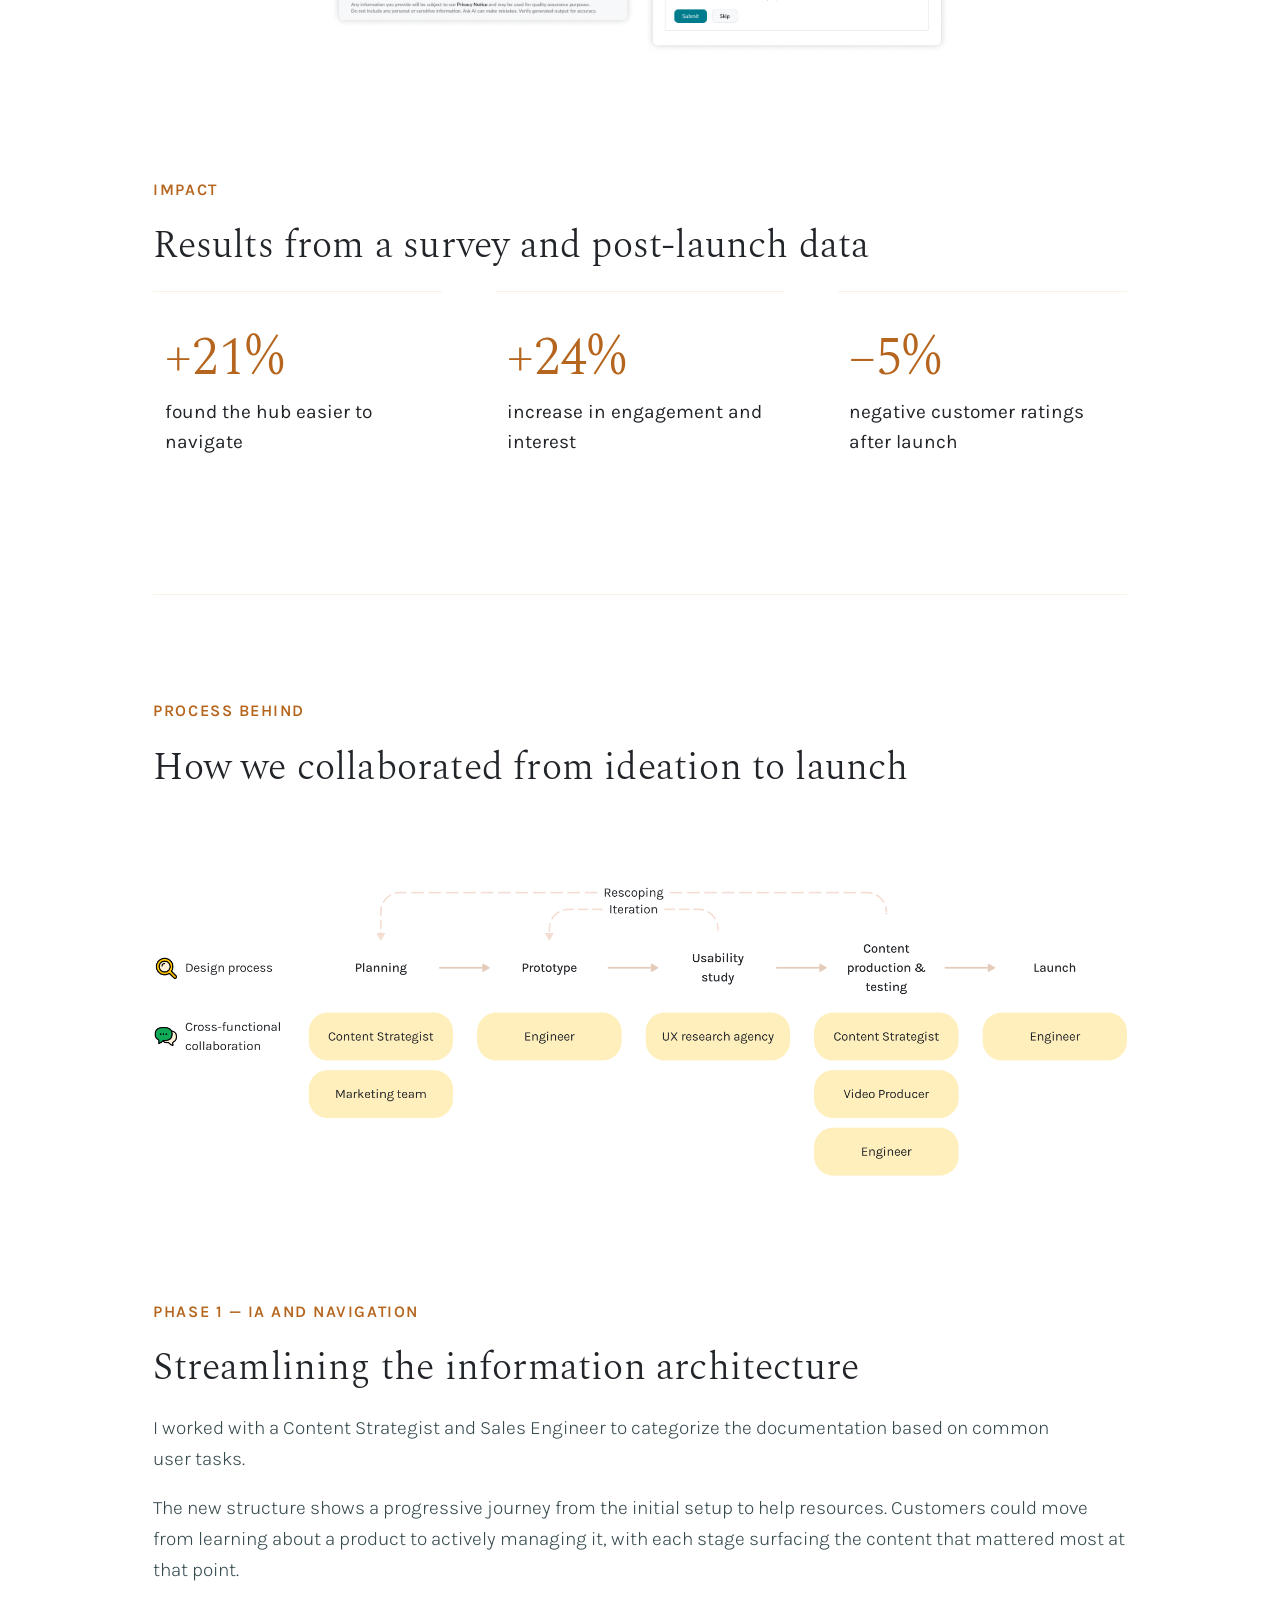
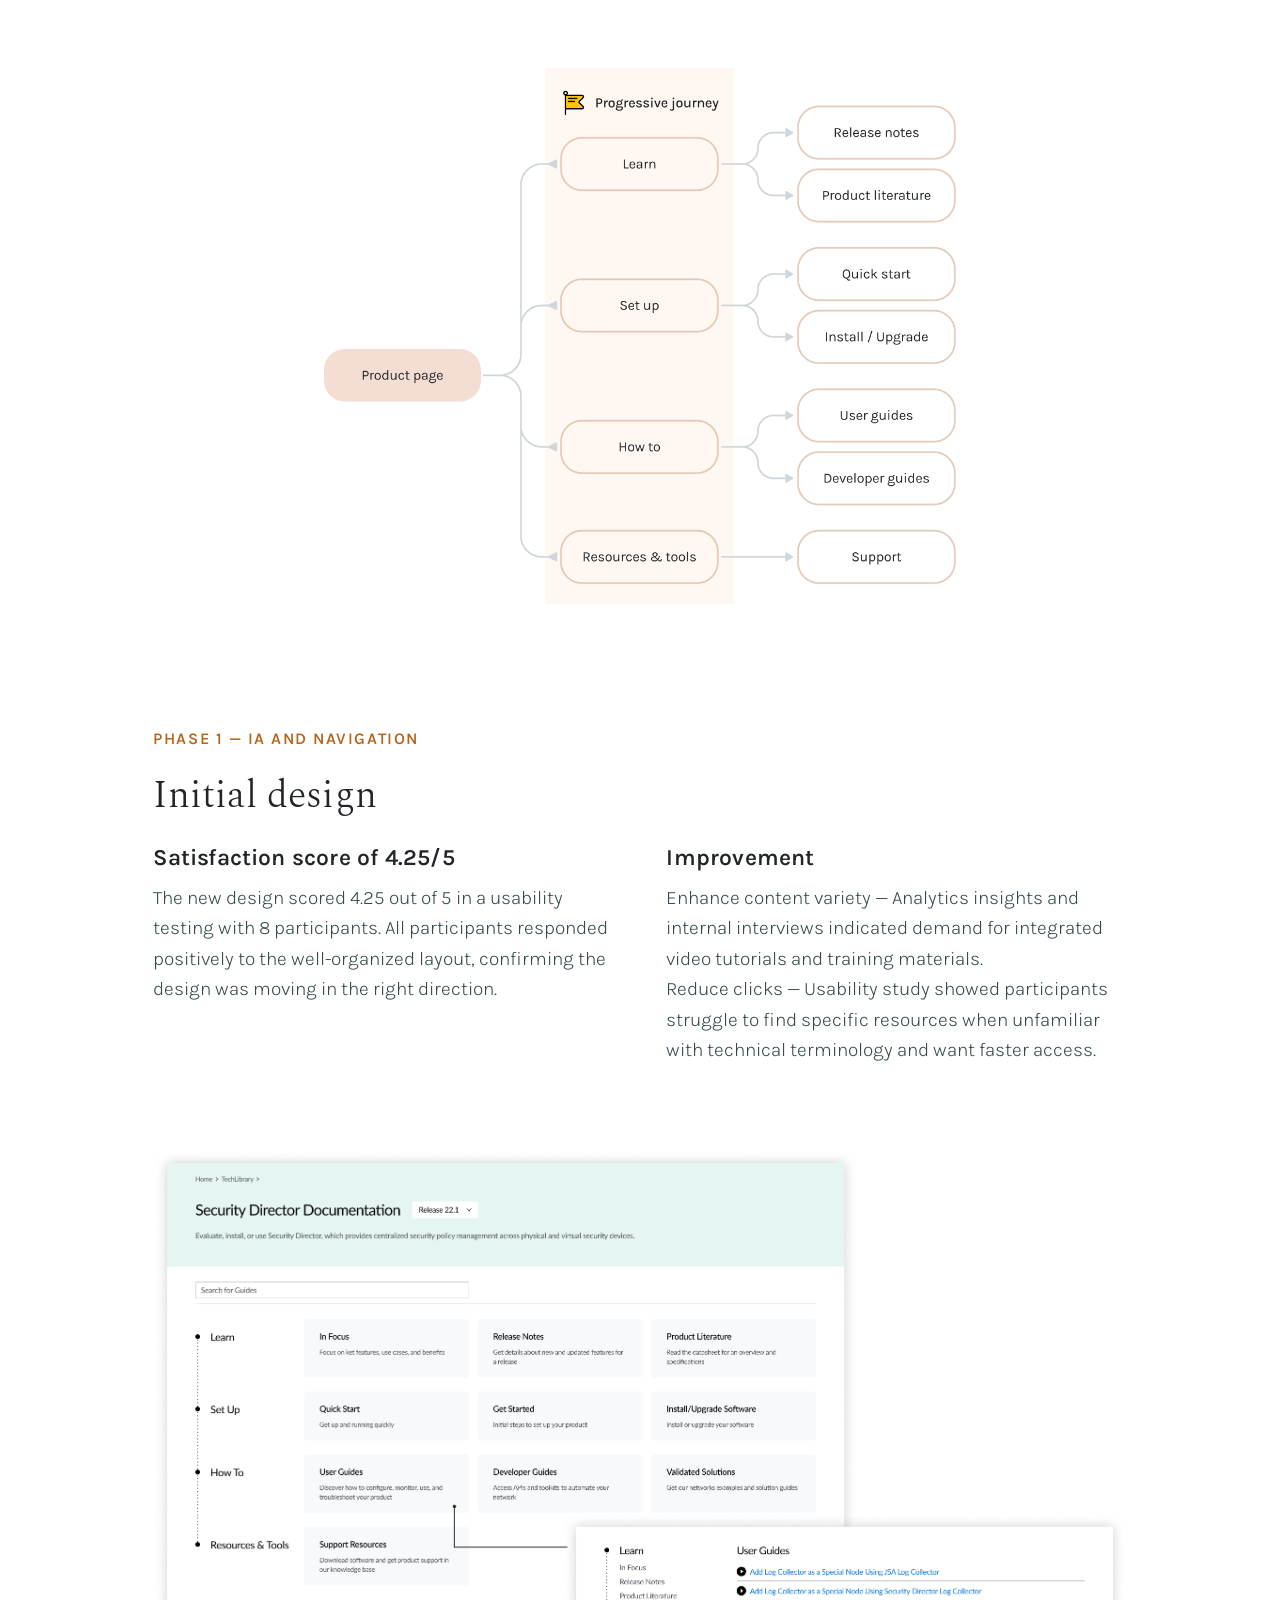
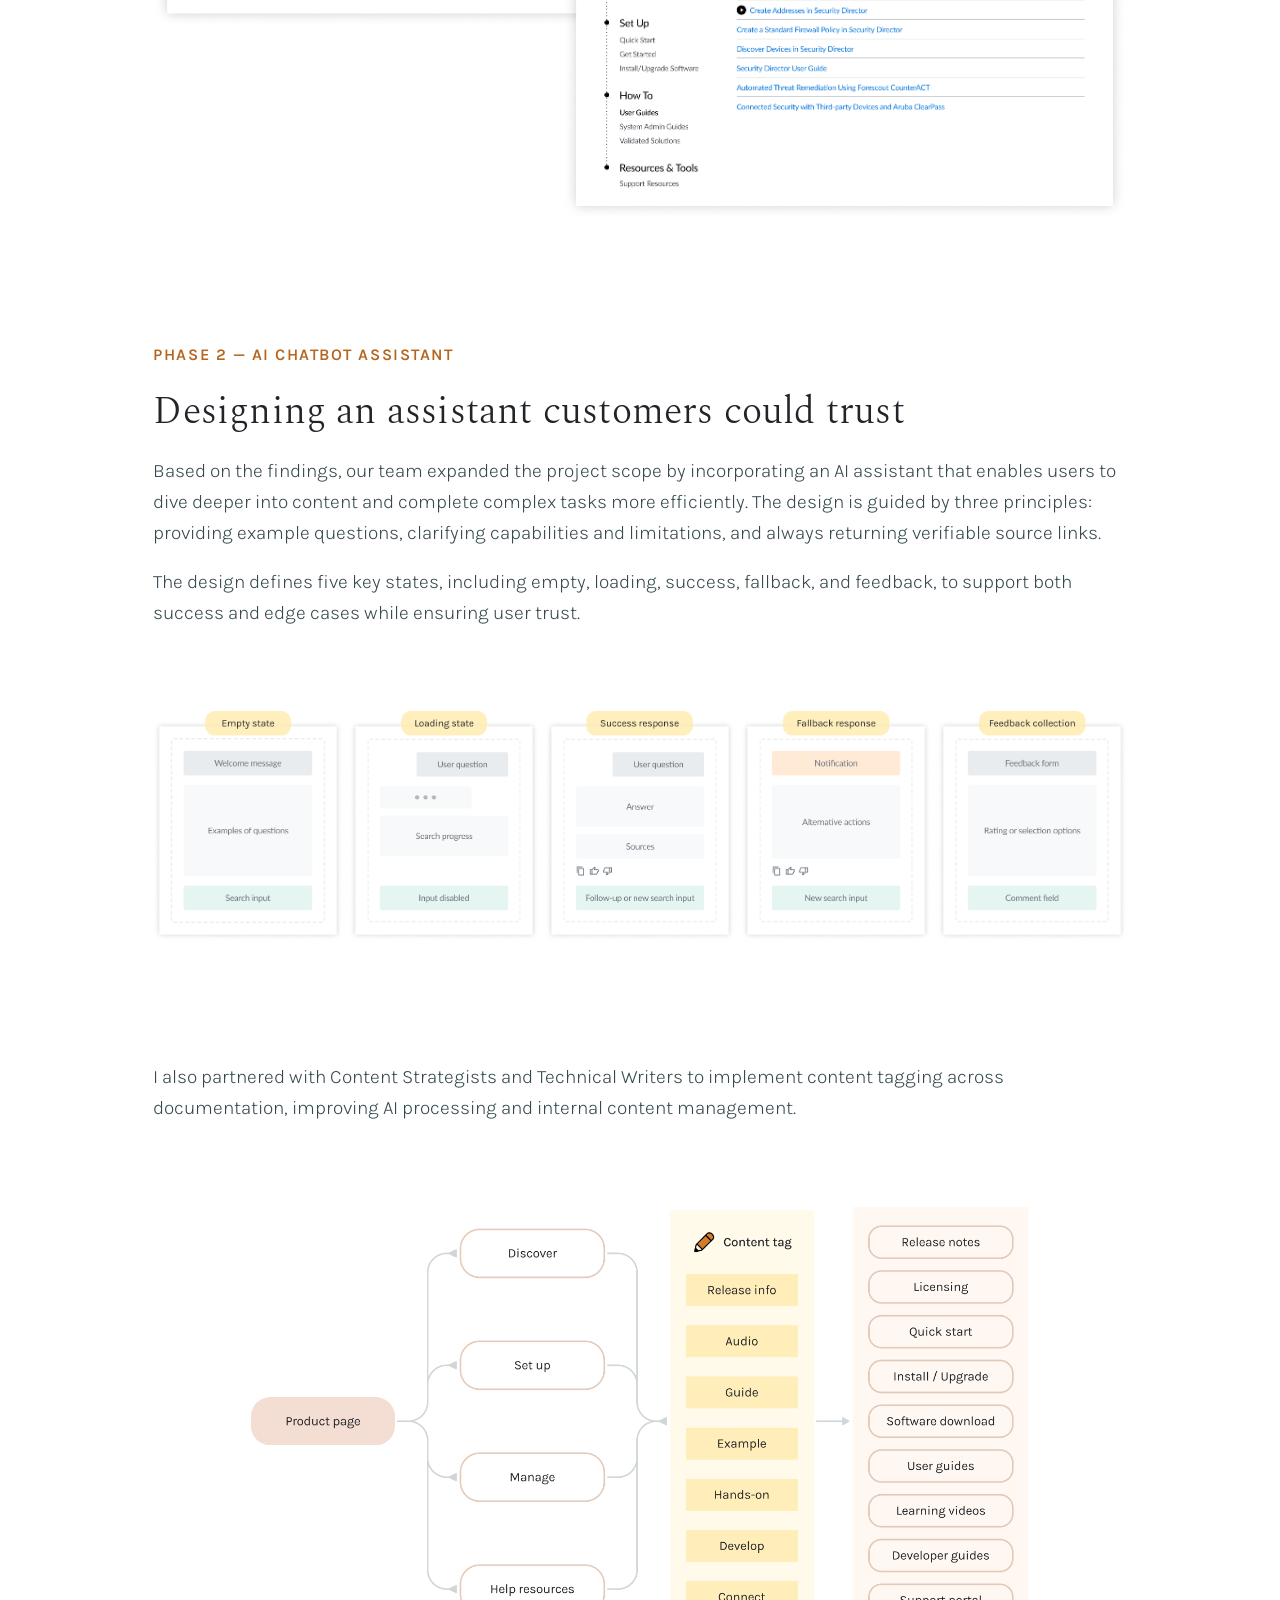
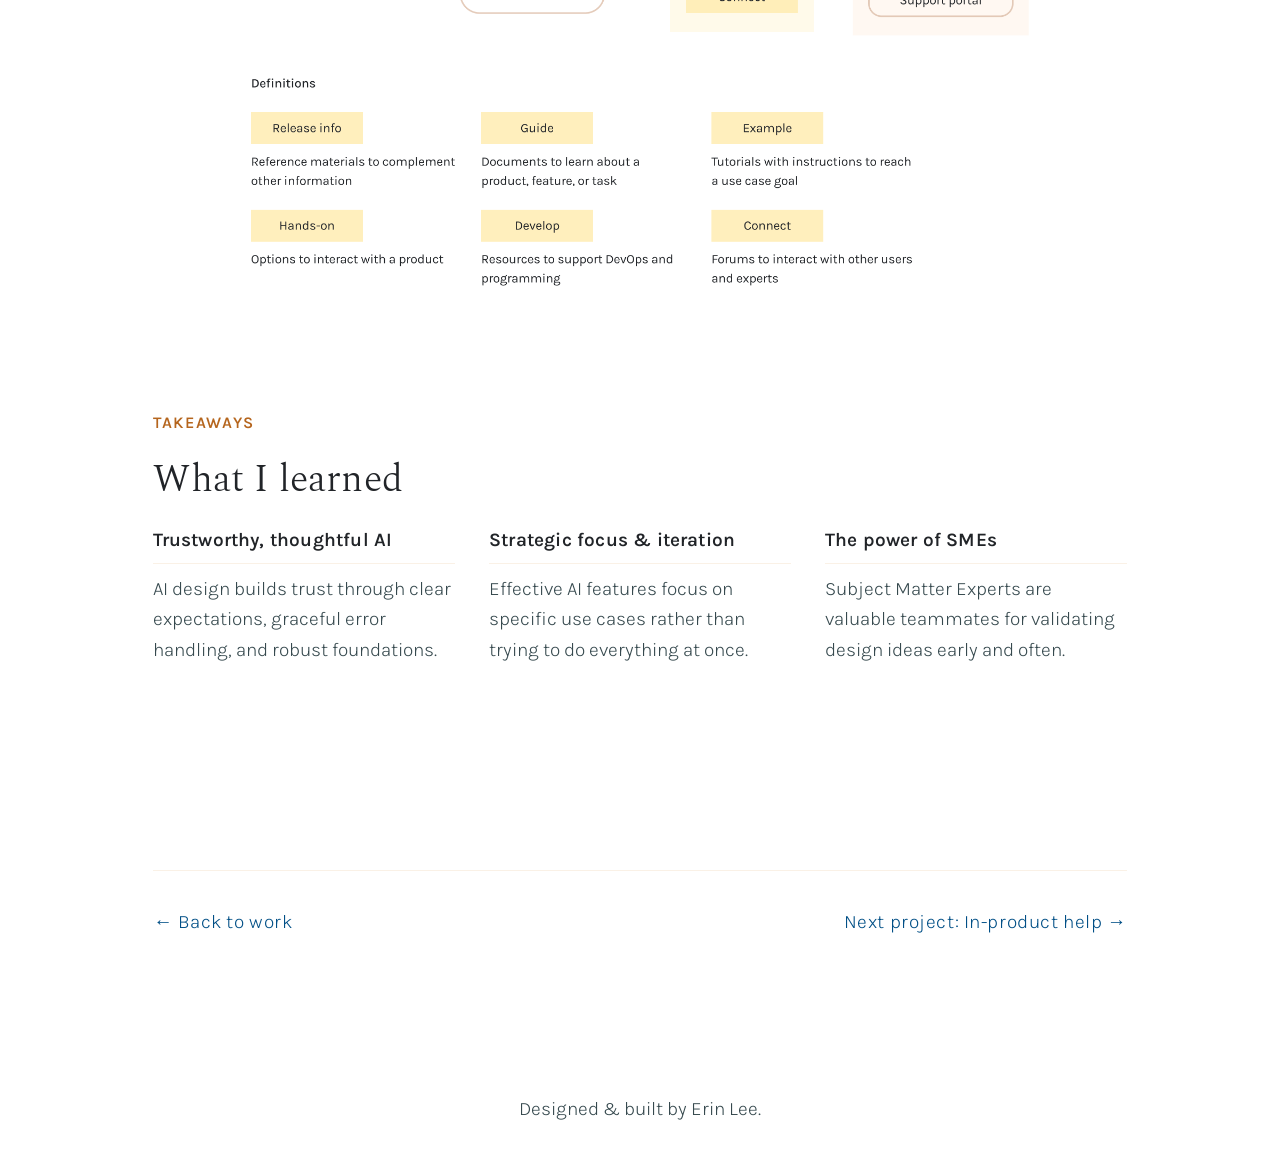
==== commit 39d1232b: "Update project content" ====
--- a/documentation-redesign.html
+++ b/documentation-redesign.html
@@ -79,7 +79,7 @@
       <div class="pain-point-grid">
         <div class="pain-point-item">
           <h3>Poor organization</h3>
-          <p>Long lists of links made it difficult to find the right documentation.</p>
+          <p>Long, dense lists of links made it difficult to scan and find the right documentation.</p>
         </div>
         <div class="pain-point-item">
           <h3>Inconsistent categories</h3>
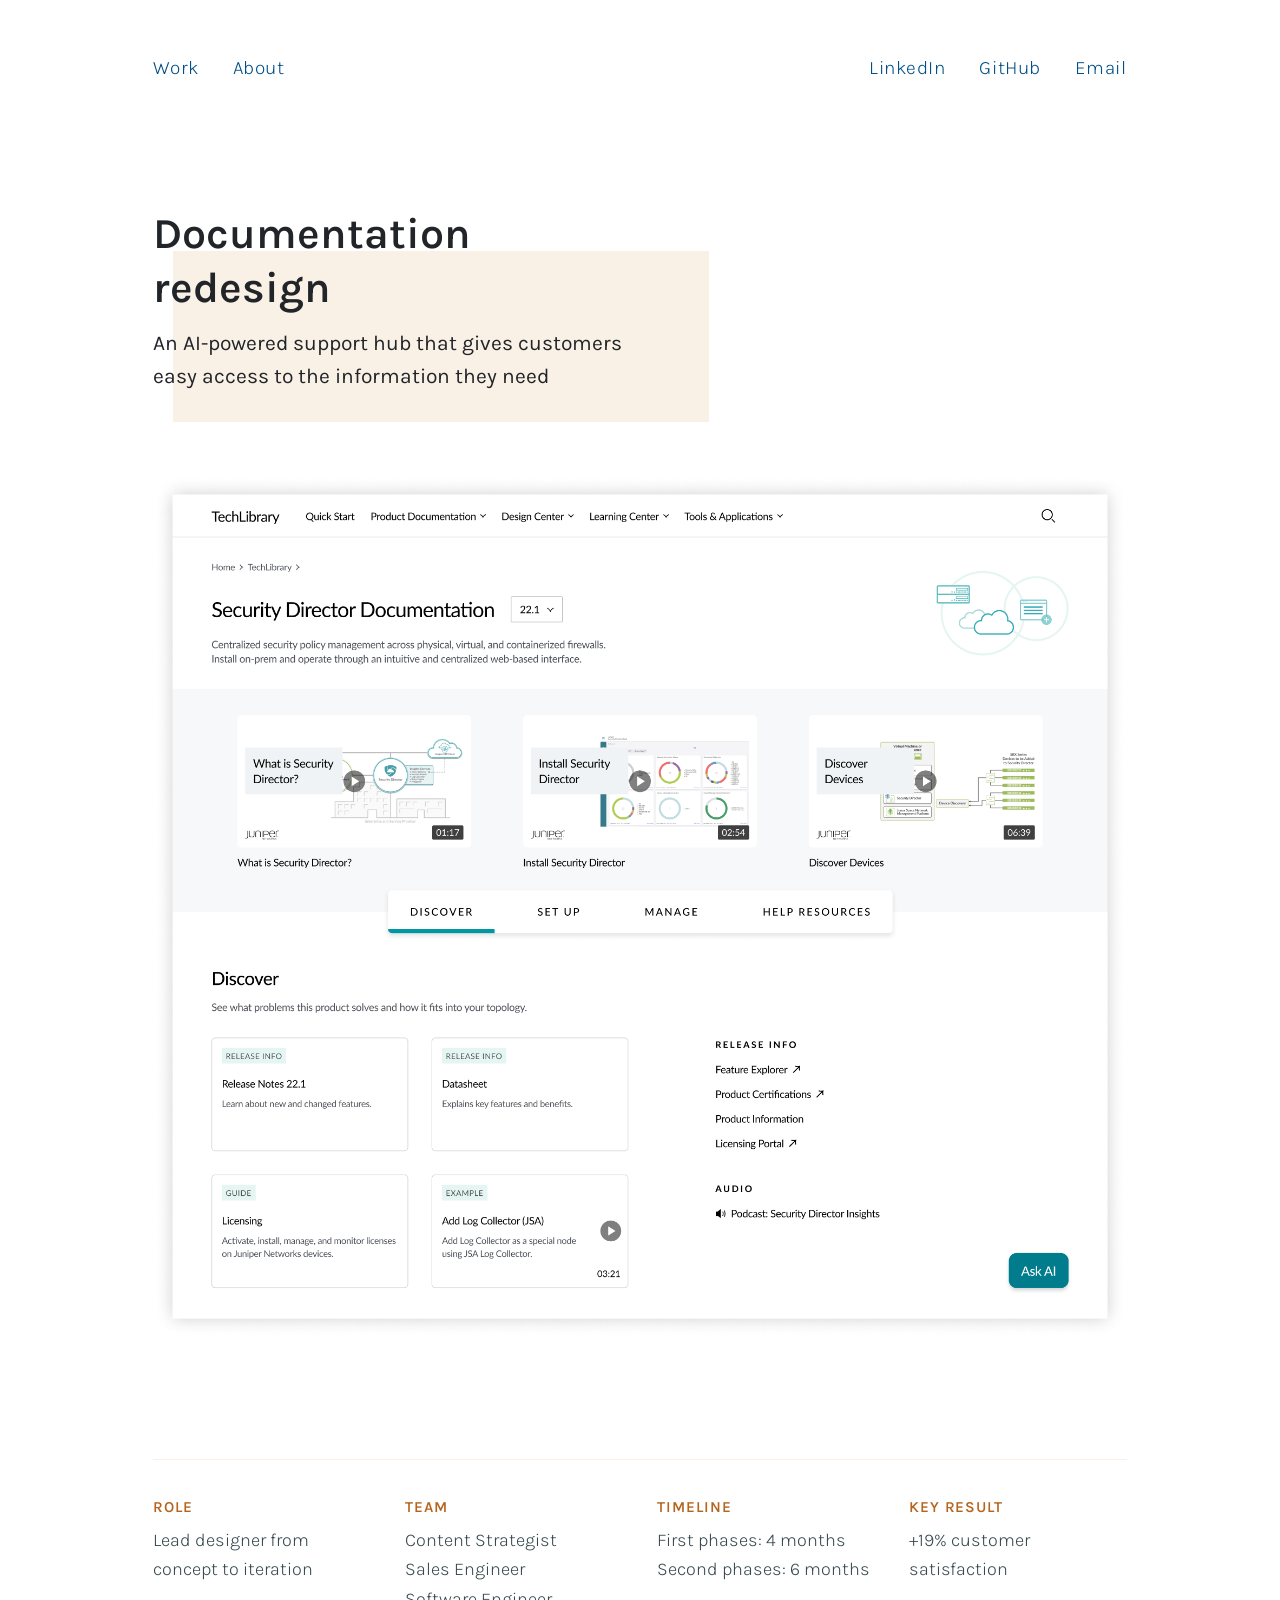
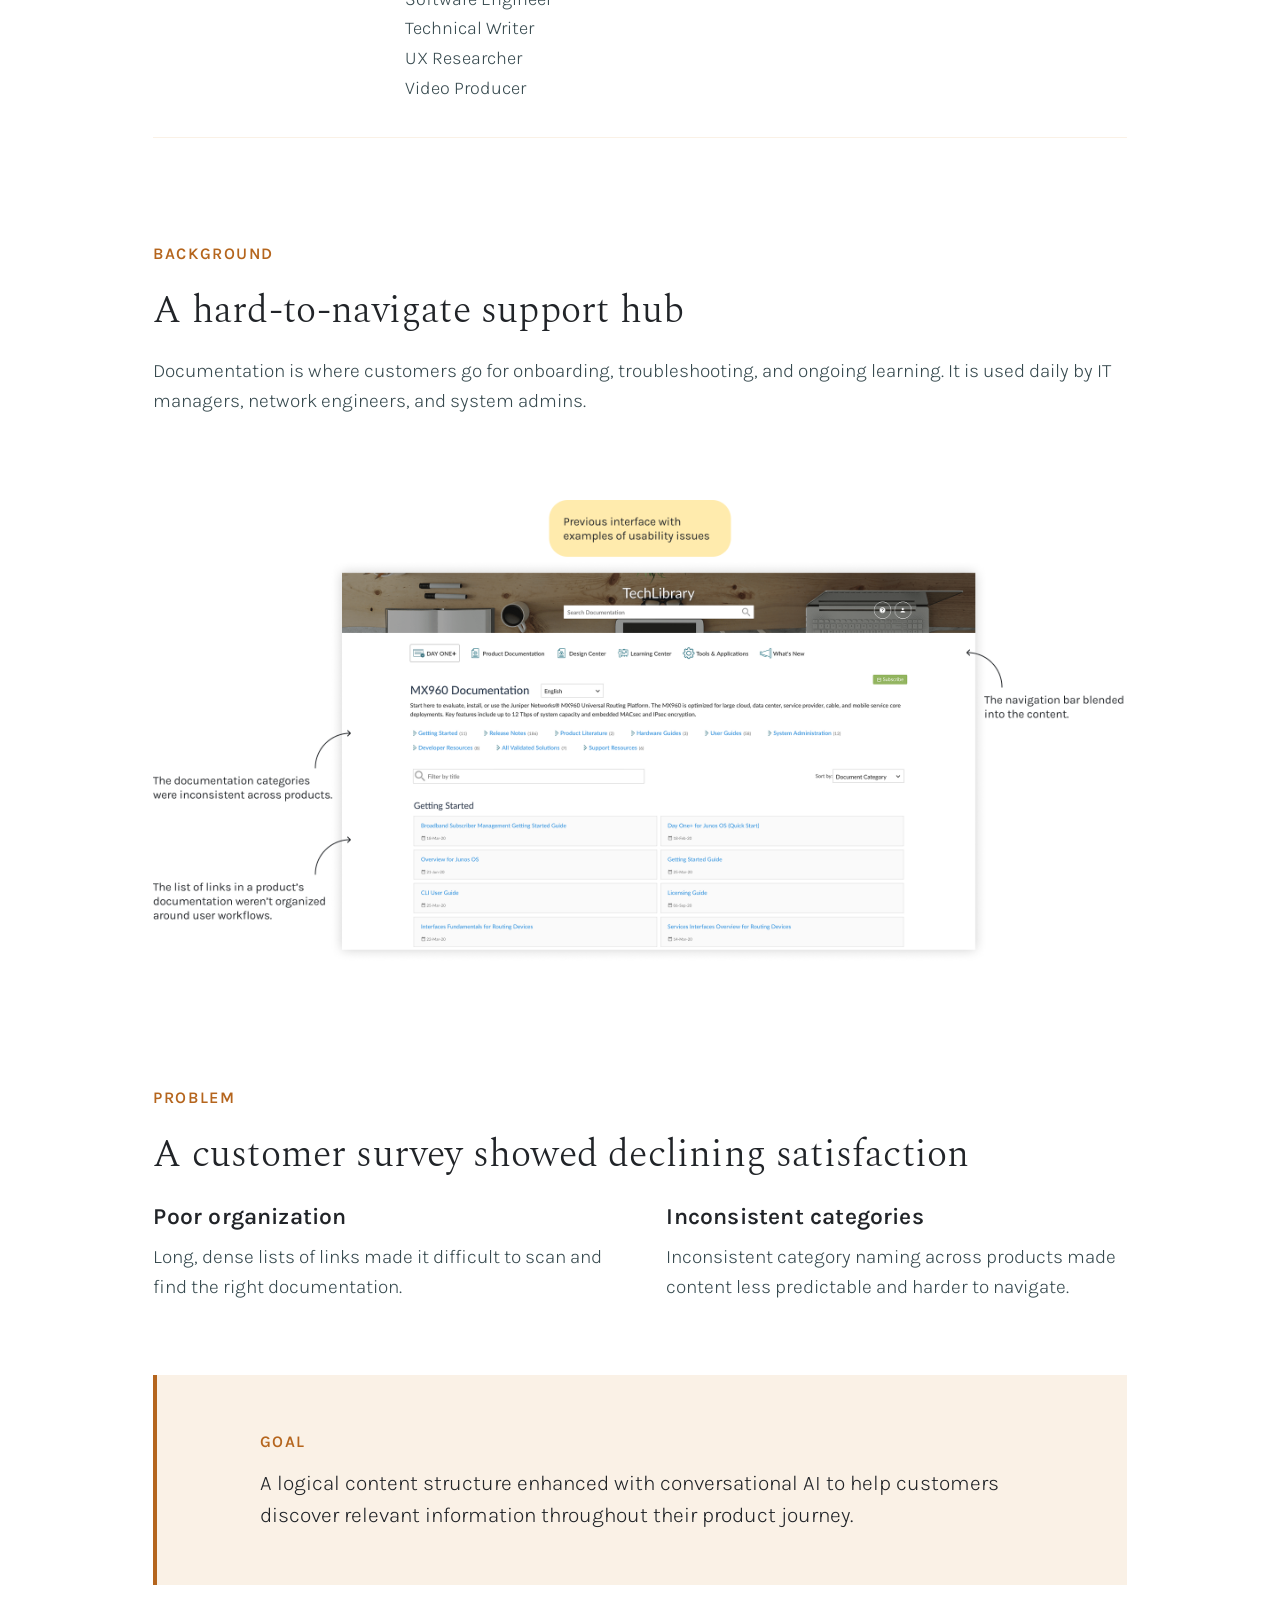
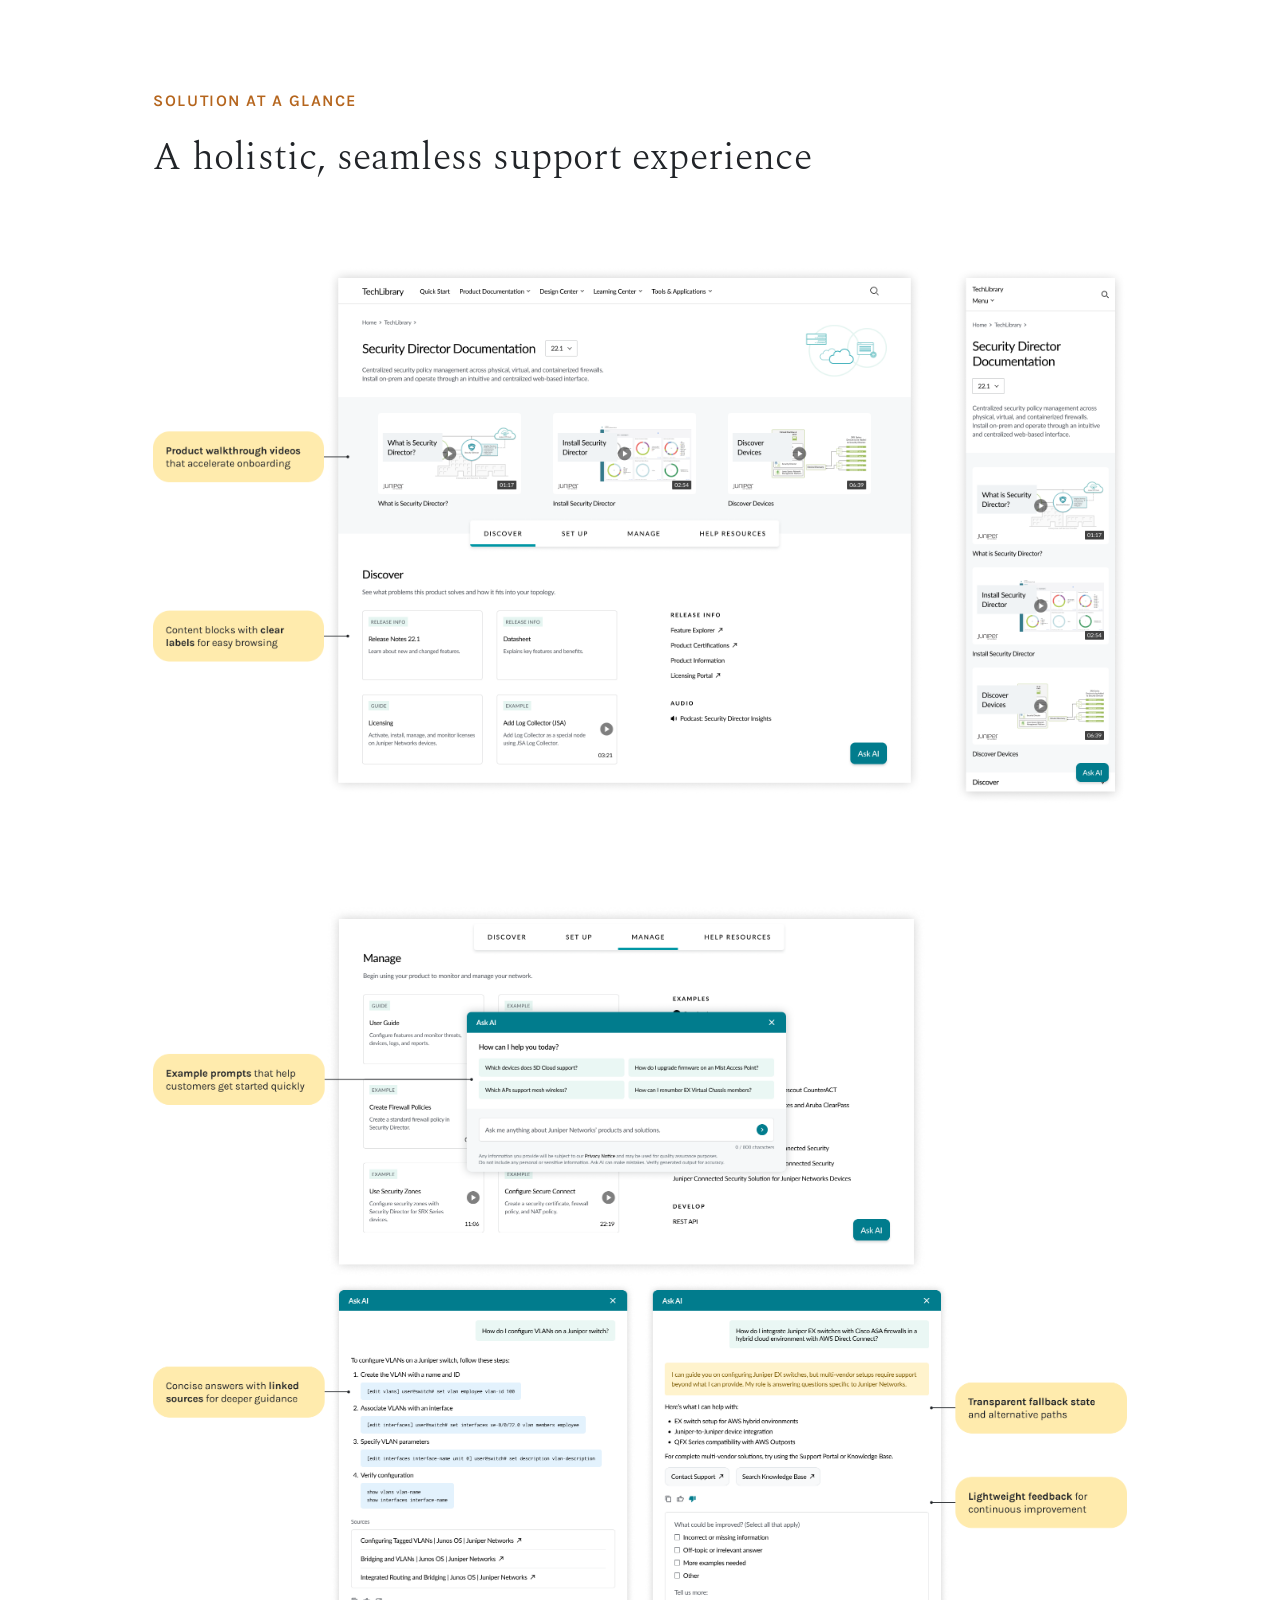
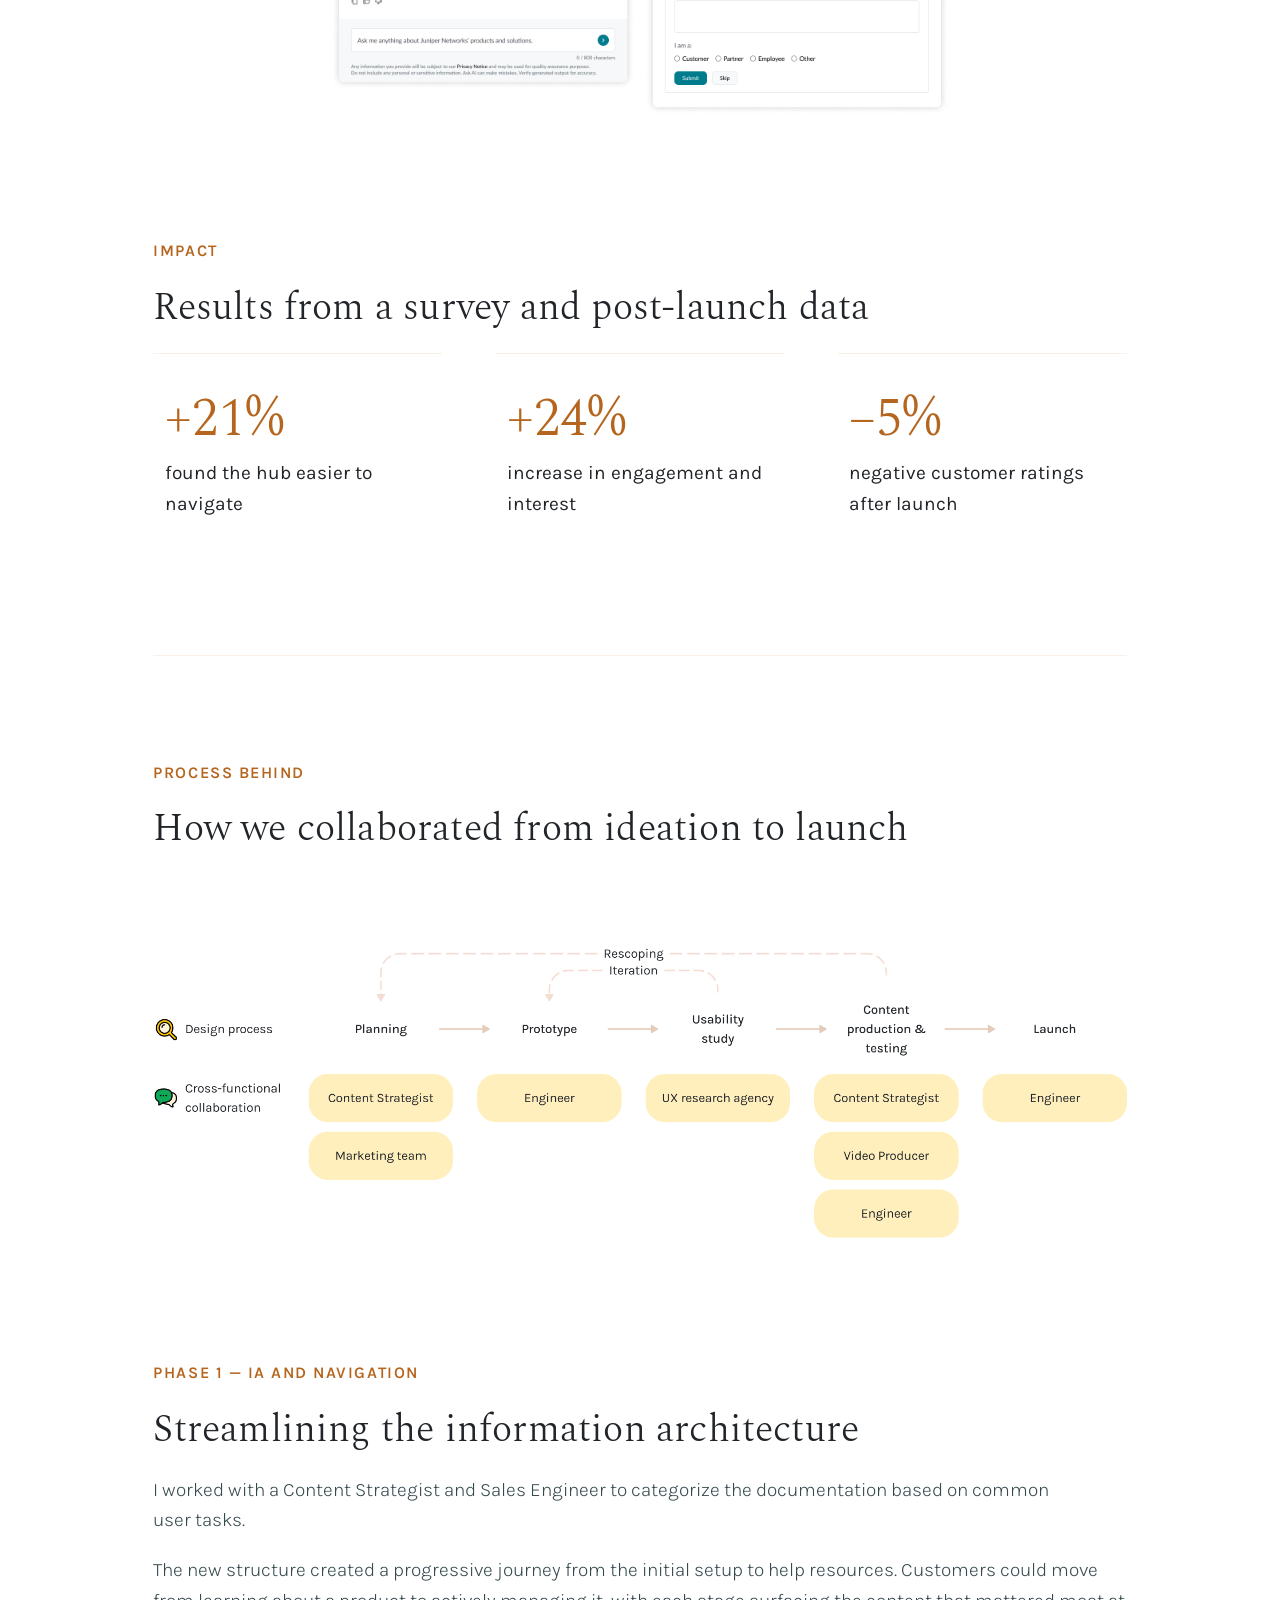
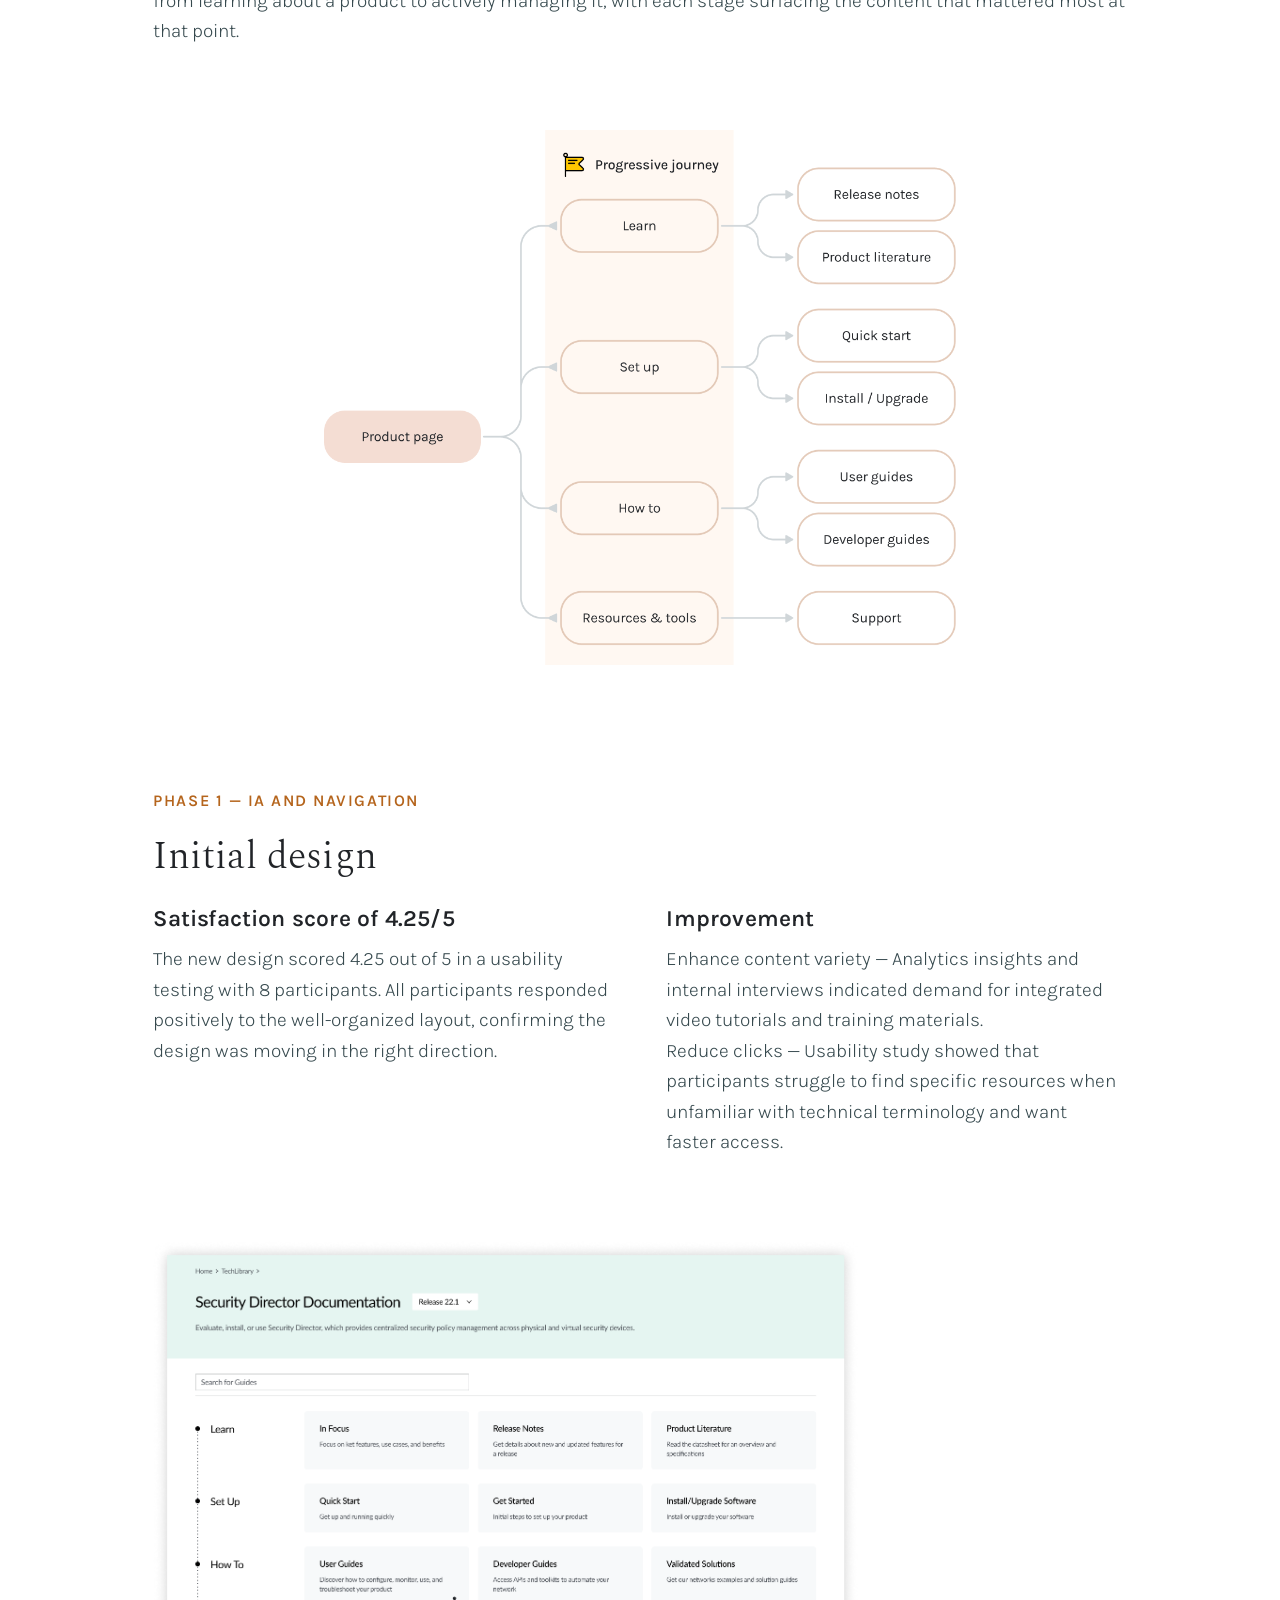
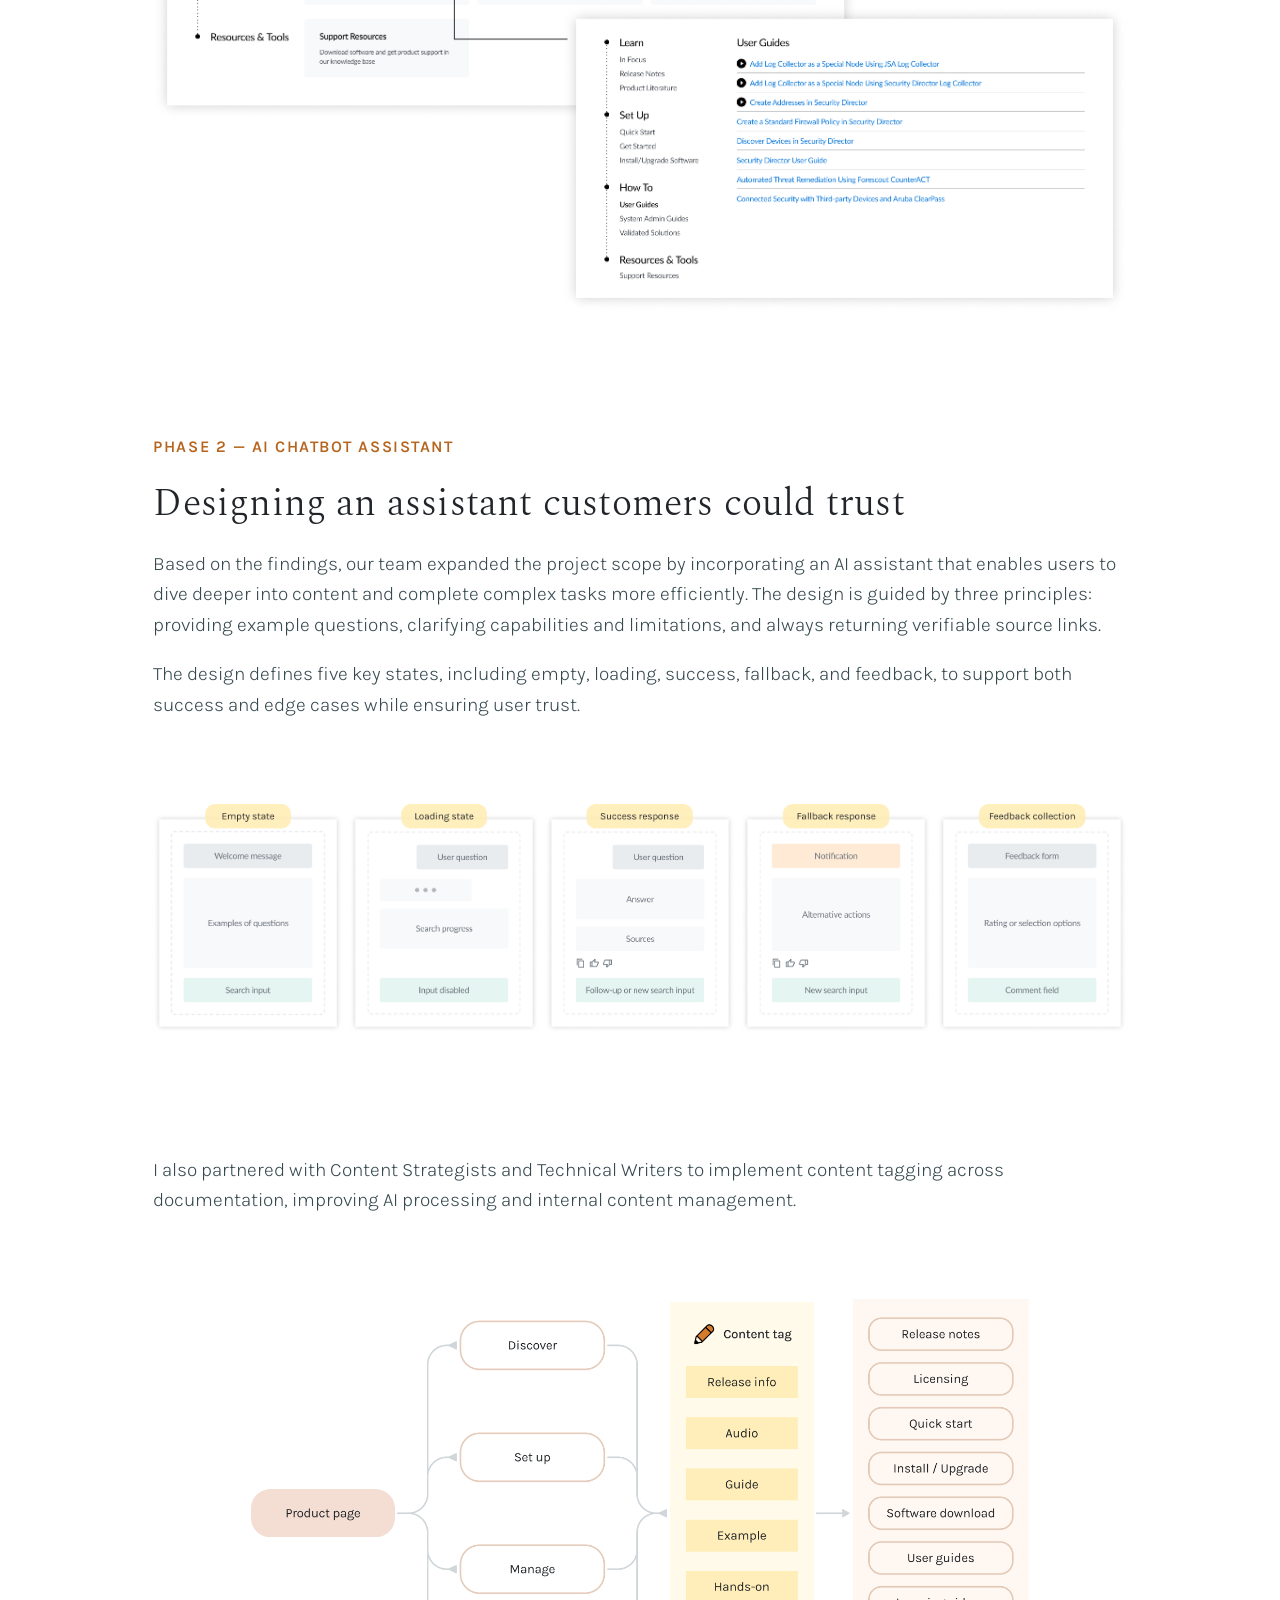
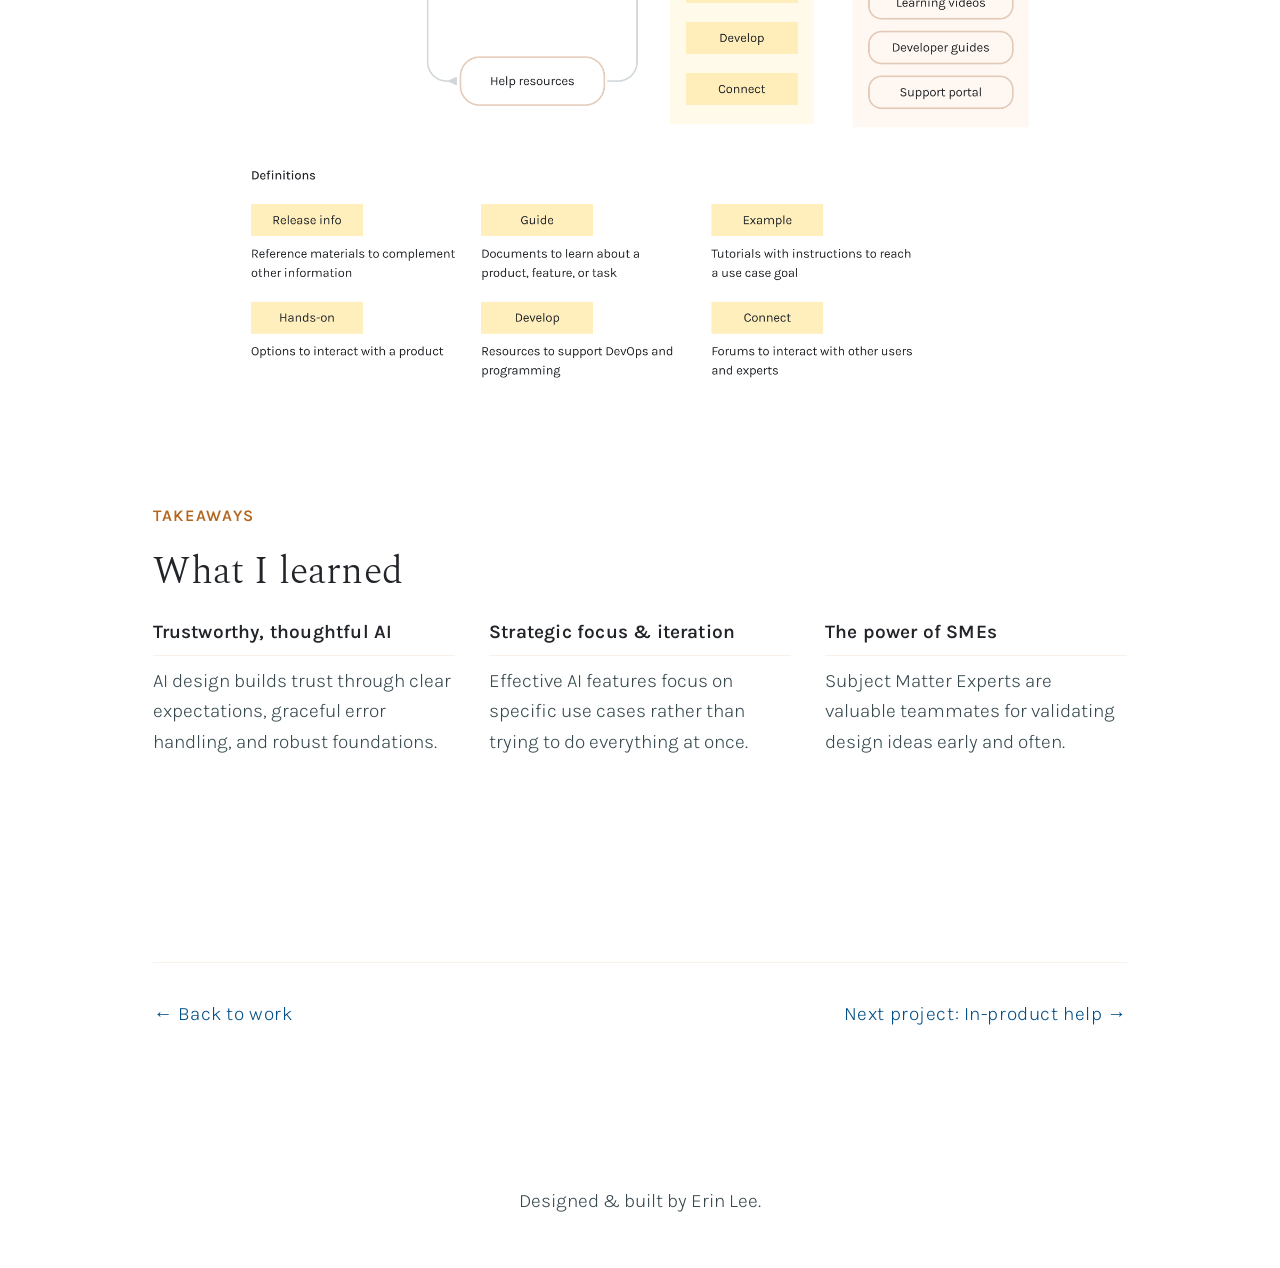
==== commit ce3315a8: "Update project content" ====
--- a/documentation-redesign.html
+++ b/documentation-redesign.html
@@ -66,7 +66,7 @@
     <section class="case-section" id="background">
       <p class="section-label">Background</p>
       <h2>A hard-to-navigate support hub</h2>
-      <p>Documentation is where customers go for onboarding, troubleshooting, and ongoing learning. It is used daily by IT managers, network engineers, and system admins. The previous interface listed every resource as a long, undifferentiated list of links.</p>
+      <p>Documentation is where customers go for onboarding, troubleshooting, and ongoing learning. It is used daily by IT managers, network engineers, and system admins.</p>
     </section>
 
     <div class="full-bleed-container">
@@ -87,7 +87,8 @@
         </div>
       </div>
       <div class="callout-banner">
-        <p>Goal: A logical content structure enhanced with conversational AI to help customers discover relevant information throughout their product journey.</p>
+        <p class="section-label">Goal</p>
+        <p>A logical content structure enhanced with conversational AI to help customers discover relevant information throughout their product journey.</p>
       </div>
     </section>
 
@@ -138,7 +139,7 @@
       <p class="section-label">Phase 1 &mdash; IA and navigation</p>
       <h2>Streamlining the information architecture</h2>
       <p>I worked with a Content Strategist and Sales Engineer to categorize the documentation based on common user tasks.</p>
-      <p>The new structure shows a progressive journey from the initial setup to help resources. Customers could move from learning about a product to actively managing it, with each stage surfacing the content that mattered most at that point.</p>
+      <p>The new structure created a progressive journey from the initial setup to help resources. Customers could move from learning about a product to actively managing it, with each stage surfacing the content that mattered most at that point.</p>
     </section>
 
     <div class="full-bleed-container">
@@ -156,7 +157,7 @@
         <div class="pain-point-item">
           <h3>Improvement</h3>
           <p>Enhance content variety &mdash; Analytics insights and internal interviews indicated demand for integrated video tutorials and training materials.</p>
-          <p>Reduce clicks &mdash; Usability study showed participants struggle to find specific resources when unfamiliar with technical terminology and want faster access.</p>
+          <p>Reduce clicks &mdash; Usability study showed that participants struggle to find specific resources when unfamiliar with technical terminology and want faster access.</p>
         </div>
       </div> </section>
 
--- a/style.css
+++ b/style.css
@@ -294,6 +294,18 @@
   gap: var(--spacing-sm);
 }
 
+.next-steps-list {
+  display: flex;
+  flex-direction: column;
+  list-style: disc;
+  padding-left: 1.2em;
+  gap: var(--spacing-sm);
+  color: var(--color-text-secondary);
+  font-weight: 300;
+  font-size: 1rem;
+  text-wrap: pretty;
+}
+
 /* Match main nav styling for lower navigation links */
 .case-footer-nav {
   display: flex;
@@ -458,9 +470,19 @@
   border-left: 4px solid var(--color-case-accent);
 }
 
+.pain-point-grid + .callout-banner {
+  margin-top: var(--spacing-lg);
+}
+
 .callout-banner p {
   color: var(--color-text-primary);
   font-size: 1.1rem;
+}
+
+.callout-banner p.section-label {
+  color: var(--color-case-accent);
+  font-size: 0.85rem;
+  margin-bottom: var(--spacing-xs);
 }
 
 .section-divider {
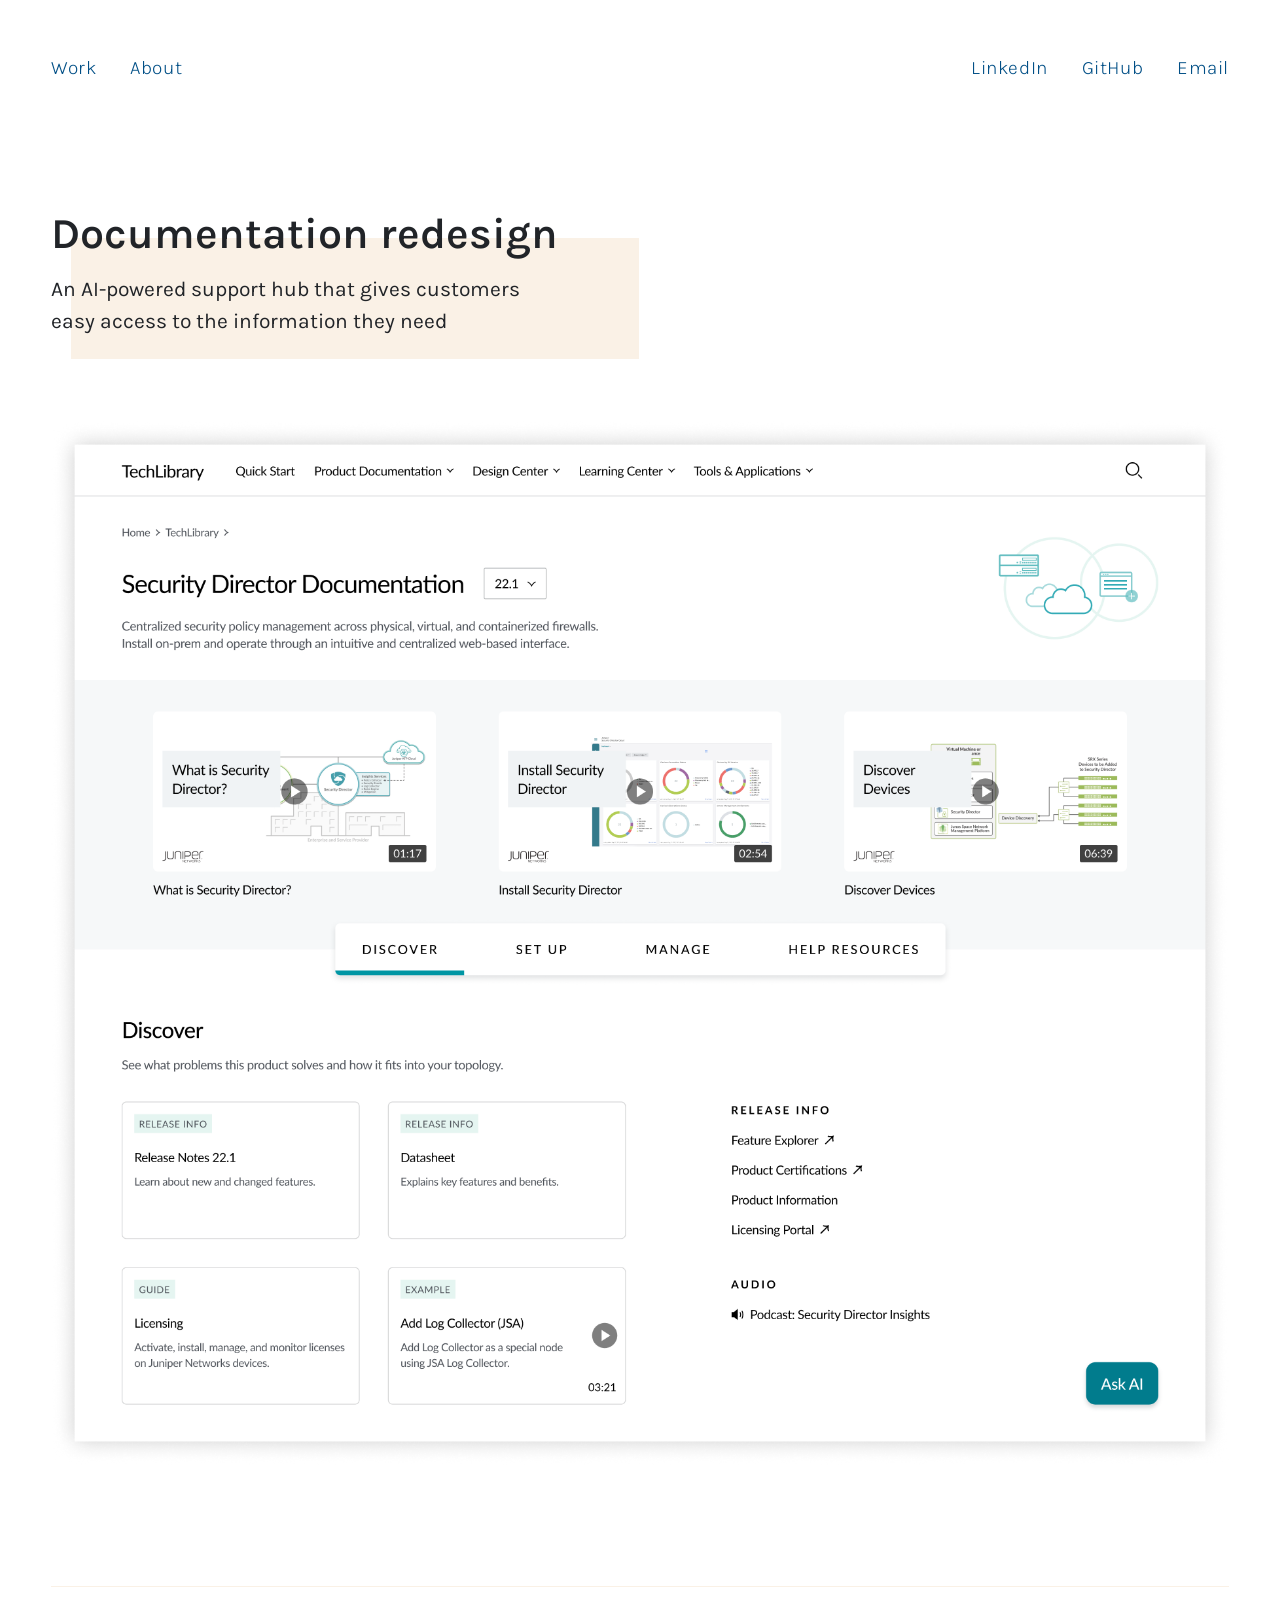
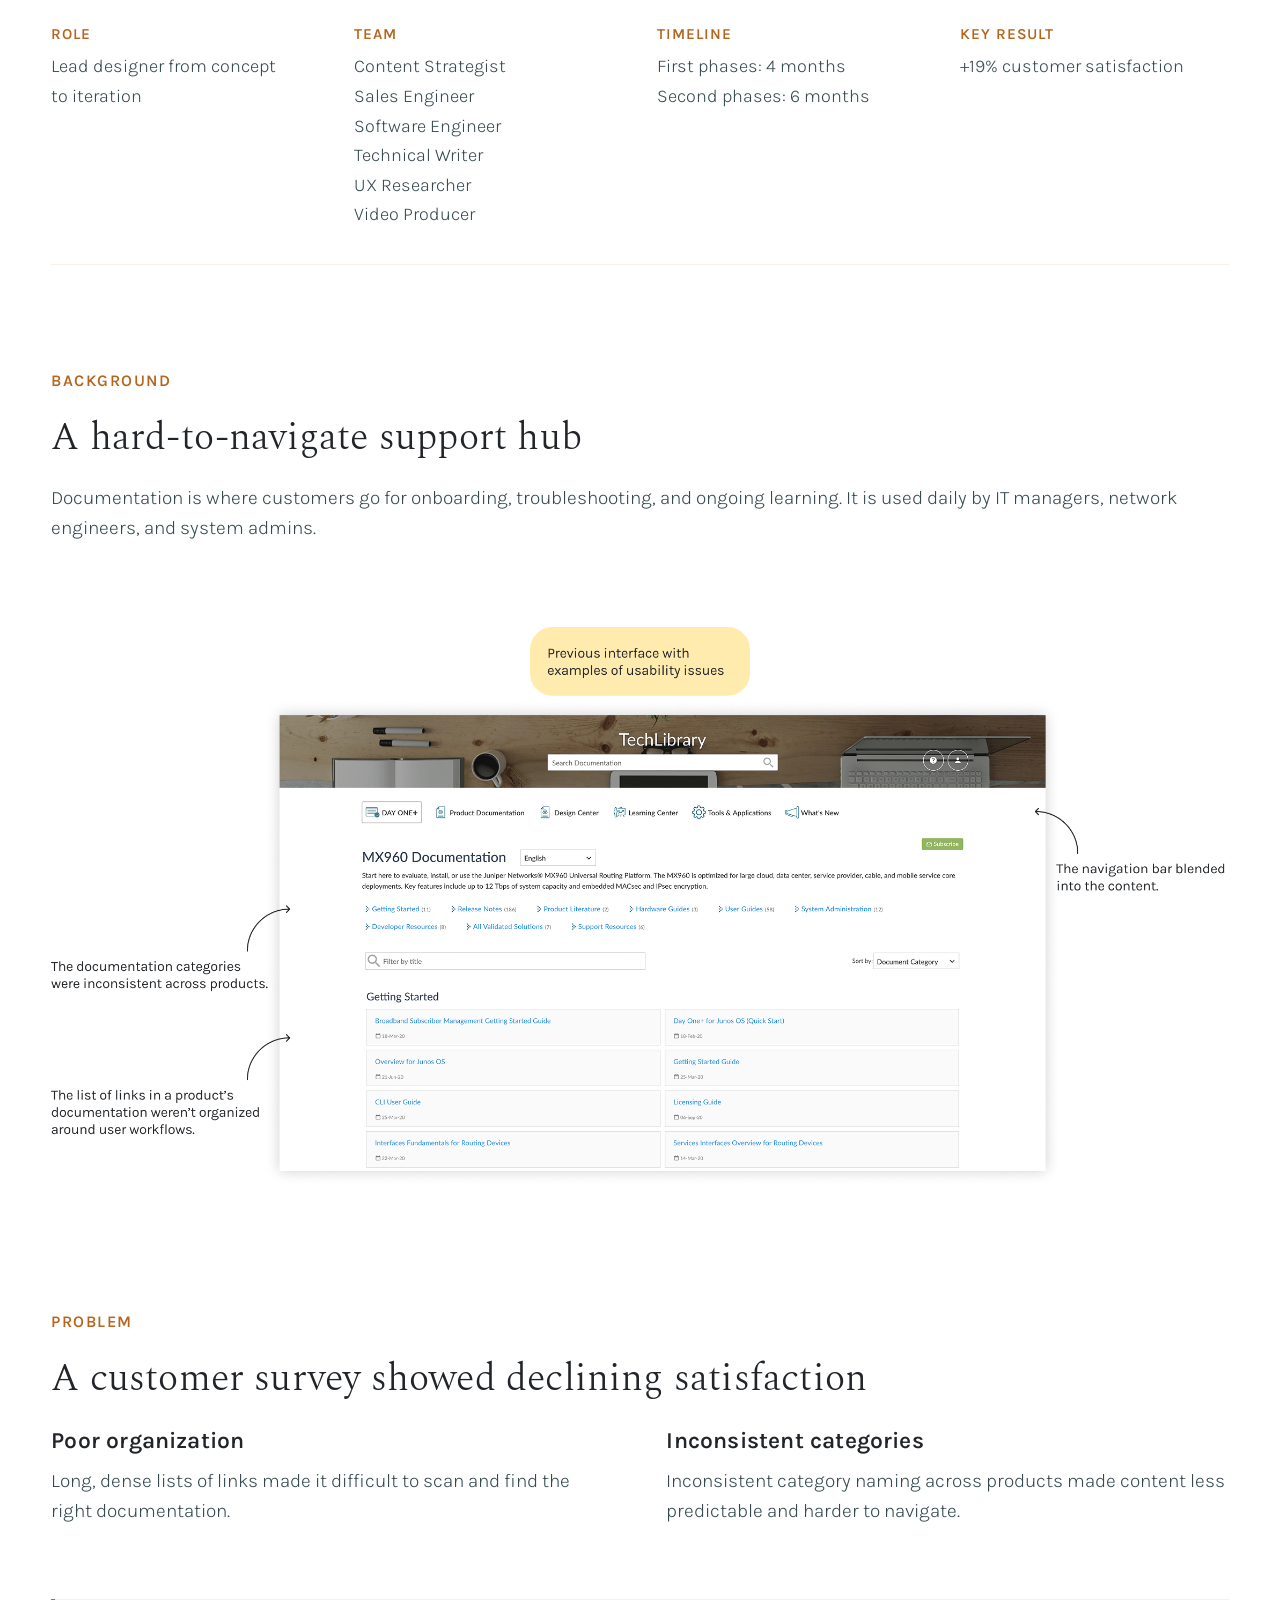
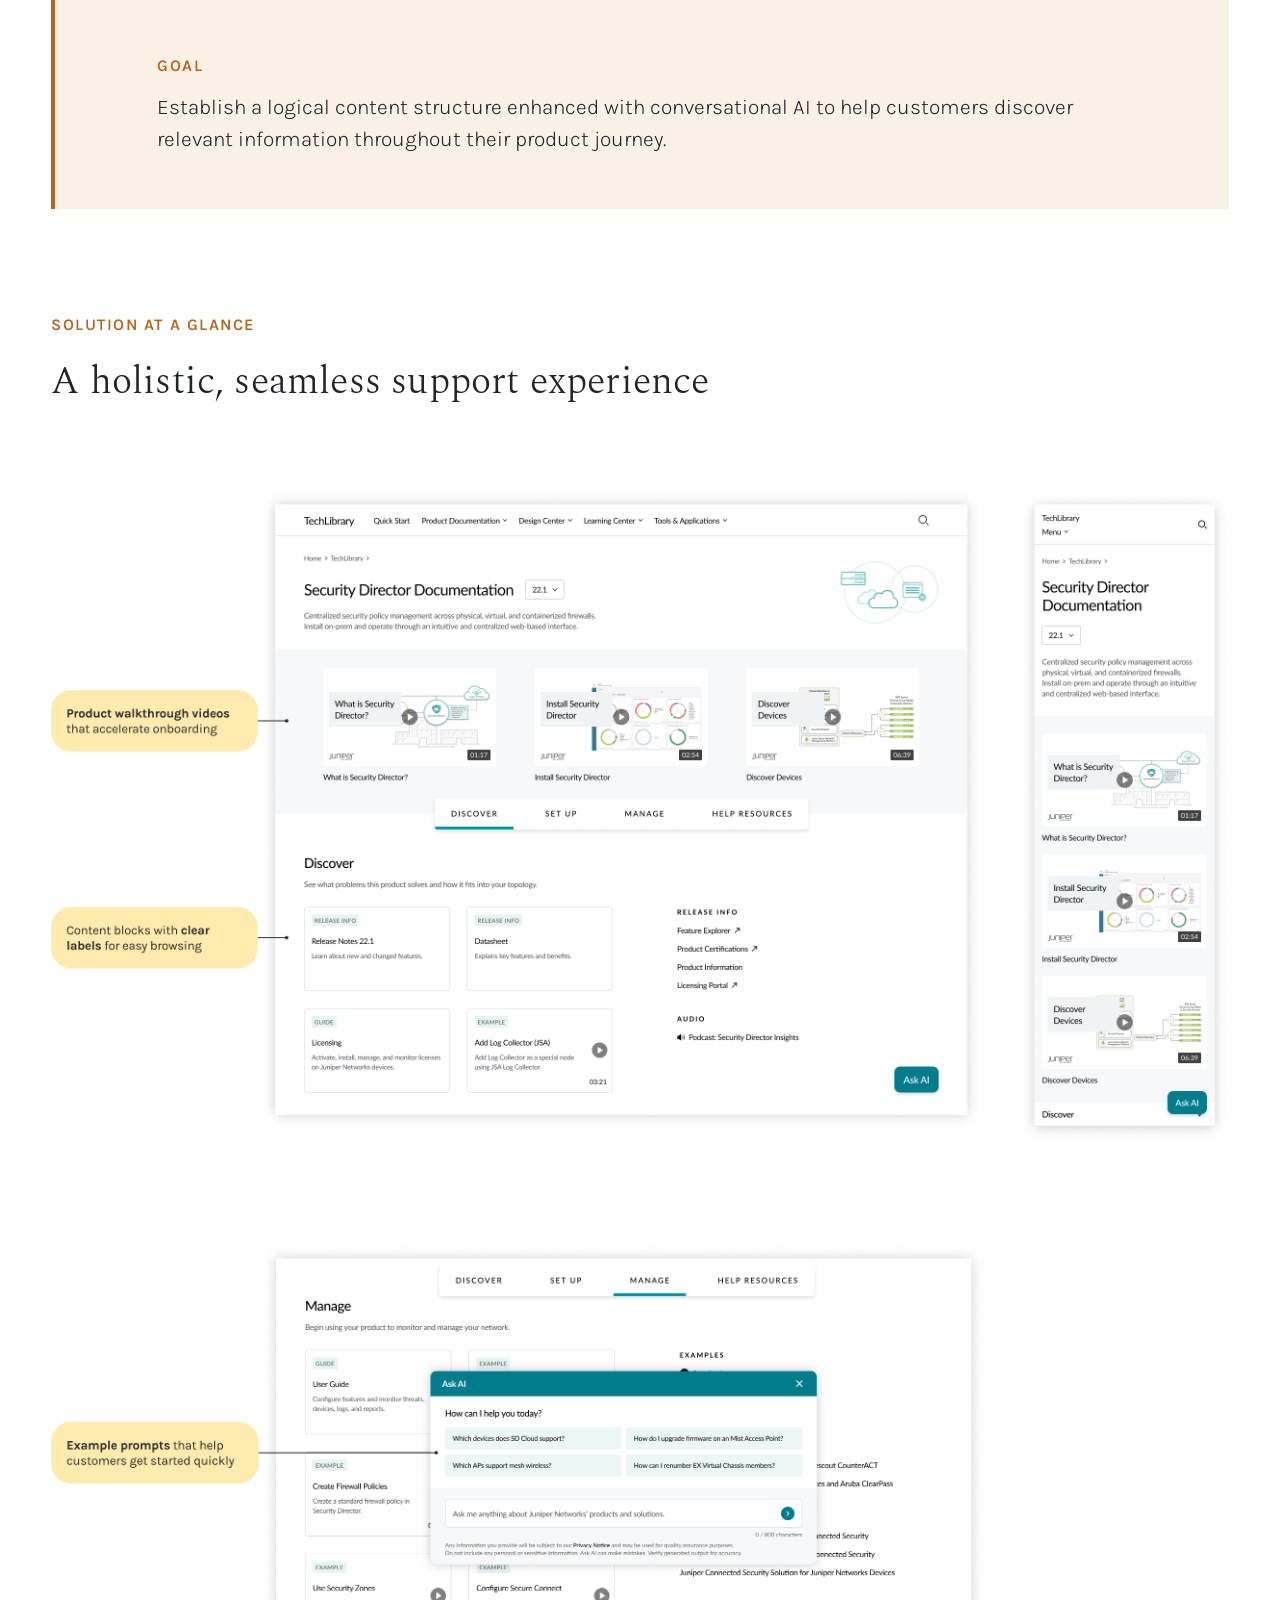
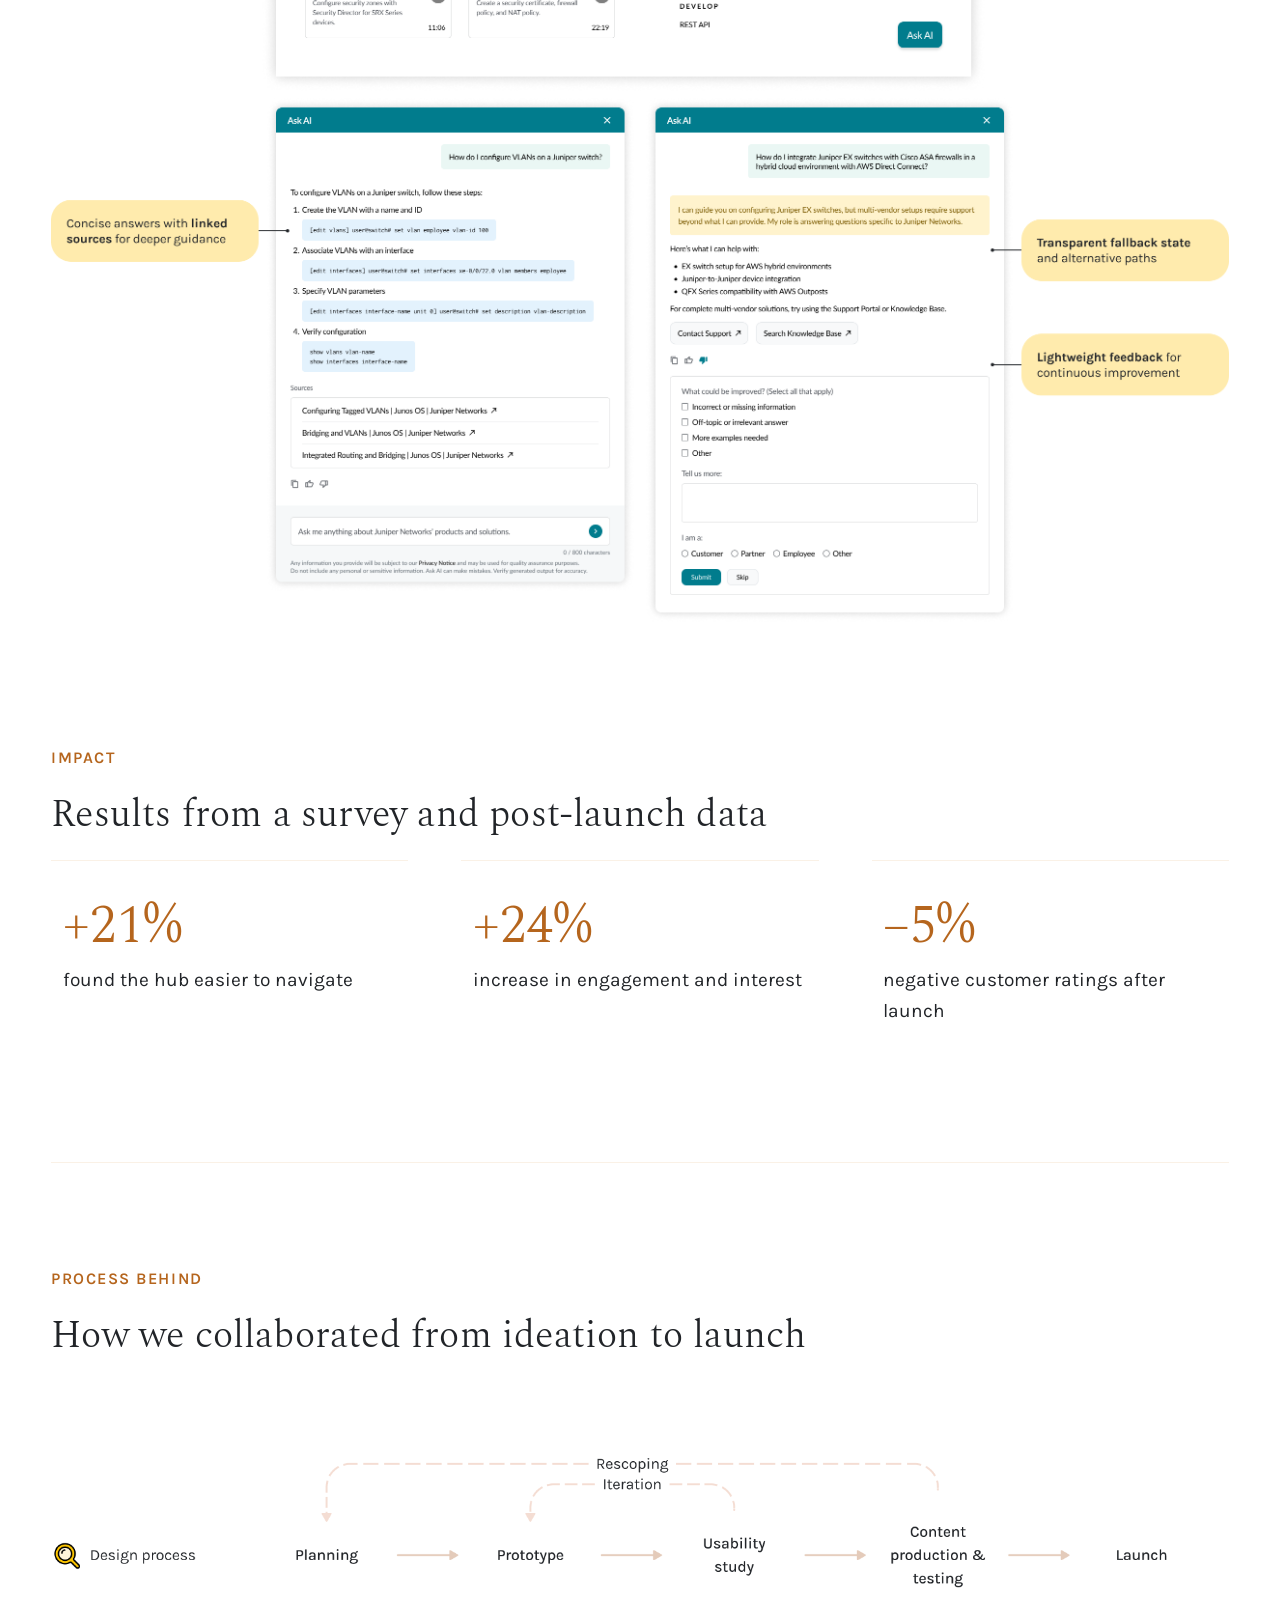
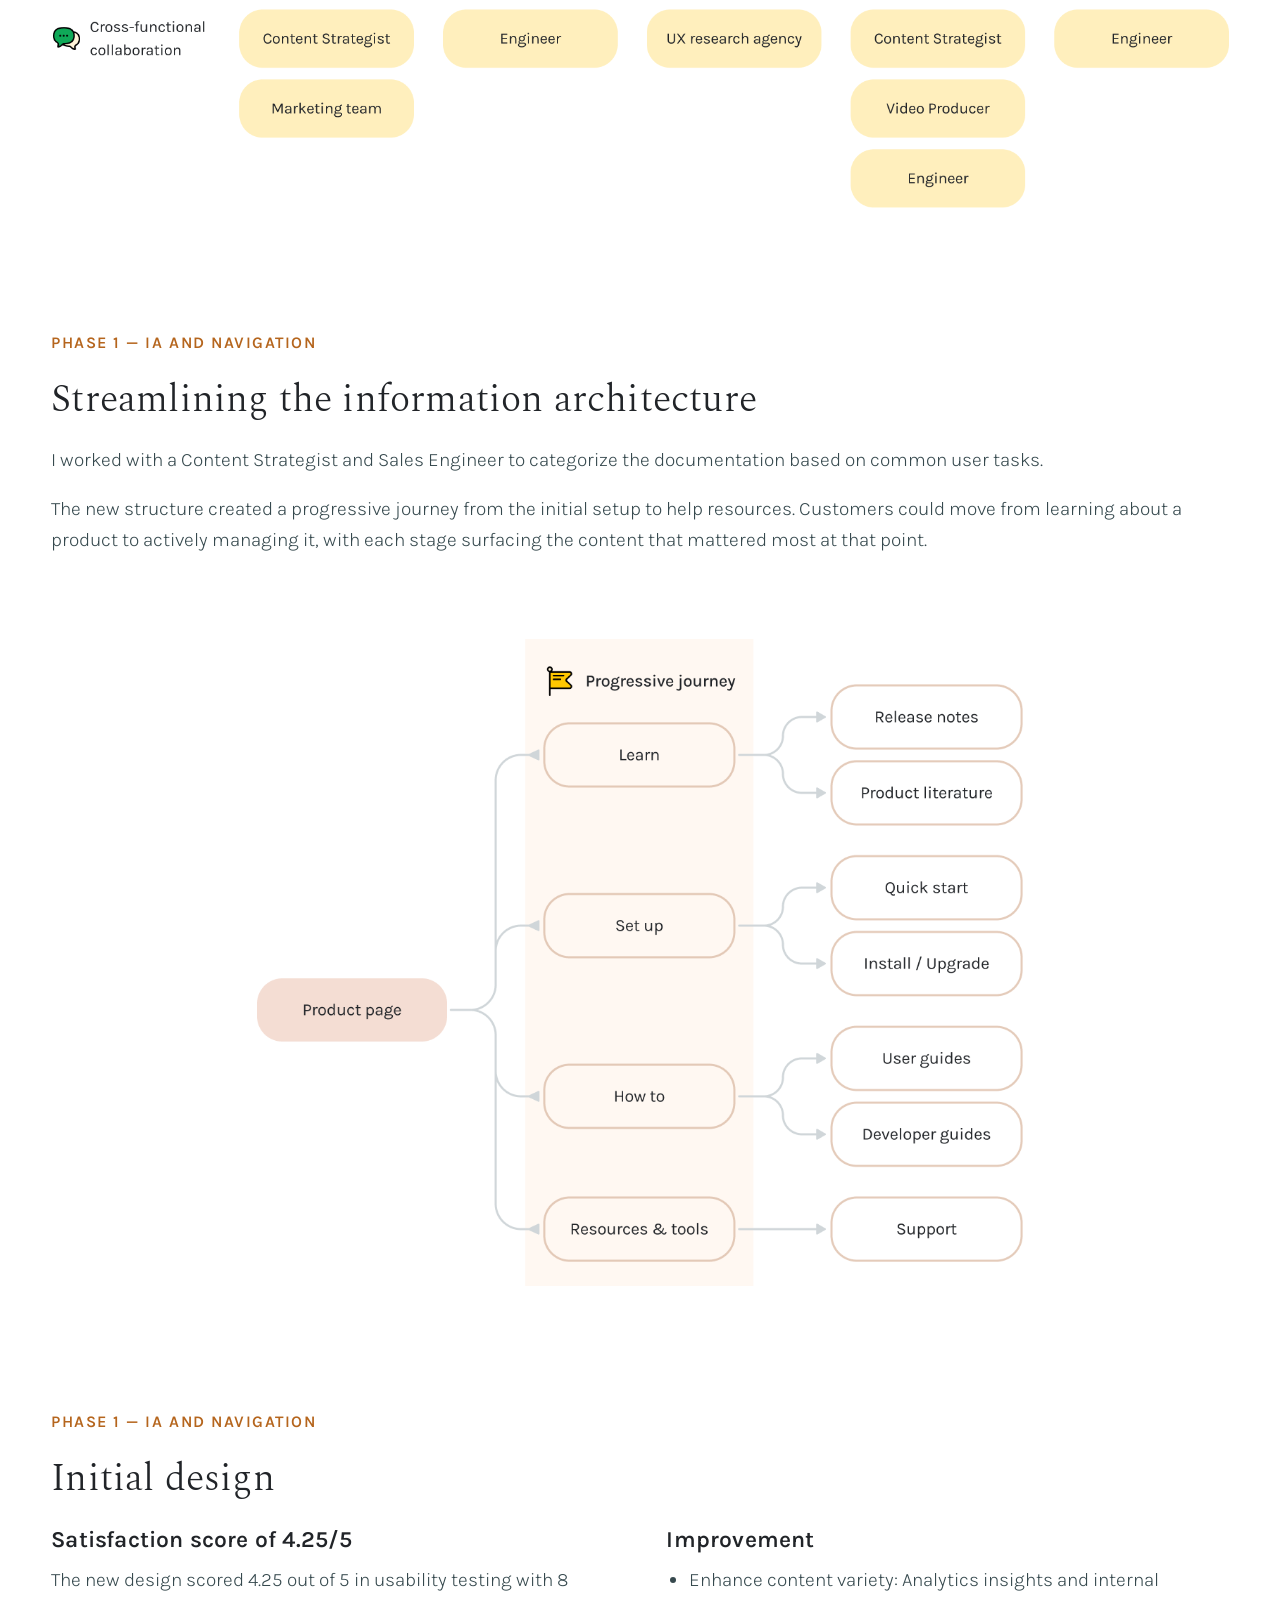
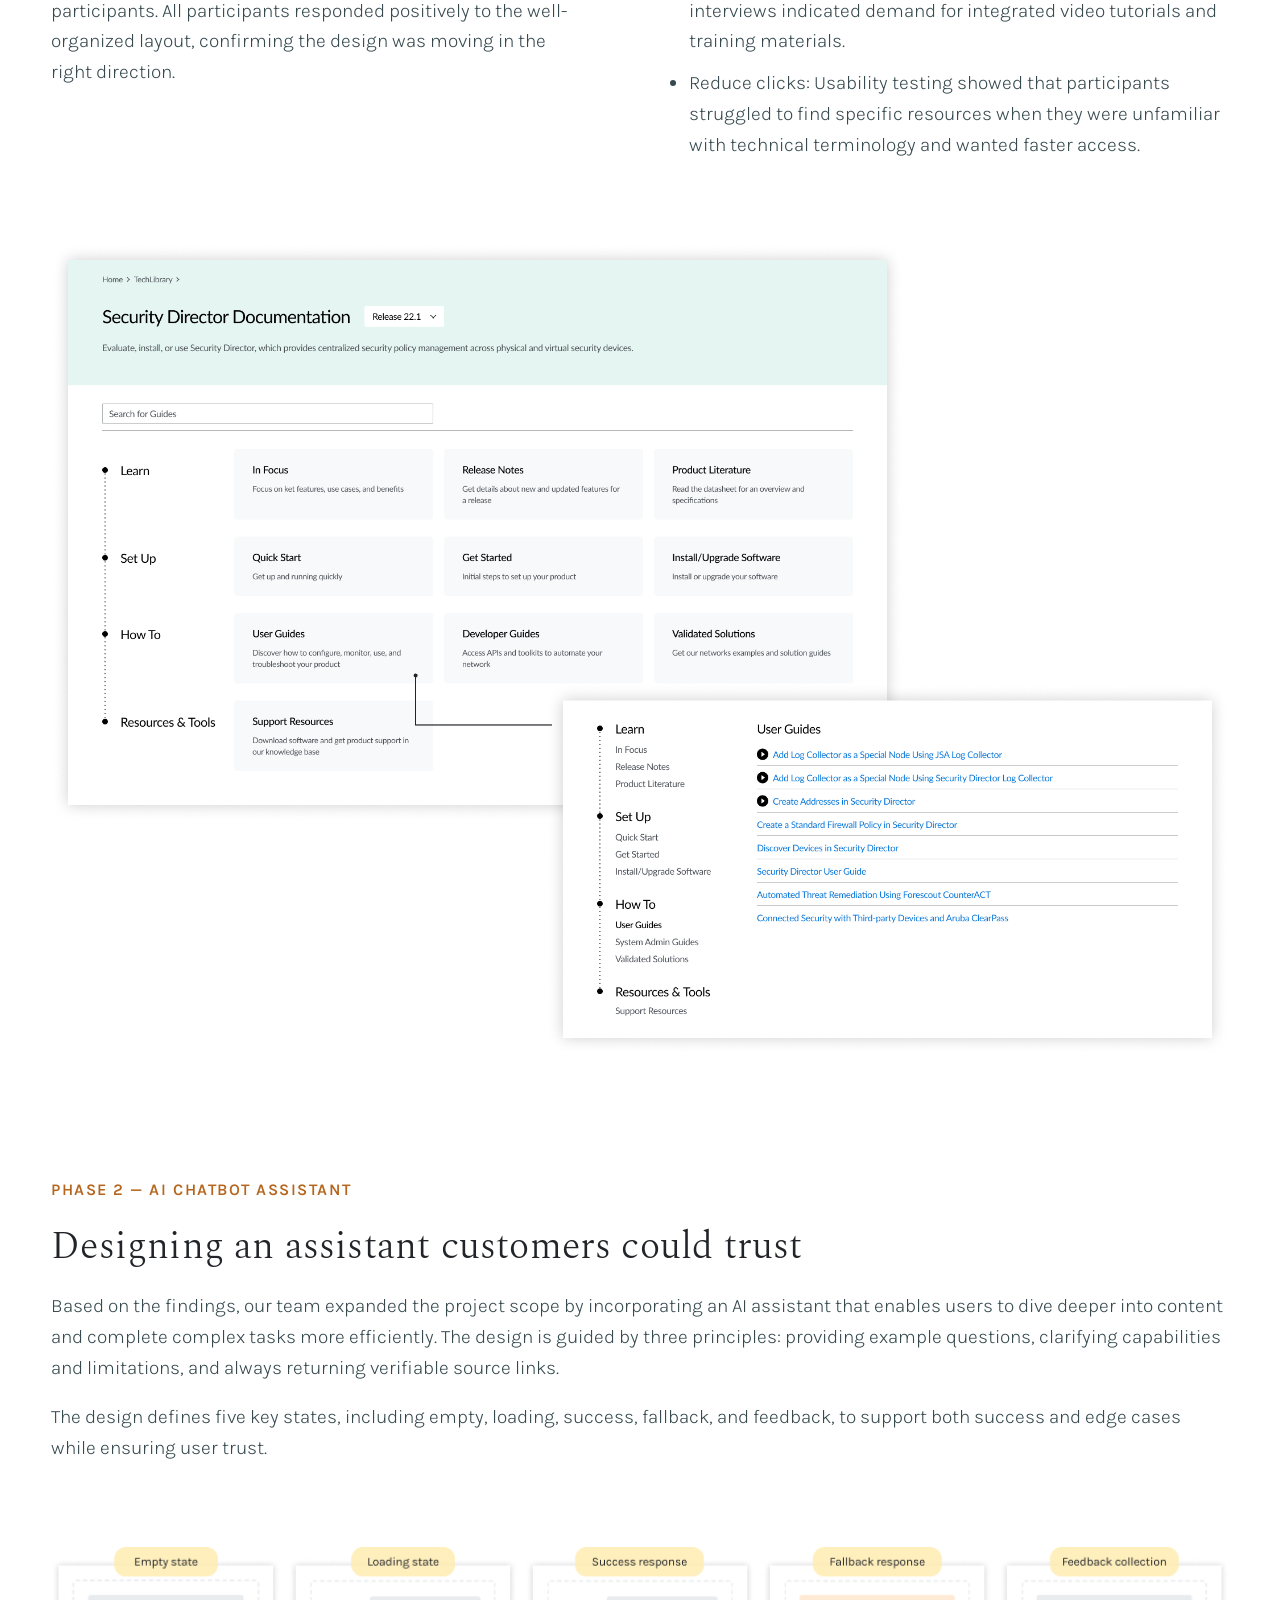
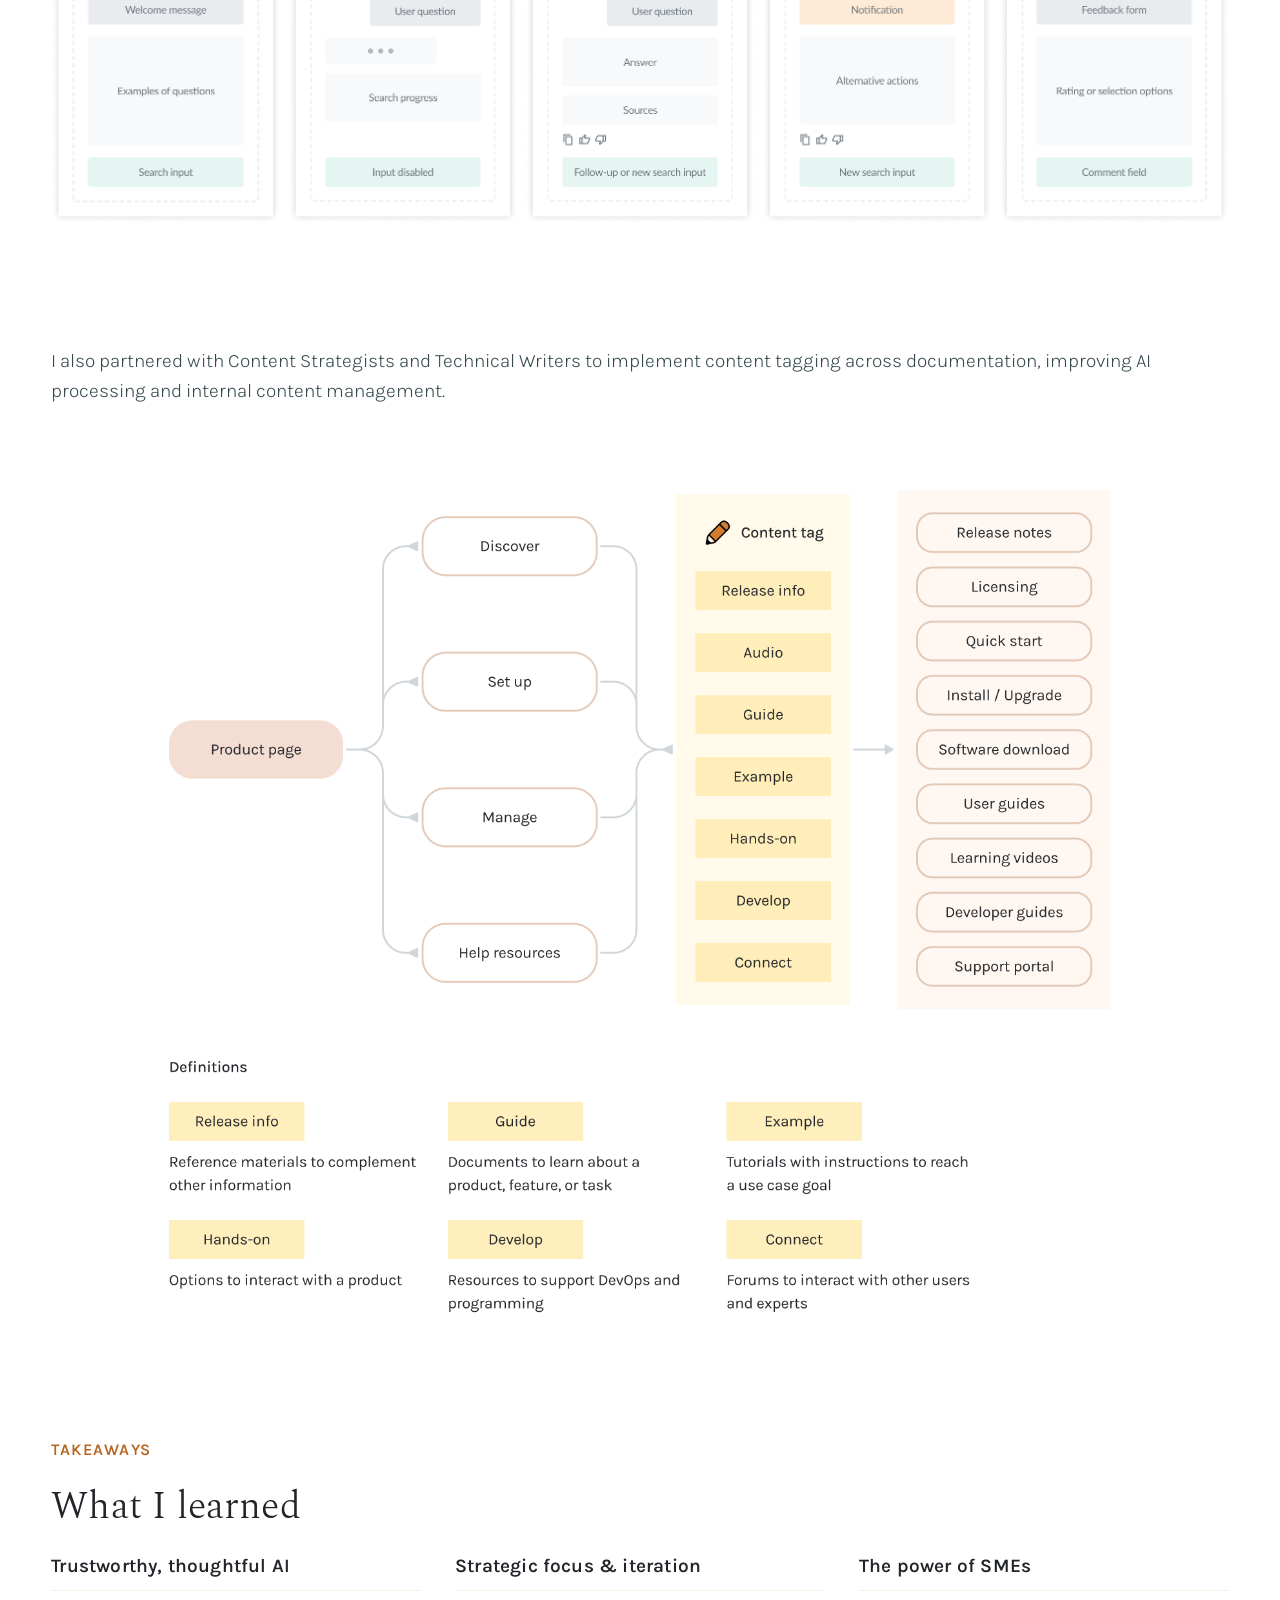
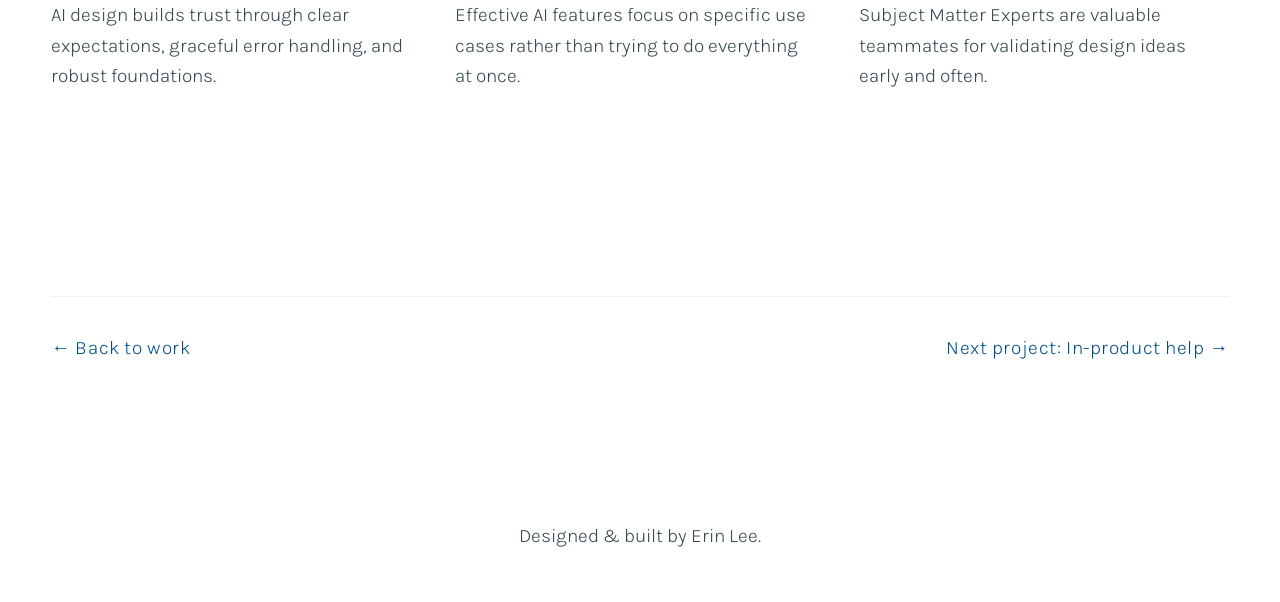
==== commit fbe08fa8: "Update project content" ====
--- a/documentation-redesign.html
+++ b/documentation-redesign.html
@@ -88,7 +88,7 @@
       </div>
       <div class="callout-banner">
         <p class="section-label">Goal</p>
-        <p>A logical content structure enhanced with conversational AI to help customers discover relevant information throughout their product journey.</p>
+        <p>Establish a logical content structure enhanced with conversational AI to help customers discover relevant information throughout their product journey.</p>
       </div>
     </section>
 
@@ -152,12 +152,14 @@
       <div class="pain-point-grid">
         <div class="pain-point-item">
           <h3>Satisfaction score of 4.25/5</h3>
-          <p>The new design scored 4.25 out of 5 in a usability testing with 8 participants. All participants responded positively to the well-organized layout, confirming the design was moving in the right direction.</p>
+          <p>The new design scored 4.25 out of 5 in usability testing with 8 participants. All participants responded positively to the well-organized layout, confirming the design was moving in the right direction.</p>
         </div>
         <div class="pain-point-item">
           <h3>Improvement</h3>
-          <p>Enhance content variety &mdash; Analytics insights and internal interviews indicated demand for integrated video tutorials and training materials.</p>
-          <p>Reduce clicks &mdash; Usability study showed that participants struggle to find specific resources when unfamiliar with technical terminology and want faster access.</p>
+          <ul class="bulleted-list">
+            <li>Enhance content variety: Analytics insights and internal interviews indicated demand for integrated video tutorials and training materials.</li>
+            <li>Reduce clicks: Usability testing showed that participants struggled to find specific resources when they were unfamiliar with technical terminology and wanted faster access.</li>
+          </ul>
         </div>
       </div> </section>
 
--- a/style.css
+++ b/style.css
@@ -8,9 +8,13 @@
   --color-text-secondary: #36494e; 
   --color-accent-dark: #014f86;
   --color-accent-light: #eff6fb;
+  --color-surface-light: #f8f8f9;
   --color-background: #ffffff;
   --color-shadow: 205deg 18% 80%;
-  
+
+  /* Layout */
+  --page-gutter: clamp(3rem, 8vw, 8rem);
+
   /* Spacing */
   --spacing-xs: 0.6rem;
   --spacing-sm: 1rem;
@@ -42,12 +46,19 @@
   color: var(--color-text-primary);
   background-color: var(--color-background);
   
-  margin: 4vw auto;
-  width: 88vw;
-  max-width: 1280px;
+  margin-top: var(--spacing-md);
+  margin-bottom: var(--page-gutter);
   display: flex;
   flex-direction: column;
   gap: var(--spacing-xl);
+}
+
+/* Reusable centered, max-width content measure shared by index.html sections */
+.page {
+  width: 100%;
+  max-width: 1600px;
+  margin: 0 auto;
+  padding: 0 var(--page-gutter);
 }
 
 /* Isolated full-bleed layout grid system for project pages */
@@ -61,6 +72,7 @@
     0fr [screen-end];
   justify-content: center;
   row-gap: var(--spacing-xl);
+  column-gap: 0;
   padding: 4vw 0;
   margin: 0 auto;
   width: 100%;
@@ -201,6 +213,12 @@
 }
 
 .hero {
+  background-color: var(--color-surface-light);
+  margin-top: calc(var(--spacing-md) - var(--spacing-xl));
+  padding: var(--spacing-xl) 0;
+}
+
+.hero-inner {
   display: flex;
   flex-direction: column;
   gap: var(--spacing-sm);
@@ -210,6 +228,7 @@
   display: flex;
   flex-direction: column;
   gap: var(--spacing-xl);
+  scroll-margin-top: var(--spacing-xl);
 }
 
 .projects {
@@ -229,13 +248,18 @@
 }
 
 .project-container img {
-  width: 50%;
+  width: 58%;
   height: auto;
   object-fit: contain;
   vertical-align: top;
 }
 
 #about {
+  background-color: var(--color-surface-light);
+  padding: var(--spacing-xl) 0;
+}
+
+.about-inner {
   display: flex;
   flex-direction: column;
   gap: var(--spacing-sm);
@@ -248,8 +272,9 @@
 .image-container {
   display: grid;
   grid-template-columns: repeat(2, 1fr);
-  gap: var(--spacing-sm);
-  width: 100%;
+  gap: var(--spacing-md);
+  width: 100%;
+  margin-top: var(--spacing-sm);
 }
 
 .image-container img {
@@ -294,12 +319,12 @@
   gap: var(--spacing-sm);
 }
 
-.next-steps-list {
+.bulleted-list {
   display: flex;
   flex-direction: column;
   list-style: disc;
   padding-left: 1.2em;
-  gap: var(--spacing-sm);
+  gap: var(--spacing-xs);
   color: var(--color-text-secondary);
   font-weight: 300;
   font-size: 1rem;
@@ -367,16 +392,8 @@
 .figure img {
   width: 100%;
   height: auto;
-  max-width: 1050px;
+  max-width: 1080px;
   border: 1px solid var(--color-case-accent-light);
-}
-
-.figure figcaption {
-  font-size: 0.85rem;
-  color: var(--color-text-secondary);
-  font-style: italic;
-  text-align: center;
-  max-width: 70ch;
 }
 
 /* ==========================================================================
@@ -547,7 +564,7 @@
    8. RESPONSIVE DESIGN INTERPOLATIONS
    ========================================================================== */
 
-@media (max-width: 1024px) {
+@media (max-width: 1080px) {
   .case-hero-split, .two-col-unequal, .quote-grid-two, .pain-point-grid {
     grid-template-columns: 1fr;
     gap: var(--spacing-lg);
@@ -557,7 +574,6 @@
 }
 
 @media (max-width: 768px) {
-  body { width: 90vw; }
   .project-container { flex-direction: column; }
   .project-container img { width: 100%; }
   .image-container { grid-template-columns: 1fr; }
